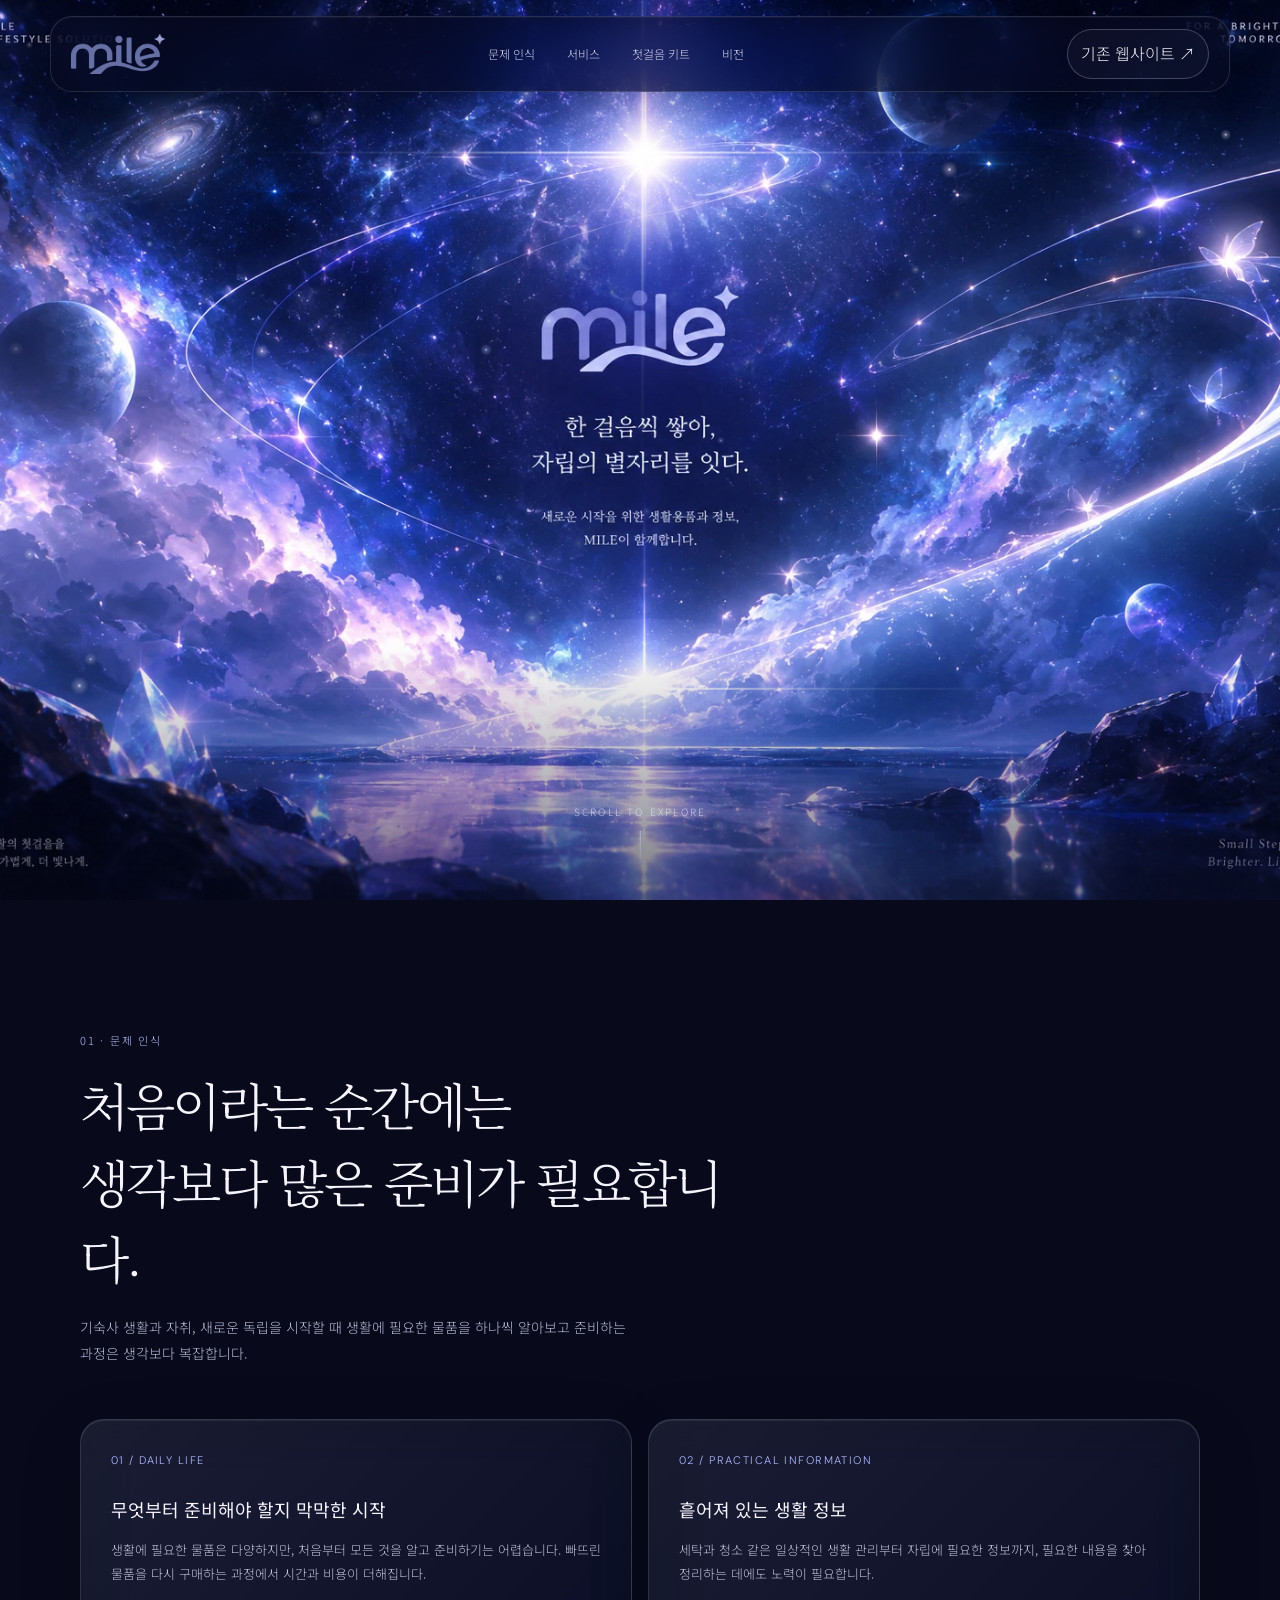
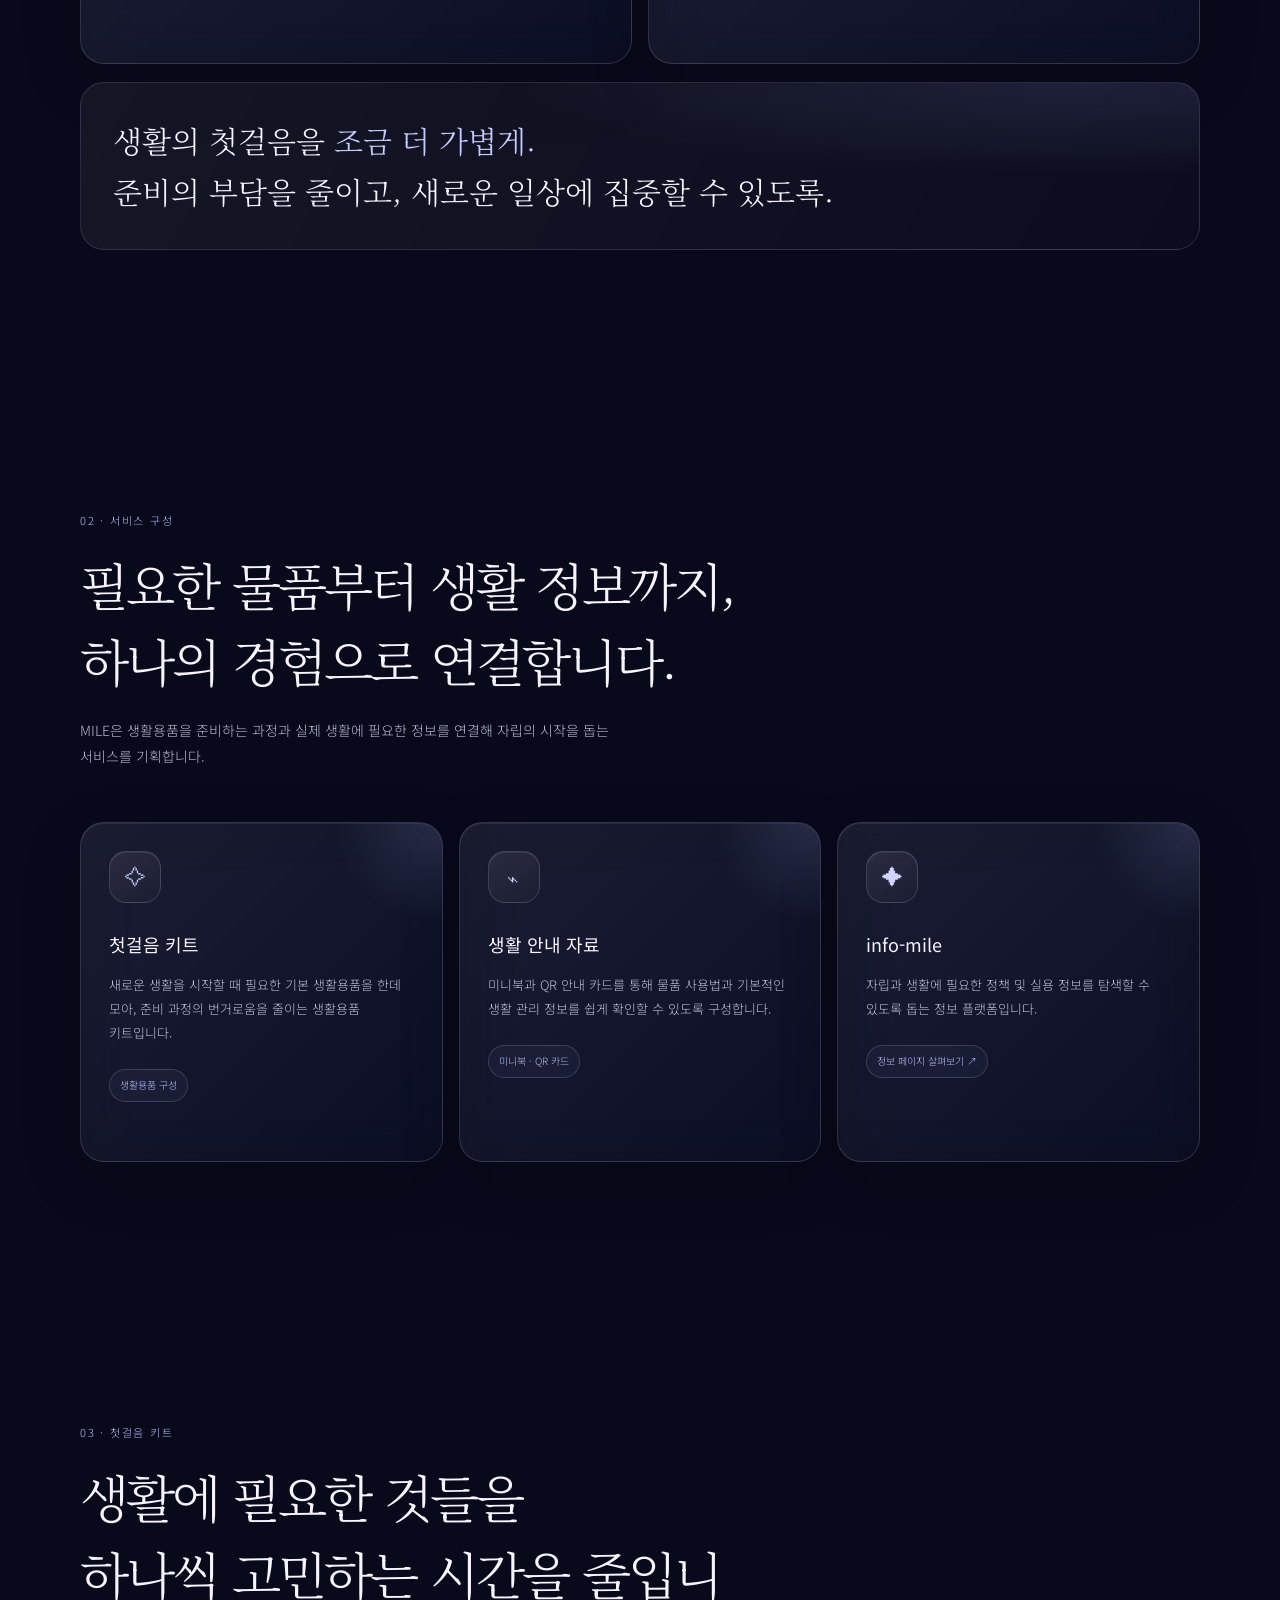
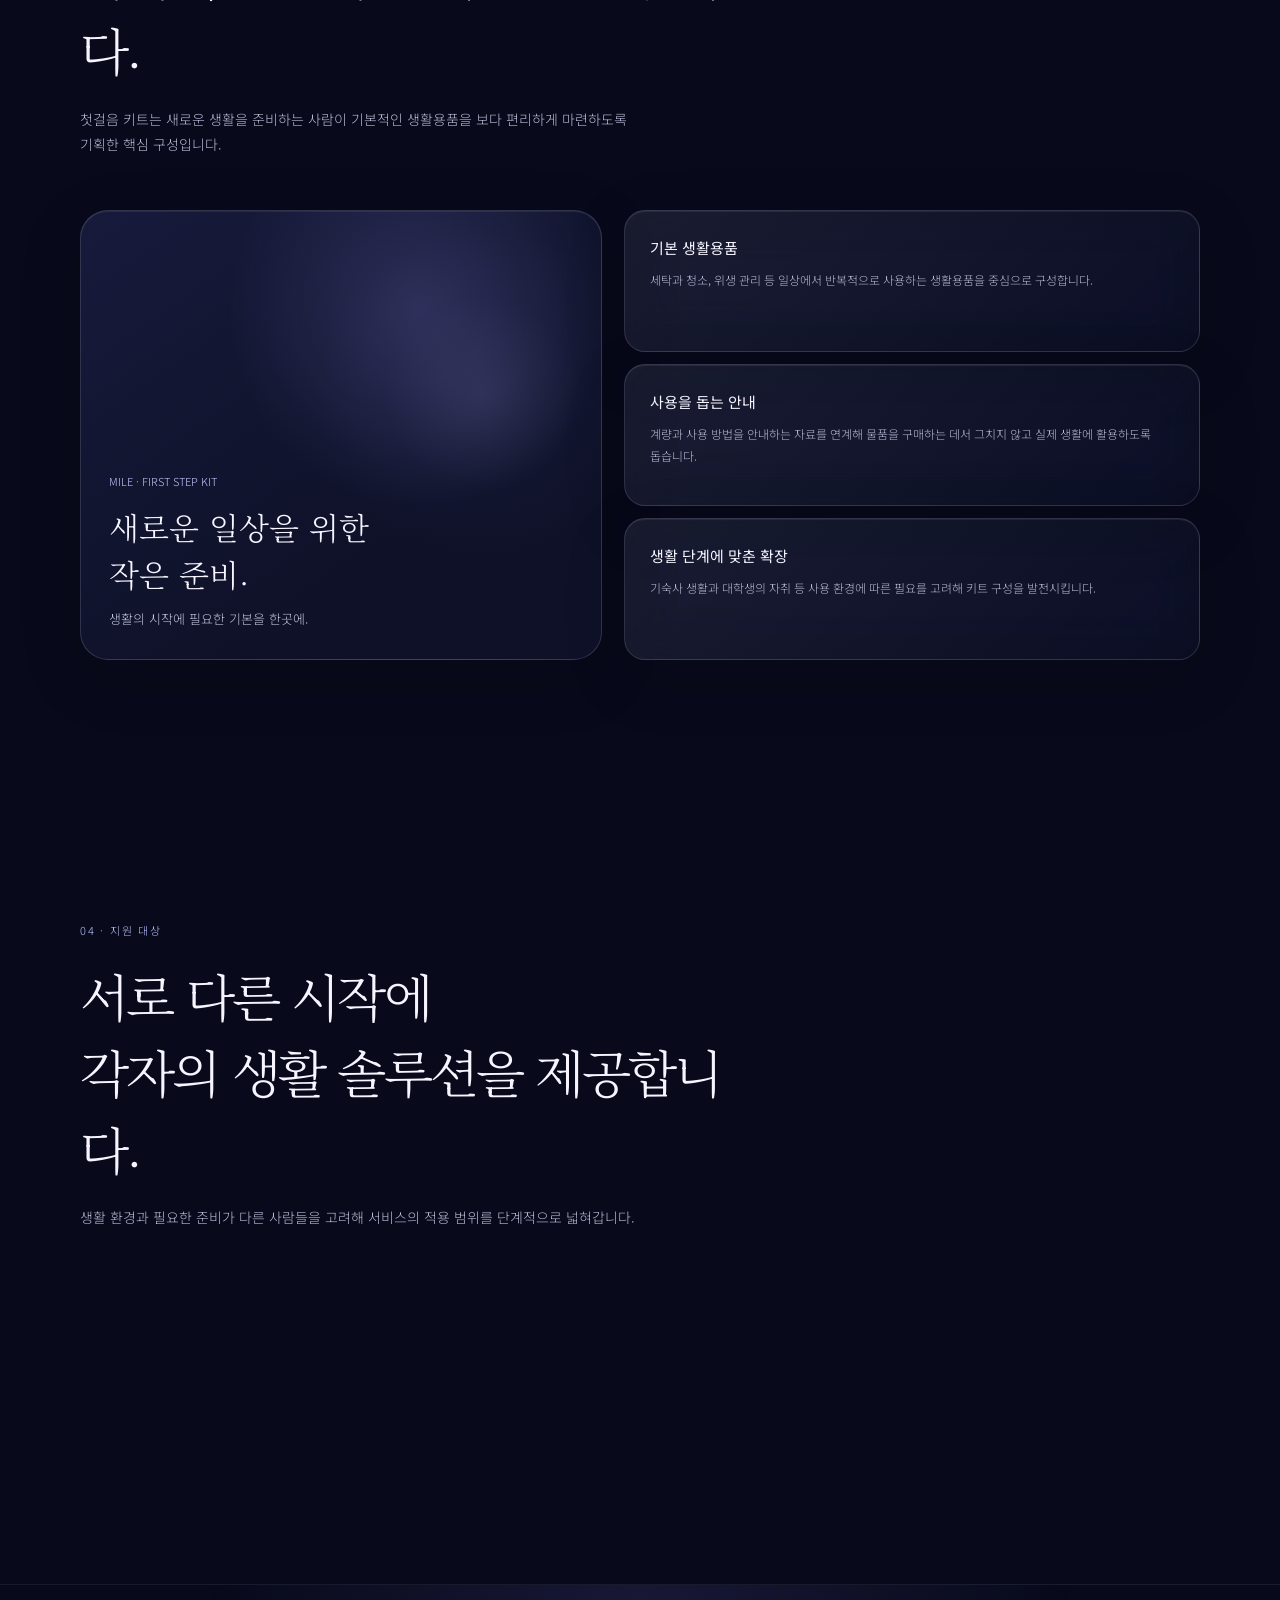
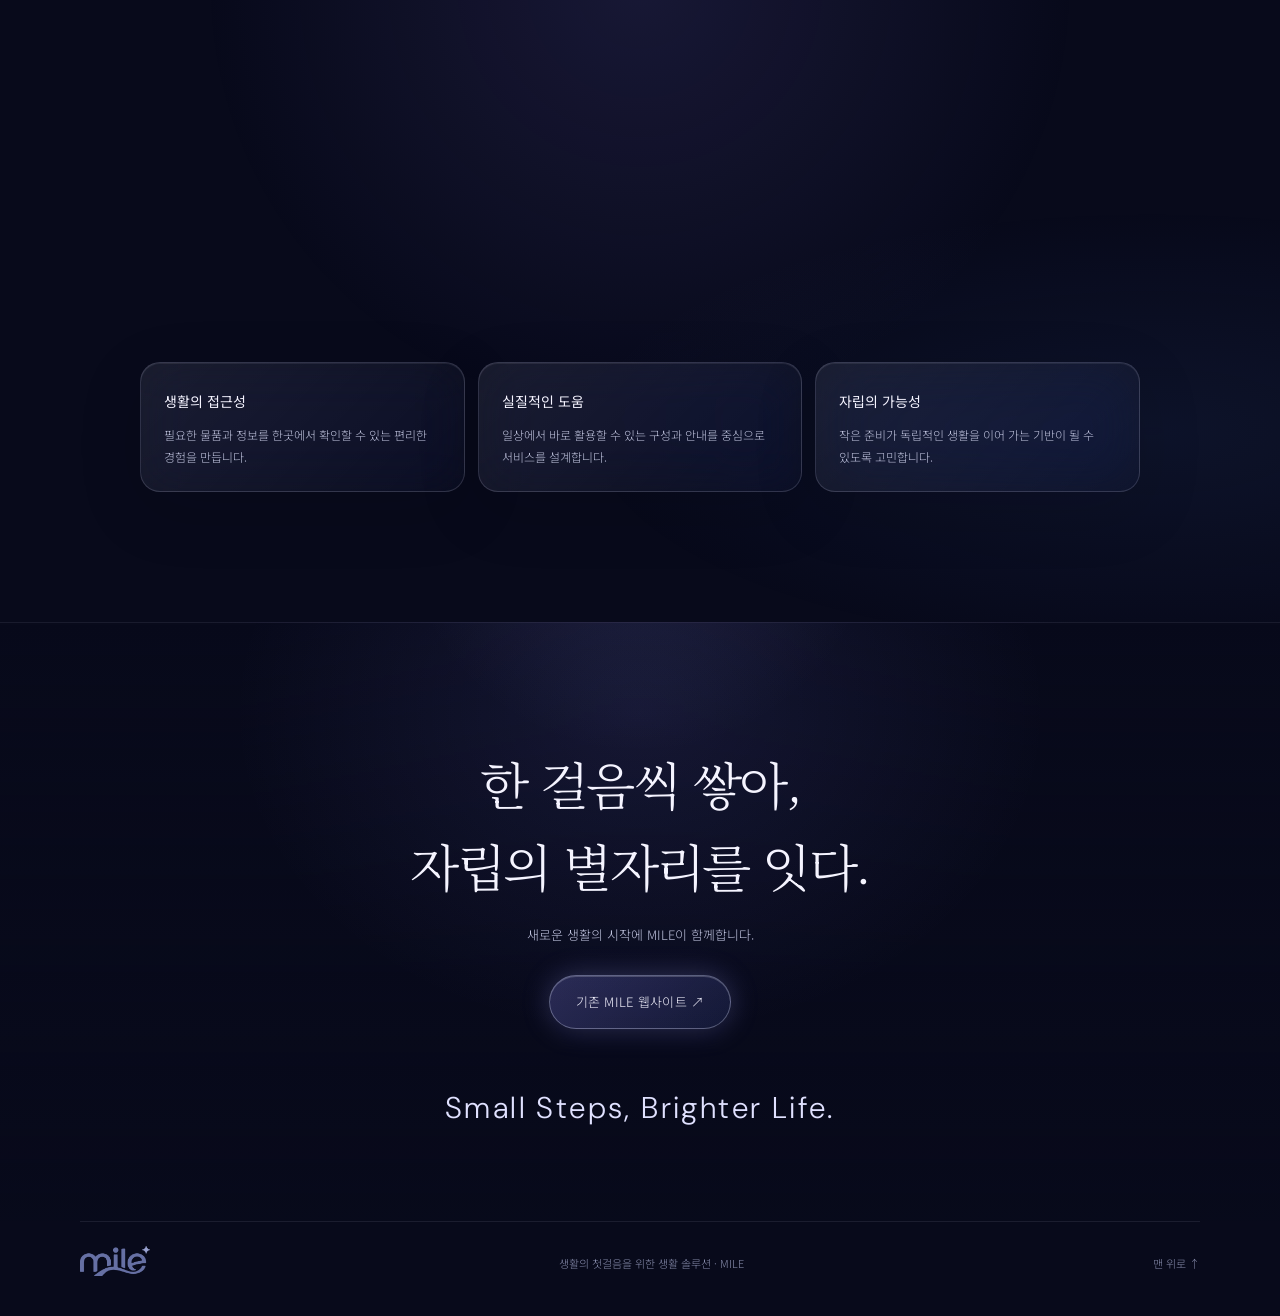
==== index.html @ 29b06fa5 "Use cosmos artwork as animated site background - Replace the hero background with the uploaded cosmo" ====
<!DOCTYPE html>
<html lang="ko">
<head>
<meta charset="UTF-8">
<meta name="viewport" content="width=device-width, initial-scale=1.0">
<meta name="theme-color" content="#080a1b">
<title>MILE — 한 걸음씩 쌓아, 자립의 별자리를 잇다</title>
<meta name="description" content="생활의 첫걸음을 가볍게. MILE은 자립에 필요한 생활용품과 실용적인 정보를 연결합니다.">

<link rel="preconnect" href="https://fonts.googleapis.com">
<link rel="preconnect" href="https://fonts.gstatic.com" crossorigin>
<link href="https://fonts.googleapis.com/css2?family=DM+Sans:wght@300;400;500;600&family=Noto+Sans+KR:wght@300;400;500;600;700&family=Noto+Serif+KR:wght@300;400;500&display=swap" rel="stylesheet">

<style>
:root {
  --bg: #080a1b;
  --panel: rgba(255,255,255,.065);
  --panel-border: rgba(220,225,255,.16);
  --white: #f5f4ff;
  --muted: #b7bbd5;
  --lavender: #c5c6ff;
  --blue: #9baeff;
  --serif: "Noto Serif KR", serif;
  --sans: "Noto Sans KR", sans-serif;
}

* { box-sizing: border-box; }
html { scroll-behavior: smooth; scroll-padding-top: 90px; }

body {
  margin: 0;
  background: var(--bg);
  color: var(--white);
  font-family: var(--sans);
  font-weight: 300;
  line-height: 1.85;
  overflow-x: hidden;
}

a { color: inherit; text-decoration: none; }
button, a { -webkit-tap-highlight-color: transparent; }
button { font: inherit; }
::selection { background: #aaaaff55; color: white; }

/* 사이트 전체 배경: 우주 이미지 (고정) */
.cosmos {
  position: fixed;
  inset: 0;
  z-index: -5;
  overflow: hidden;
  pointer-events: none;
  background: var(--bg);
  animation: cosmosIntro 2.4s cubic-bezier(.2,.7,.2,1) both;
}

.cosmos-parallax {
  position: absolute;
  inset: 0;
  transition: transform 1.2s cubic-bezier(.2,.7,.2,1);
  will-change: transform;
}

/* 이미지 비율(3:2)을 유지하며 화면을 덮는 프레임: 반짝임 효과가 그림 위치에 정확히 맞춰짐 */
.cosmos-frame {
  --fw: max(104vw, 156vh);
  --fh: max(104vh, 69.34vw);
  position: absolute;
  left: 50%;
  top: 50%;
  width: var(--fw);
  height: var(--fh);
  margin: calc(var(--fh) / -2) 0 0 calc(var(--fw) / -2);
  transform-origin: 50% 40%;
  animation: cosmosDrift 46s ease-in-out infinite alternate;
}

.cosmos-frame > img {
  display: block;
  width: 100%;
  height: 100%;
  object-fit: cover;
  user-select: none;
  animation: cosmosGlow 11s ease-in-out infinite alternate;
}

/* 별 반짝임 */
.glint {
  position: absolute;
  left: var(--x);
  top: var(--y);
  width: var(--s, 34px);
  aspect-ratio: 1;
  translate: -50% -50%;
  mix-blend-mode: screen;
  background:
    radial-gradient(circle, #fff 0 4%, #e3e6ffcc 8%, #a9b4ff40 22%, transparent 48%),
    linear-gradient(90deg, transparent 0%, #dfe4ff00 20%, #f4f5ffd9 50%, #dfe4ff00 80%, transparent 100%) center / 100% 2px no-repeat,
    linear-gradient(0deg, transparent 0%, #dfe4ff00 20%, #f4f5ffd9 50%, #dfe4ff00 80%, transparent 100%) center / 2px 100% no-repeat;
  opacity: 0;
  animation: twinkle var(--t, 4.5s) ease-in-out var(--d, 0s) infinite;
}

/* 중앙의 큰 별과 수평선의 빛 */
.flare {
  position: absolute;
  left: var(--x);
  top: var(--y);
  width: var(--s);
  aspect-ratio: 1;
  translate: -50% -50%;
  border-radius: 50%;
  mix-blend-mode: screen;
  background: radial-gradient(circle, #ffffffd0 0%, #dcd8ff80 6%, #a99cff38 20%, #7f78ff12 42%, transparent 66%);
  animation: flarePulse 6s ease-in-out infinite alternate;
}

.flare::before,
.flare::after {
  content: "";
  position: absolute;
  left: 50%;
  top: 50%;
  width: 260%;
  height: 2px;
  translate: -50% -50%;
  background: linear-gradient(90deg, transparent, #c9d2ff26 25%, #ffffffe6 50%, #c9d2ff26 75%, transparent);
  filter: blur(.6px);
  animation: flareStreak 6s ease-in-out infinite alternate;
}

.flare::after {
  rotate: 90deg;
  width: 200%;
  animation-delay: -3s;
}

.flare.horizon {
  border-radius: 50%;
  aspect-ratio: 2.6 / 1;
  animation-duration: 8s;
  animation-delay: -2s;
}

.flare.horizon::before { width: 210%; }
.flare.horizon::after { width: 110%; opacity: .6; }

/* 수면의 물결 반사광 */
.water {
  position: absolute;
  left: 22%;
  right: 22%;
  top: 80%;
  bottom: 0;
  mix-blend-mode: screen;
  opacity: .55;
  background: repeating-linear-gradient(180deg, transparent 0 7px, #c9cfff1c 7px 8px, transparent 8px 15px);
  background-size: 100% 30px;
  -webkit-mask-image: radial-gradient(ellipse 50% 85% at 50% 15%, #000 15%, transparent 72%);
  mask-image: radial-gradient(ellipse 50% 85% at 50% 15%, #000 15%, transparent 72%);
  animation: waterFlow 5s linear infinite;
}

.water::after {
  content: "";
  position: absolute;
  left: 50%;
  top: 0;
  bottom: 0;
  width: 9%;
  translate: -50% 0;
  background: linear-gradient(180deg, #ffffff70, #cbd2ff38 45%, transparent);
  filter: blur(6px);
  animation: reflectionShimmer 3.2s ease-in-out infinite alternate;
}

/* 별똥별 */
.meteor {
  position: absolute;
  left: var(--x);
  top: var(--y);
  width: 190px;
  height: 1.5px;
  rotate: -28deg;
  border-radius: 999px;
  background: linear-gradient(90deg, #ffffff, #cfd6ffa0 18%, transparent);
  box-shadow: 0 0 8px #e3e6ff;
  opacity: 0;
  transform-origin: left center;
  animation: meteor var(--t, 13s) cubic-bezier(.3,.1,.4,1) var(--d, 0s) infinite;
}

/* 빛 무리 (나비 / 행성 테두리) */
.halo {
  position: absolute;
  left: var(--x);
  top: var(--y);
  width: var(--s);
  aspect-ratio: 1;
  translate: -50% -50%;
  border-radius: 50%;
  mix-blend-mode: screen;
  background: radial-gradient(circle, #d7d2ff55, #9e9bff1c 45%, transparent 70%);
  animation: haloBreath var(--t, 7s) ease-in-out var(--d, 0s) infinite alternate;
}

#dust {
  position: absolute;
  inset: 0;
  width: 100%;
  height: 100%;
  mix-blend-mode: screen;
}

/* 스크롤하면 배경을 은은하게 어둡게 해 본문 가독성 확보 */
.cosmos-veil {
  position: absolute;
  inset: 0;
  opacity: var(--veil, 0);
  backdrop-filter: blur(7px);
  -webkit-backdrop-filter: blur(7px);
  background:
    radial-gradient(ellipse at 50% 40%, rgba(10,12,38,.62), rgba(6,8,24,.88) 75%),
    rgba(6,8,24,.3);
}

.sr-only {
  position: absolute;
  width: 1px;
  height: 1px;
  padding: 0;
  margin: -1px;
  overflow: hidden;
  clip: rect(0 0 0 0);
  white-space: nowrap;
  border: 0;
}

.noise {
  position: fixed;
  inset: 0;
  pointer-events: none;
  z-index: 20;
  opacity: .11;
  background-image: url("data:image/svg+xml,%3Csvg viewBox='0 0 180 180' xmlns='http://www.w3.org/2000/svg'%3E%3Cfilter id='n'%3E%3CfeTurbulence type='fractalNoise' baseFrequency='.85' numOctaves='3' stitchTiles='stitch'/%3E%3C/filter%3E%3Crect width='100%25' height='100%25' filter='url(%23n)' opacity='.16'/%3E%3C/svg%3E");
}

/* 상단 내비게이션 */
.nav {
  position: fixed;
  z-index: 100;
  top: 16px;
  left: 50%;
  transform: translateX(-50%);
  width: min(1180px, calc(100% - 36px));
  min-height: 68px;
  display: flex;
  align-items: center;
  justify-content: space-between;
  gap: 24px;
  padding: 12px 20px;
  border: 1px solid rgba(255,255,255,.13);
  border-radius: 22px;
  background: rgba(9,11,30,.62);
  backdrop-filter: blur(24px) saturate(150%);
  -webkit-backdrop-filter: blur(24px) saturate(150%);
  box-shadow: 0 12px 45px #02030d30, inset 0 1px 0 #ffffff0b;
}

.brand {
  display: flex;
  align-items: center;
  flex-shrink: 0;
}

.brand img {
  display: block;
  width: 94px;
  height: auto;
  object-fit: contain;
}

.nav-links {
  display: flex;
  align-items: center;
  gap: clamp(14px, 2.5vw, 32px);
  font-size: 12px;
  color: #d5d7ed;
}

.nav-links a { transition: color .3s ease; }
.nav-links a:hover { color: white; }

.nav-external {
  border: 1px solid #d9ddff42;
  padding: 9px 13px;
  border-radius: 999px;
  background: #ffffff08;
  white-space: nowrap;
  transition: background .3s, border-color .3s;
}

.nav-external:hover {
  background: #ffffff17;
  border-color: #d9ddff80;
}

/* 첫 화면 */
.hero {
  min-height: 100svh;
  position: relative;
  isolation: isolate;
  display: grid;
  place-items: center;
  padding: 140px 24px 100px;
  overflow: hidden;
  text-align: center;
  background: linear-gradient(180deg, transparent 72%, rgba(6,8,24,.55));
}

.scroll-cue {
  position: absolute;
  z-index: 5;
  bottom: 35px;
  left: 50%;
  translate: -50% 0;
  color: #dfe2ffcc;
  font-size: 10px;
  letter-spacing: .22em;
  text-shadow: 0 0 12px #a9b4ff;
  animation: heroArrive 1.6s 1.2s cubic-bezier(.2,.75,.25,1) both;
}

.scroll-cue::after {
  content: "";
  display: block;
  width: 1px;
  height: 34px;
  margin: 10px auto 0;
  background: linear-gradient(#cbd2ff9c, transparent);
  animation: scrollLine 2s ease-in-out infinite;
}
/* 공통 섹션 */
section { position: relative; }

.section {
  width: min(1120px, calc(100% - 48px));
  margin: 0 auto;
  padding: 130px 0;
}

.section-heading { max-width: 690px; margin-bottom: 52px; }

.section-label {
  color: #b9c1ff;
  font-size: 11px;
  letter-spacing: .16em;
  margin-bottom: 16px;
}

.section h2 {
  font-family: var(--serif);
  font-size: clamp(30px, 4.5vw, 51px);
  line-height: 1.5;
  letter-spacing: -.055em;
  font-weight: 300;
  margin: 0;
}

.section-heading p {
  margin: 19px 0 0;
  color: var(--muted);
  font-size: 14px;
  max-width: 570px;
  word-break: keep-all;
}

.glass {
  background: linear-gradient(135deg, #ffffff14, #ffffff05);
  border: 1px solid var(--panel-border);
  backdrop-filter: blur(26px) saturate(145%);
  -webkit-backdrop-filter: blur(26px) saturate(145%);
  box-shadow: inset 0 1px 0 #ffffff12, 0 18px 65px #02030e20;
}

.glass:hover {
  border-color: #d9ddff38;
  background: linear-gradient(135deg, #ffffff19, #ffffff08);
}

/* 카드 위로 빛이 스쳐 지나가는 효과 */
.problem-card, .audience-card, .kit-detail, .pillar { position: relative; overflow: hidden; }

.glass::after {
  content: "";
  position: absolute;
  inset: 0;
  border-radius: inherit;
  pointer-events: none;
  background: linear-gradient(115deg, transparent 35%, #ffffff14 48%, #e4e7ff26 50%, #ffffff14 52%, transparent 65%);
  background-size: 250% 100%;
  background-position: 130% 0;
  transition: background-position 1.1s cubic-bezier(.2,.7,.2,1);
}

.glass:hover::after { background-position: -30% 0; }

.button-primary {
  position: relative;
  display: inline-block;
  padding: 14px 26px;
  border-radius: 999px;
  border: 1px solid #dfe3ff55;
  background: linear-gradient(135deg, #8f8cff40, #6b84ff1f);
  box-shadow: 0 0 28px #9a9cff40, inset 0 1px 0 #ffffff30;
  font-size: 13px;
  letter-spacing: .02em;
  overflow: hidden;
  transition: box-shadow .4s, border-color .4s, transform .4s;
}

.button-primary:hover {
  transform: translateY(-2px);
  border-color: #eef0ffa0;
  box-shadow: 0 0 44px #a9abff70, inset 0 1px 0 #ffffff40;
}

.button-primary::after {
  content: "";
  position: absolute;
  inset: 0;
  background: linear-gradient(115deg, transparent 30%, #ffffff50 50%, transparent 70%);
  translate: -120% 0;
  animation: buttonShine 4.5s ease-in-out 1s infinite;
}

/* 문제 인식 */
.problem-grid {
  display: grid;
  grid-template-columns: 1fr 1fr;
  gap: 16px;
}

.problem-card {
  min-height: 245px;
  padding: 30px;
  border-radius: 24px;
  transition: transform .45s, border-color .45s, background .45s;
}

.problem-card:hover { transform: translateY(-5px); }

.card-index {
  color: #aeb7ff;
  font-family: "DM Sans", sans-serif;
  font-size: 11px;
  letter-spacing: .13em;
}

.problem-card h3,
.service-card h3,
.progress-card h3 {
  margin: 23px 0 12px;
  font-size: 18px;
  font-weight: 400;
}

.problem-card p,
.service-card p,
.progress-card p {
  margin: 0;
  color: #bfc2da;
  font-size: 13px;
  word-break: keep-all;
}

.statement {
  margin-top: 18px;
  padding: 32px;
  border-radius: 24px;
  background:
    radial-gradient(ellipse at 90% 0%, #a1aaff20, transparent 40%),
    linear-gradient(120deg, #ffffff0e, #ffffff04);
  border: 1px solid #d8dcff22;
  font-family: var(--serif);
  font-size: clamp(21px, 3vw, 30px);
  line-height: 1.7;
  word-break: keep-all;
}

.statement em { color: #c7caff; font-style: normal; }

/* 서비스 */
.services-grid {
  display: grid;
  grid-template-columns: repeat(3, 1fr);
  gap: 16px;
}

.service-card {
  position: relative;
  min-height: 340px;
  padding: 28px;
  border-radius: 24px;
  overflow: hidden;
  transition: transform .45s, border-color .45s;
}

.service-card:hover { transform: translateY(-7px); }

.service-card::before {
  content: "";
  position: absolute;
  width: 190px;
  height: 190px;
  right: -85px;
  top: -90px;
  background: radial-gradient(circle, #aab5ff23, transparent 70%);
  transition: transform .7s;
}

.service-card:hover::before { transform: scale(1.6); }

.service-icon {
  width: 52px;
  height: 52px;
  display: grid;
  place-items: center;
  border-radius: 17px;
  border: 1px solid #dbe0ff2a;
  background: linear-gradient(145deg, #ffffff15, #ffffff04);
  color: #d0d5ff;
  font-size: 21px;
  box-shadow: inset 0 1px 0 #ffffff12;
}

.service-card h3 { margin-top: 25px; }

.service-tag {
  display: inline-block;
  margin-top: 24px;
  color: #bfc5ff;
  font-size: 10px;
  border: 1px solid #c5cbff30;
  background: #aebaff0b;
  padding: 6px 10px;
  border-radius: 999px;
}

/* 첫걸음 키트 */
.kit-layout {
  display: grid;
  grid-template-columns: .95fr 1.05fr;
  gap: 22px;
  align-items: stretch;
}

.kit-visual {
  min-height: 450px;
  border-radius: 28px;
  padding: 28px;
  position: relative;
  overflow: hidden;
  display: flex;
  align-items: end;
  background:
    radial-gradient(ellipse at 65% 22%, #9e9aff30, transparent 40%),
    linear-gradient(145deg, #171a3b, #0e1127 70%);
}

.kit-visual::before {
  content: "";
  position: absolute;
  width: 340px;
  height: 340px;
  top: 3%;
  right: -10%;
  border-radius: 50%;
  background: radial-gradient(circle, #aaaaff24, #8585ff08 40%, transparent 70%);
  animation: orbPulse 8s ease-in-out infinite alternate;
}

.kit-visual-content { position: relative; z-index: 1; }

.kit-visual-content small { color: #c4c8ff; font-size: 11px; }

.kit-visual-content h3 {
  font-family: var(--serif);
  font-size: 31px;
  line-height: 1.5;
  font-weight: 300;
  margin: 10px 0;
}

.kit-visual-content p { color: #c4c7de; font-size: 13px; margin: 0; }

.kit-details {
  display: flex;
  flex-direction: column;
  gap: 12px;
}

.kit-detail {
  flex: 1;
  padding: 23px 25px;
  border-radius: 21px;
  transition: transform .4s;
}

.kit-detail:hover { transform: translateX(4px); }
.kit-detail h3 { margin: 0 0 7px; font-weight: 400; font-size: 15px; }
.kit-detail p { margin: 0; color: var(--muted); font-size: 12px; word-break: keep-all; }

/* 지원 대상 */
.audience-grid {
  display: grid;
  grid-template-columns: repeat(3, 1fr);
  gap: 15px;
}

.audience-card {
  padding: 25px;
  border-radius: 22px;
}

.audience-card .number {
  color: #b9c1ff;
  font-family: "DM Sans", sans-serif;
  font-size: 12px;
}

.audience-card h3 { font-weight: 400; font-size: 16px; margin: 15px 0 8px; }
.audience-card p { font-size: 12px; color: var(--muted); margin: 0; word-break: keep-all; }

/* 비전 */
.vision {
  overflow: hidden;
  border-top: 1px solid #d9ddff15;
  border-bottom: 1px solid #d9ddff15;
  background:
    radial-gradient(ellipse at 50% 0%, #665cb52c, transparent 48%),
    radial-gradient(ellipse at 90% 70%, #3f64b51a, transparent 35%);
}

.vision-inner {
  width: min(1000px, calc(100% - 48px));
  margin: 0 auto;
  padding: 130px 0;
  text-align: center;
}

.vision-inner h2 { max-width: 760px; margin: 0 auto; }

.vision-inner p {
  max-width: 620px;
  margin: 22px auto 0;
  color: #c1c5df;
  font-size: 14px;
  word-break: keep-all;
}

.vision-pillars {
  margin-top: 48px;
  display: grid;
  grid-template-columns: repeat(3, 1fr);
  gap: 13px;
  text-align: left;
}

.pillar { border-radius: 20px; padding: 23px; }
.pillar strong { font-size: 14px; font-weight: 400; }
.pillar p { font-size: 12px; margin: 8px 0 0; }

/* 마무리 */
.closing {
  position: relative;
  overflow: hidden;
  padding: 120px 24px 85px;
  text-align: center;
  background:
    radial-gradient(ellipse at 50% 15%, #8586ff1c, transparent 45%),
    linear-gradient(180deg, transparent, rgba(8,10,27,.7));
}

.closing::before {
  content: "";
  position: absolute;
  width: 500px;
  height: 500px;
  left: 50%;
  top: -360px;
  transform: translateX(-50%);
  border-radius: 50%;
  background: radial-gradient(circle, #a4aaff1a, transparent 68%);
}

.closing h2 {
  position: relative;
  font-family: var(--serif);
  font-size: clamp(28px, 4.8vw, 51px);
  font-weight: 300;
  line-height: 1.6;
  letter-spacing: -.05em;
  margin: 0;
}

.closing p { color: #c0c4df; font-size: 13px; margin: 17px 0 28px; }

.closing .english {
  display: block;
  margin-top: 42px;
  font-family: "DM Sans", sans-serif;
  font-size: clamp(20px, 3vw, 30px);
  letter-spacing: .08em;
  color: #e0e1ff;
}

footer {
  position: relative;
  display: flex;
  align-items: center;
  justify-content: space-between;
  gap: 20px;
  width: min(1120px, calc(100% - 48px));
  margin: 0 auto;
  padding: 24px 0 35px;
  border-top: 1px solid #d9ddff17;
  color: #898eae;
  font-size: 11px;
}

footer img { width: 70px; height: auto; }

/* 스크롤 등장 효과 */
.reveal {
  opacity: 0;
  transform: translateY(24px);
  transition: opacity .9s ease, transform .9s cubic-bezier(.2,.7,.2,1);
}

.reveal.visible { opacity: 1; transform: translateY(0); }
.delay-1 { transition-delay: .1s; }
.delay-2 { transition-delay: .2s; }
.delay-3 { transition-delay: .3s; }

/* 애니메이션 */
@keyframes cosmosIntro {
  from { opacity: 0; filter: brightness(1.8) blur(8px); }
  to { opacity: 1; filter: none; }
}

@keyframes cosmosDrift {
  from { transform: scale(1) translate3d(0, 0, 0); }
  to { transform: scale(1.06) translate3d(-.6%, -.4%, 0); }
}

@keyframes cosmosGlow {
  from { filter: saturate(1) brightness(1); }
  to { filter: saturate(1.12) brightness(1.08); }
}

@keyframes twinkle {
  0%, 100% { opacity: 0; transform: scale(.4) rotate(0deg); }
  45%, 55% { opacity: 1; transform: scale(1) rotate(45deg); }
}

@keyframes flarePulse {
  from { opacity: .55; transform: scale(.9); }
  to { opacity: 1; transform: scale(1.12); }
}

@keyframes flareStreak {
  from { opacity: .35; scale: .7 1; }
  to { opacity: .95; scale: 1.15 1; }
}

@keyframes waterFlow { to { background-position: 0 30px; } }

@keyframes reflectionShimmer {
  from { opacity: .35; scale: .8 1; }
  to { opacity: .85; scale: 1.25 1; }
}

@keyframes meteor {
  0%, 88% { opacity: 0; transform: translateX(0) scaleX(.2); }
  90% { opacity: 1; }
  100% { opacity: 0; transform: translateX(-38vw) scaleX(1); }
}

@keyframes haloBreath {
  from { opacity: .25; transform: scale(.85); }
  to { opacity: .9; transform: scale(1.1); }
}

@keyframes buttonShine {
  0%, 60% { translate: -120% 0; }
  100% { translate: 120% 0; }
}

@keyframes heroArrive {
  from { opacity: 0; transform: translateY(20px); }
  to { opacity: 1; transform: translateY(0); }
}

@keyframes scrollLine {
  0%, 100% { transform: scaleY(.65); transform-origin: top; opacity: .45; }
  50% { transform: scaleY(1); transform-origin: top; opacity: 1; }
}

@keyframes orbPulse {
  from { transform: scale(.94); opacity: .65; }
  to { transform: scale(1.06); opacity: 1; }
}

/* 태블릿 */
@media (max-width: 850px) {
  .nav { width: calc(100% - 24px); top: 10px; padding: 10px 13px; }
  .nav-links { gap: 13px; }
  .nav-links a:nth-child(2), .nav-links a:nth-child(3) { display: none; }
  .brand img { width: 78px; }
  .section { padding: 90px 0; }
  .services-grid { grid-template-columns: 1fr 1fr; }
  .service-card:last-child { grid-column: 1 / -1; min-height: 260px; }
  .kit-layout { grid-template-columns: 1fr; }
  .kit-visual { min-height: 300px; }
}

/* 모바일 */
@media (max-width: 580px) {
  .nav { border-radius: 18px; }
  .nav-links { font-size: 11px; gap: 10px; }
  .nav-external { padding: 8px 10px; font-size: 10px; }
  .hero { padding: 125px 22px 90px; }
  .hero h1 { font-size: clamp(39px, 11vw, 60px); }
  .hero-description { font-size: 13px; }
  .section { width: calc(100% - 36px); padding: 78px 0; }
  .section-heading { margin-bottom: 32px; }
  .problem-grid, .services-grid, .audience-grid, .vision-pillars { grid-template-columns: 1fr; }
  .problem-card { min-height: auto; padding: 25px; }
  .service-card, .service-card:last-child { grid-column: auto; min-height: auto; padding: 25px; }
  .statement { padding: 24px; }
  .vision-inner { width: calc(100% - 36px); padding: 85px 0; }
  .closing { padding: 90px 20px 65px; }
  footer { width: calc(100% - 36px); flex-wrap: wrap; }
  .meteor { width: 120px; }
}

@media (prefers-reduced-motion: reduce) {
  *, *::before, *::after {
    animation-duration: .01ms !important;
    animation-iteration-count: 1 !important;
    scroll-behavior: auto !important;
    transition-duration: .01ms !important;
  }
  .reveal { opacity: 1; transform: none; }
}
</style>
</head>

<body>
<div class="cosmos" aria-hidden="true">
  <div class="cosmos-parallax">
    <div class="cosmos-frame">
      <img src="assets/mile-cosmos.webp" alt="" fetchpriority="high" decoding="async">

      <div class="flare" style="--x:50.2%;--y:18.2%;--s:22%"></div>
      <div class="flare horizon" style="--x:50.3%;--y:75.5%;--s:26%"></div>
      <div class="water"></div>

      <span class="glint" style="--x:67%;--y:48.3%;--s:3.6%;--d:-.4s;--t:4.2s"></span>
      <span class="glint" style="--x:60.8%;--y:63.5%;--s:3%;--d:-2.1s;--t:5.1s"></span>
      <span class="glint" style="--x:87%;--y:23.6%;--s:3.2%;--d:-1.3s;--t:3.8s"></span>
      <span class="glint" style="--x:26.3%;--y:48%;--s:2.6%;--d:-3s;--t:4.8s"></span>
      <span class="glint" style="--x:32%;--y:20.5%;--s:2.4%;--d:-.9s;--t:5.6s"></span>
      <span class="glint" style="--x:59%;--y:21%;--s:2.6%;--d:-2.6s;--t:4.4s"></span>
      <span class="glint" style="--x:17.3%;--y:70.5%;--s:2.4%;--d:-1.7s;--t:5.3s"></span>
      <span class="glint" style="--x:76%;--y:84%;--s:2.2%;--d:-3.4s;--t:4.6s"></span>
      <span class="glint" style="--x:41%;--y:12%;--s:1.8%;--d:-.2s;--t:3.6s"></span>
      <span class="glint" style="--x:79%;--y:37%;--s:2%;--d:-2.4s;--t:4.9s"></span>

      <span class="halo" style="--x:92.5%;--y:28.5%;--s:7%;--t:5s"></span>
      <span class="halo" style="--x:91%;--y:43.5%;--s:5%;--t:6s;--d:-2s"></span>
      <span class="halo" style="--x:16.5%;--y:17.5%;--s:9%;--t:8s;--d:-3s"></span>

      <span class="meteor" style="--x:84%;--y:6%;--d:2s;--t:14s"></span>
      <span class="meteor" style="--x:44%;--y:4%;--d:9s;--t:17s"></span>
    </div>
  </div>
  <div class="cosmos-veil"></div>
  <canvas id="dust"></canvas>
</div>
<div class="noise" aria-hidden="true"></div>

<header class="nav">
  <a class="brand" href="#home" aria-label="MILE 첫 화면">
    <img src="assets/mile-logo.png" alt="MILE 로고"
         onerror="this.style.display='none';this.nextElementSibling.style.display='block'">
    <span style="display:none;font-family:'DM Sans',sans-serif;font-size:27px;letter-spacing:-2px;color:#e6e5ff">mile✦</span>
  </a>

  <nav class="nav-links" aria-label="주요 메뉴">
    <a href="#story">문제 인식</a>
    <a href="#solution">서비스</a>
    <a href="#kit">첫걸음 키트</a>
    <a href="#vision">비전</a>
  </nav>

  <a class="nav-external" href="https://oksusususu.github.io/milehomepage03/" target="_blank" rel="noopener noreferrer">기존 웹사이트 ↗</a>
</header>

<main>
  <!-- 첫 화면 -->
  <section class="hero" id="home">
    <!-- 로고와 문구는 배경 이미지에 담겨 있어 화면 낭독기용으로만 제공 -->
    <h1 class="sr-only">MILE — 한 걸음씩 쌓아, 자립의 별자리를 잇다. 새로운 시작을 위한 생활용품과 정보, MILE이 함께합니다.</h1>

    <div class="scroll-cue">SCROLL TO EXPLORE</div>
  </section>

  <!-- 01. 문제 인식 -->
  <section id="story">
    <div class="section">
      <div class="section-heading reveal">
        <div class="section-label">01 · 문제 인식</div>
        <h2>처음이라는 순간에는<br>생각보다 많은 준비가 필요합니다.</h2>
        <p>기숙사 생활과 자취, 새로운 독립을 시작할 때 생활에 필요한 물품을 하나씩 알아보고 준비하는 과정은 생각보다 복잡합니다.</p>
      </div>

      <div class="problem-grid">
        <article class="problem-card glass reveal delay-1">
          <div class="card-index">01 / DAILY LIFE</div>
          <h3>무엇부터 준비해야 할지 막막한 시작</h3>
          <p>생활에 필요한 물품은 다양하지만, 처음부터 모든 것을 알고 준비하기는 어렵습니다. 빠뜨린 물품을 다시 구매하는 과정에서 시간과 비용이 더해집니다.</p>
        </article>

        <article class="problem-card glass reveal delay-2">
          <div class="card-index">02 / PRACTICAL INFORMATION</div>
          <h3>흩어져 있는 생활 정보</h3>
          <p>세탁과 청소 같은 일상적인 생활 관리부터 자립에 필요한 정보까지, 필요한 내용을 찾아 정리하는 데에도 노력이 필요합니다.</p>
        </article>
      </div>

      <div class="statement reveal">
        생활의 첫걸음을 <em>조금 더 가볍게.</em><br>
        준비의 부담을 줄이고, 새로운 일상에 집중할 수 있도록.
      </div>
    </div>
  </section>

  <!-- 02. 서비스 -->
  <section id="solution">
    <div class="section">
      <div class="section-heading reveal">
        <div class="section-label">02 · 서비스 구성</div>
        <h2>필요한 물품부터 생활 정보까지,<br>하나의 경험으로 연결합니다.</h2>
        <p>MILE은 생활용품을 준비하는 과정과 실제 생활에 필요한 정보를 연결해 자립의 시작을 돕는 서비스를 기획합니다.</p>
      </div>

      <div class="services-grid">
        <article class="service-card glass reveal delay-1">
          <div class="service-icon">✧</div>
          <h3>첫걸음 키트</h3>
          <p>새로운 생활을 시작할 때 필요한 기본 생활용품을 한데 모아, 준비 과정의 번거로움을 줄이는 생활용품 키트입니다.</p>
          <span class="service-tag">생활용품 구성</span>
        </article>

        <article class="service-card glass reveal delay-2">
          <div class="service-icon">⌁</div>
          <h3>생활 안내 자료</h3>
          <p>미니북과 QR 안내 카드를 통해 물품 사용법과 기본적인 생활 관리 정보를 쉽게 확인할 수 있도록 구성합니다.</p>
          <span class="service-tag">미니북 · QR 카드</span>
        </article>

        <article class="service-card glass reveal delay-3">
          <div class="service-icon">✦</div>
          <h3>info-mile</h3>
          <p>자립과 생활에 필요한 정책 및 실용 정보를 탐색할 수 있도록 돕는 정보 플랫폼입니다.</p>
          <a class="service-tag" href="https://oksusususu.github.io/milehomepage03/" target="_blank" rel="noopener noreferrer">정보 페이지 살펴보기 ↗</a>
        </article>
      </div>
    </div>
  </section>

  <!-- 03. 첫걸음 키트 -->
  <section id="kit">
    <div class="section">
      <div class="section-heading reveal">
        <div class="section-label">03 · 첫걸음 키트</div>
        <h2>생활에 필요한 것들을<br>하나씩 고민하는 시간을 줄입니다.</h2>
        <p>첫걸음 키트는 새로운 생활을 준비하는 사람이 기본적인 생활용품을 보다 편리하게 마련하도록 기획한 핵심 구성입니다.</p>
      </div>

      <div class="kit-layout">
        <div class="kit-visual glass reveal">
          <div class="kit-visual-content">
            <small>MILE · FIRST STEP KIT</small>
            <h3>새로운 일상을 위한<br>작은 준비.</h3>
            <p>생활의 시작에 필요한 기본을 한곳에.</p>
          </div>
        </div>

        <div class="kit-details">
          <article class="kit-detail glass reveal delay-1">
            <h3>기본 생활용품</h3>
            <p>세탁과 청소, 위생 관리 등 일상에서 반복적으로 사용하는 생활용품을 중심으로 구성합니다.</p>
          </article>

          <article class="kit-detail glass reveal delay-2">
            <h3>사용을 돕는 안내</h3>
            <p>계량과 사용 방법을 안내하는 자료를 연계해 물품을 구매하는 데서 그치지 않고 실제 생활에 활용하도록 돕습니다.</p>
          </article>

          <article class="kit-detail glass reveal delay-3">
            <h3>생활 단계에 맞춘 확장</h3>
            <p>기숙사 생활과 대학생의 자취 등 사용 환경에 따른 필요를 고려해 키트 구성을 발전시킵니다.</p>
          </article>
        </div>
      </div>
    </div>
  </section>

  <!-- 04. 지원 대상 -->
  <section id="audience">
    <div class="section">
      <div class="section-heading reveal">
        <div class="section-label">04 · 지원 대상</div>
        <h2>서로 다른 시작에<br>각자의 생활 솔루션을 제공합니다.</h2>
        <p>생활 환경과 필요한 준비가 다른 사람들을 고려해 서비스의 적용 범위를 단계적으로 넓혀갑니다.</p>
      </div>

      <div class="audience-grid">
        <article class="audience-card glass reveal delay-1">
          <div class="number">01 / DORMITORY</div>
          <h3>기숙사 생활을 시작하는 학생</h3>
          <p>제한된 공간에서 생활에 필요한 물품을 효율적으로 준비할 수 있도록 돕습니다.</p>
        </article>

        <article class="audience-card glass reveal delay-2">
          <div class="number">02 / FIRST HOME</div>
          <h3>자취를 시작하는 대학생</h3>
          <p>처음 마련하는 생활용품과 일상 관리 정보를 함께 제공해 독립 생활의 부담을 줄입니다.</p>
        </article>

        <article class="audience-card glass reveal delay-3">
          <div class="number">03 / INDEPENDENCE</div>
          <h3>자립을 준비하는 청년</h3>
          <p>생활의 기본을 마련하고 필요한 정보를 찾는 과정에서 실질적인 도움을 제공하는 방향으로 발전합니다.</p>
        </article>
      </div>
    </div>
  </section>

  <!-- 05. 비전 -->
  <section class="vision" id="vision">
    <div class="vision-inner">
      <div class="section-label reveal">05 · 브랜드 비전</div>
      <h2 class="reveal">작은 준비가 모여<br>스스로 살아가는 힘이 되도록.</h2>

      <p class="reveal">
        MILE은 생활용품과 정보의 연결을 통해 새로운 시작의 부담을 덜고,
        누구나 자신의 일상을 차근차근 만들어 갈 수 있는 환경을 지향합니다.
      </p>

      <div class="vision-pillars">
        <article class="pillar glass reveal delay-1">
          <strong>생활의 접근성</strong>
          <p>필요한 물품과 정보를 한곳에서 확인할 수 있는 편리한 경험을 만듭니다.</p>
        </article>

        <article class="pillar glass reveal delay-2">
          <strong>실질적인 도움</strong>
          <p>일상에서 바로 활용할 수 있는 구성과 안내를 중심으로 서비스를 설계합니다.</p>
        </article>

        <article class="pillar glass reveal delay-3">
          <strong>자립의 가능성</strong>
          <p>작은 준비가 독립적인 생활을 이어 가는 기반이 될 수 있도록 고민합니다.</p>
        </article>
      </div>
    </div>
  </section>

  <!-- 마무리 -->
  <section class="closing">
    <h2 class="reveal">한 걸음씩 쌓아,<br>자립의 별자리를 잇다.</h2>
    <p class="reveal">새로운 생활의 시작에 MILE이 함께합니다.</p>

    <a class="button button-primary reveal"
       href="https://oksusususu.github.io/milehomepage03/"
       target="_blank"
       rel="noopener noreferrer">기존 MILE 웹사이트 ↗</a>

    <span class="english reveal">Small Steps, Brighter Life.</span>
  </section>
</main>

<footer>
  <a href="#home" aria-label="맨 위로">
    <img src="assets/mile-logo.png" alt="MILE"
         onerror="this.style.display='none'">
  </a>

  <span>생활의 첫걸음을 위한 생활 솔루션 · MILE</span>
  <a href="#home">맨 위로 ↑</a>
</footer>

<script>
(() => {
  const elements = document.querySelectorAll(".reveal");

  if ("IntersectionObserver" in window) {
    const observer = new IntersectionObserver((entries) => {
      entries.forEach(entry => {
        if (entry.isIntersecting) {
          entry.target.classList.add("visible");
          observer.unobserve(entry.target);
        }
      });
    }, { threshold: 0.12 });

    elements.forEach(element => observer.observe(element));
  } else {
    elements.forEach(element => element.classList.add("visible"));
  }

  // 움직임 감소 설정 및 터치 기기에서는 시차 효과를 끔
  const reducedMotion = window.matchMedia(
    "(prefers-reduced-motion: reduce)"
  ).matches;

  const touchDevice = window.matchMedia(
    "(pointer: coarse)"
  ).matches;

  const root = document.documentElement;
  const parallax = document.querySelector(".cosmos-parallax");
  let pointerX = 0, pointerY = 0, scrollY = window.scrollY;

  const applyParallax = () => {
    if (reducedMotion) return;
    const lift = Math.min(scrollY / window.innerHeight, 1.5) * -2.2;
    parallax.style.transform =
      `translate3d(${pointerX * -14}px, calc(${pointerY * -10}px + ${lift}vh), 0)`;
  };

  // 첫 화면을 지나면 배경을 어둡게 해 본문을 읽기 쉽게
  const onScroll = () => {
    scrollY = window.scrollY;
    const veil = Math.min(Math.max((scrollY / window.innerHeight - .15) / .7, 0), 1) * .9;
    root.style.setProperty("--veil", veil.toFixed(3));
    applyParallax();
  };

  window.addEventListener("scroll", onScroll, { passive: true });
  onScroll();

  if (!reducedMotion && !touchDevice) {
    window.addEventListener("pointermove", (event) => {
      pointerX = event.clientX / window.innerWidth - 0.5;
      pointerY = event.clientY / window.innerHeight - 0.5;
      applyParallax();
    }, { passive: true });
  }

  // 천천히 떠오르는 별가루
  const canvas = document.getElementById("dust");
  if (canvas && !reducedMotion) {
    const ctx = canvas.getContext("2d");
    const colors = ["255,255,255", "214,212,255", "180,196,255", "236,222,255"];
    let width, height, particles = [];

    const spawn = (anywhere) => ({
      x: Math.random() * width,
      y: anywhere ? Math.random() * height : height + 10,
      r: Math.random() * 1.3 + .3,
      vy: Math.random() * .22 + .05,
      vx: (Math.random() - .5) * .12,
      phase: Math.random() * Math.PI * 2,
      speed: Math.random() * .025 + .008,
      color: colors[Math.floor(Math.random() * colors.length)]
    });

    const resize = () => {
      const ratio = Math.min(window.devicePixelRatio || 1, 2);
      width = window.innerWidth;
      height = window.innerHeight;
      canvas.width = width * ratio;
      canvas.height = height * ratio;
      ctx.setTransform(ratio, 0, 0, ratio, 0, 0);
      const count = Math.round(Math.min(90, width * height / 16000));
      particles = Array.from({ length: count }, () => spawn(true));
    };

    const draw = () => {
      ctx.clearRect(0, 0, width, height);
      for (const p of particles) {
        p.y -= p.vy;
        p.x += p.vx;
        p.phase += p.speed;
        if (p.y < -10) Object.assign(p, spawn(false));

        const alpha = (Math.sin(p.phase) + 1) / 2 * .85 + .1;
        const glow = ctx.createRadialGradient(p.x, p.y, 0, p.x, p.y, p.r * 6);
        glow.addColorStop(0, `rgba(${p.color},${alpha})`);
        glow.addColorStop(.25, `rgba(${p.color},${alpha * .35})`);
        glow.addColorStop(1, `rgba(${p.color},0)`);
        ctx.fillStyle = glow;
        ctx.fillRect(p.x - p.r * 6, p.y - p.r * 6, p.r * 12, p.r * 12);
      }
      requestAnimationFrame(draw);
    };

    resize();
    window.addEventListener("resize", resize);
    requestAnimationFrame(draw);
  }
})();
</script>

</body>
</html>
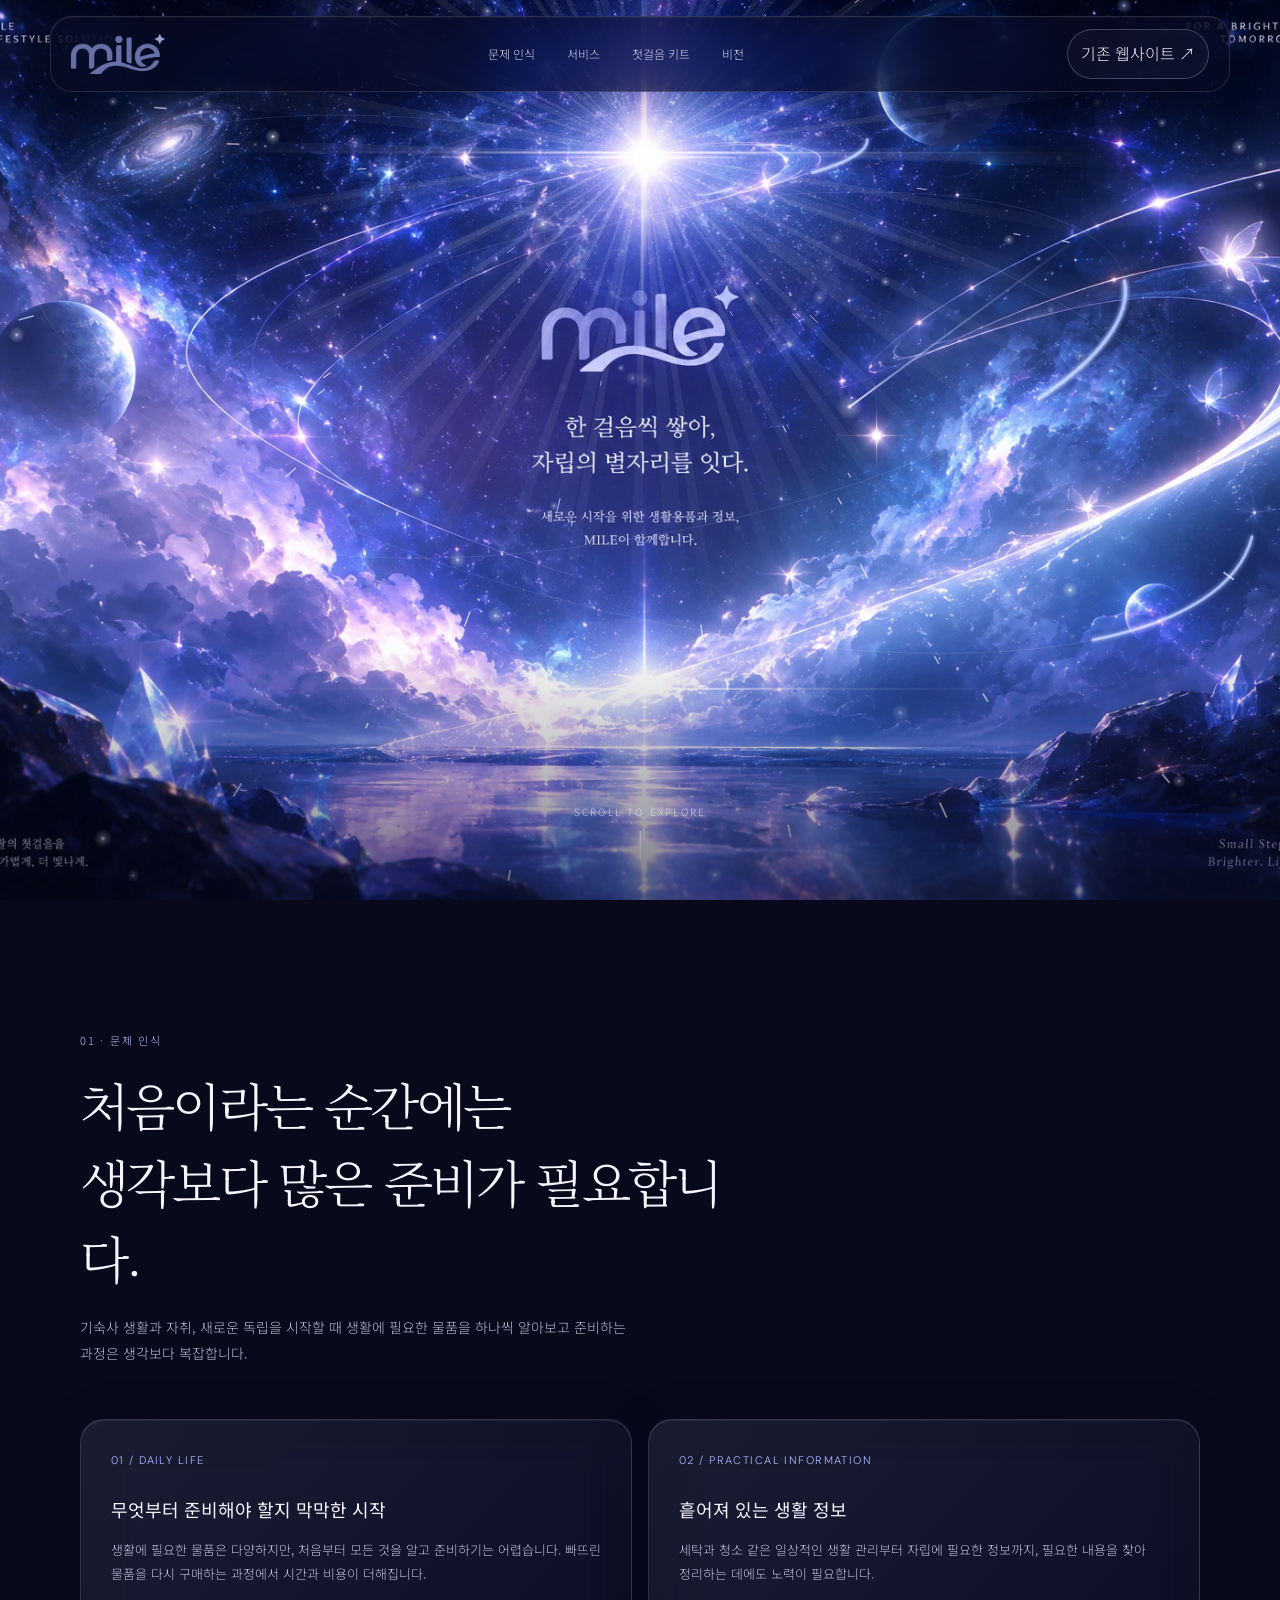
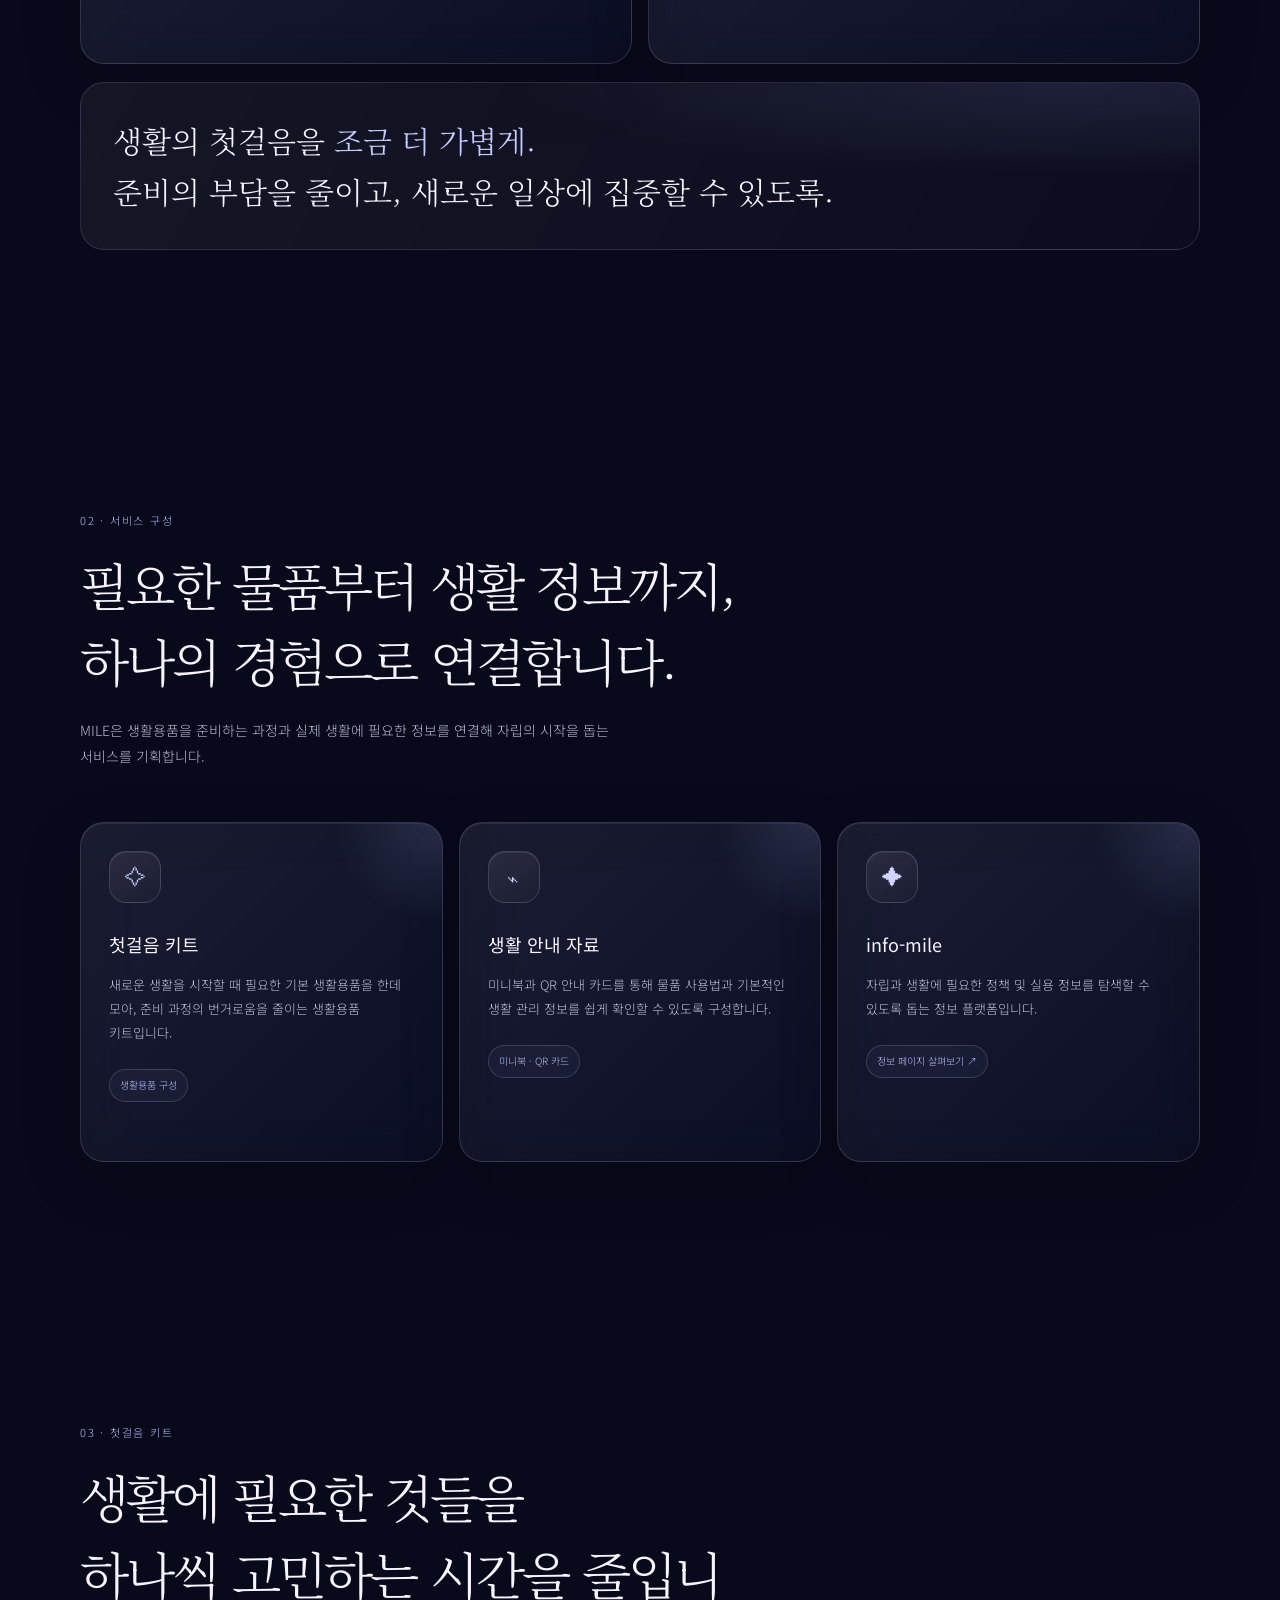
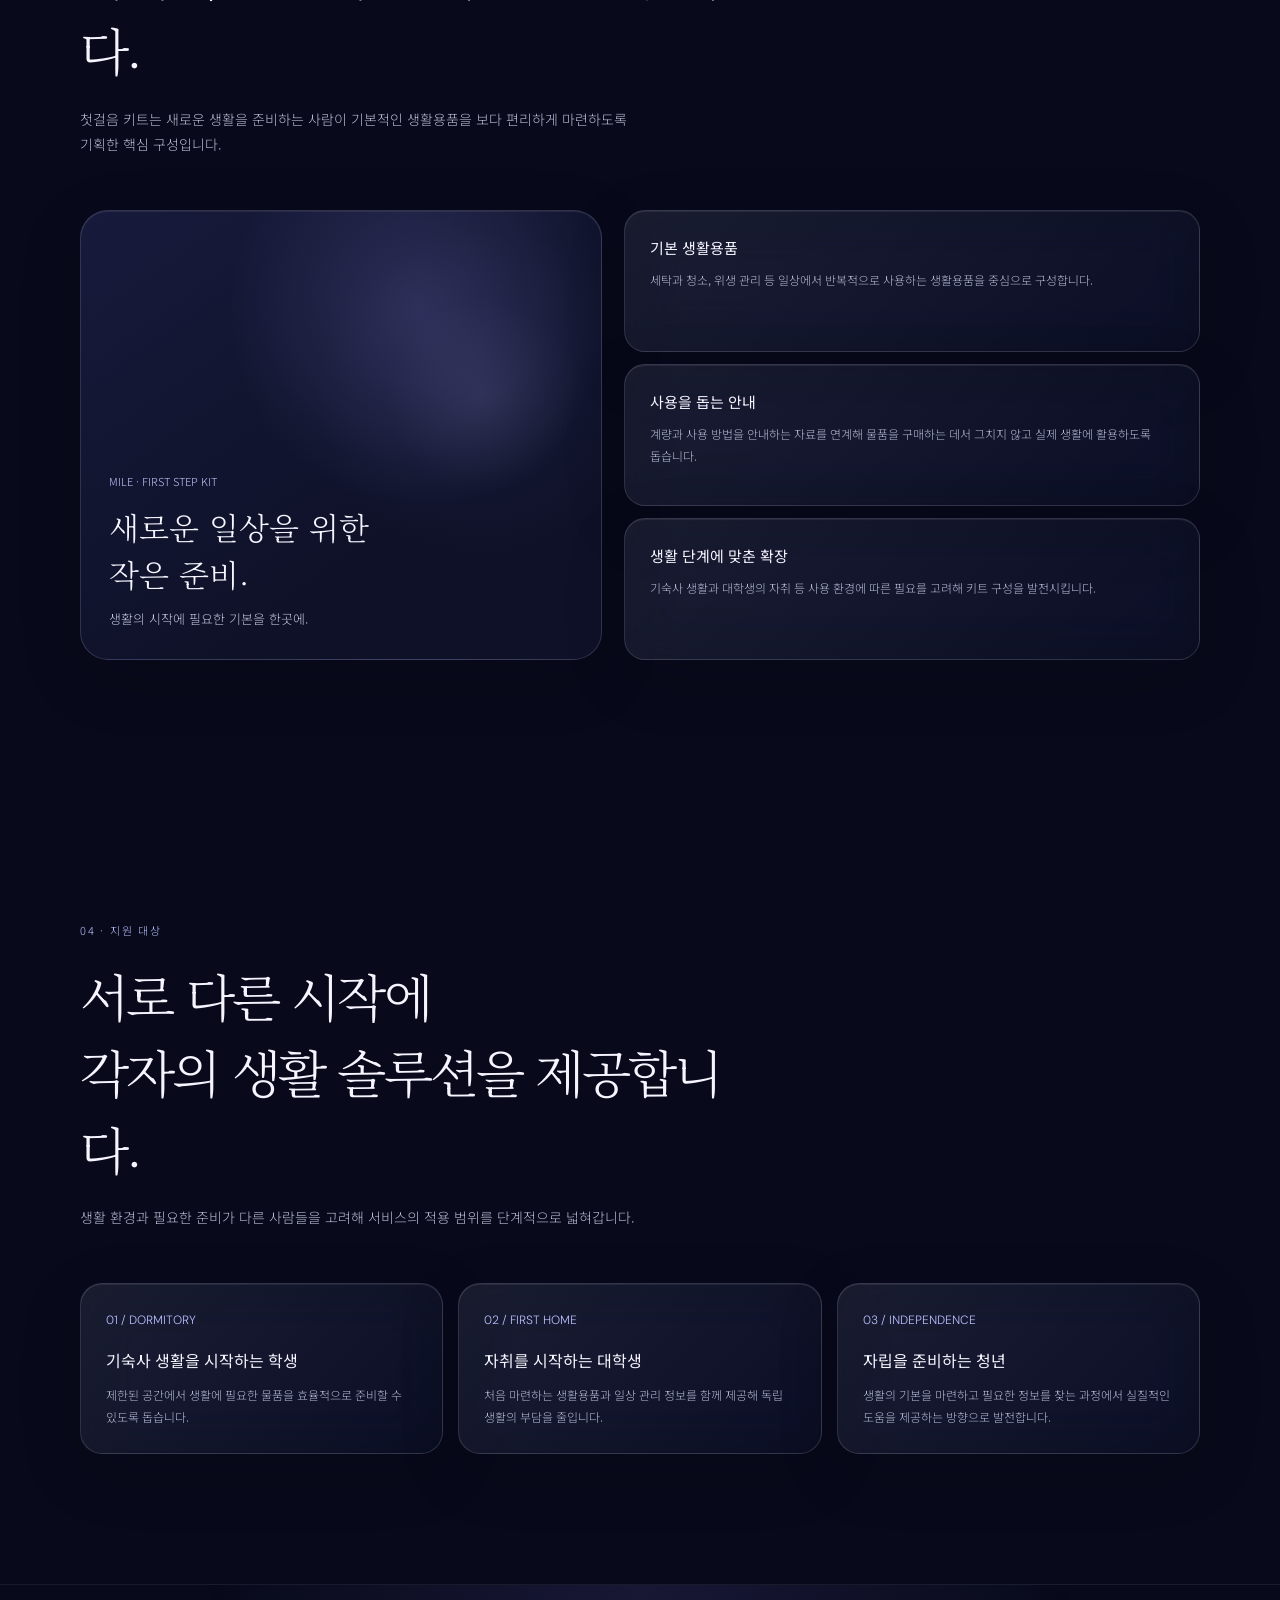
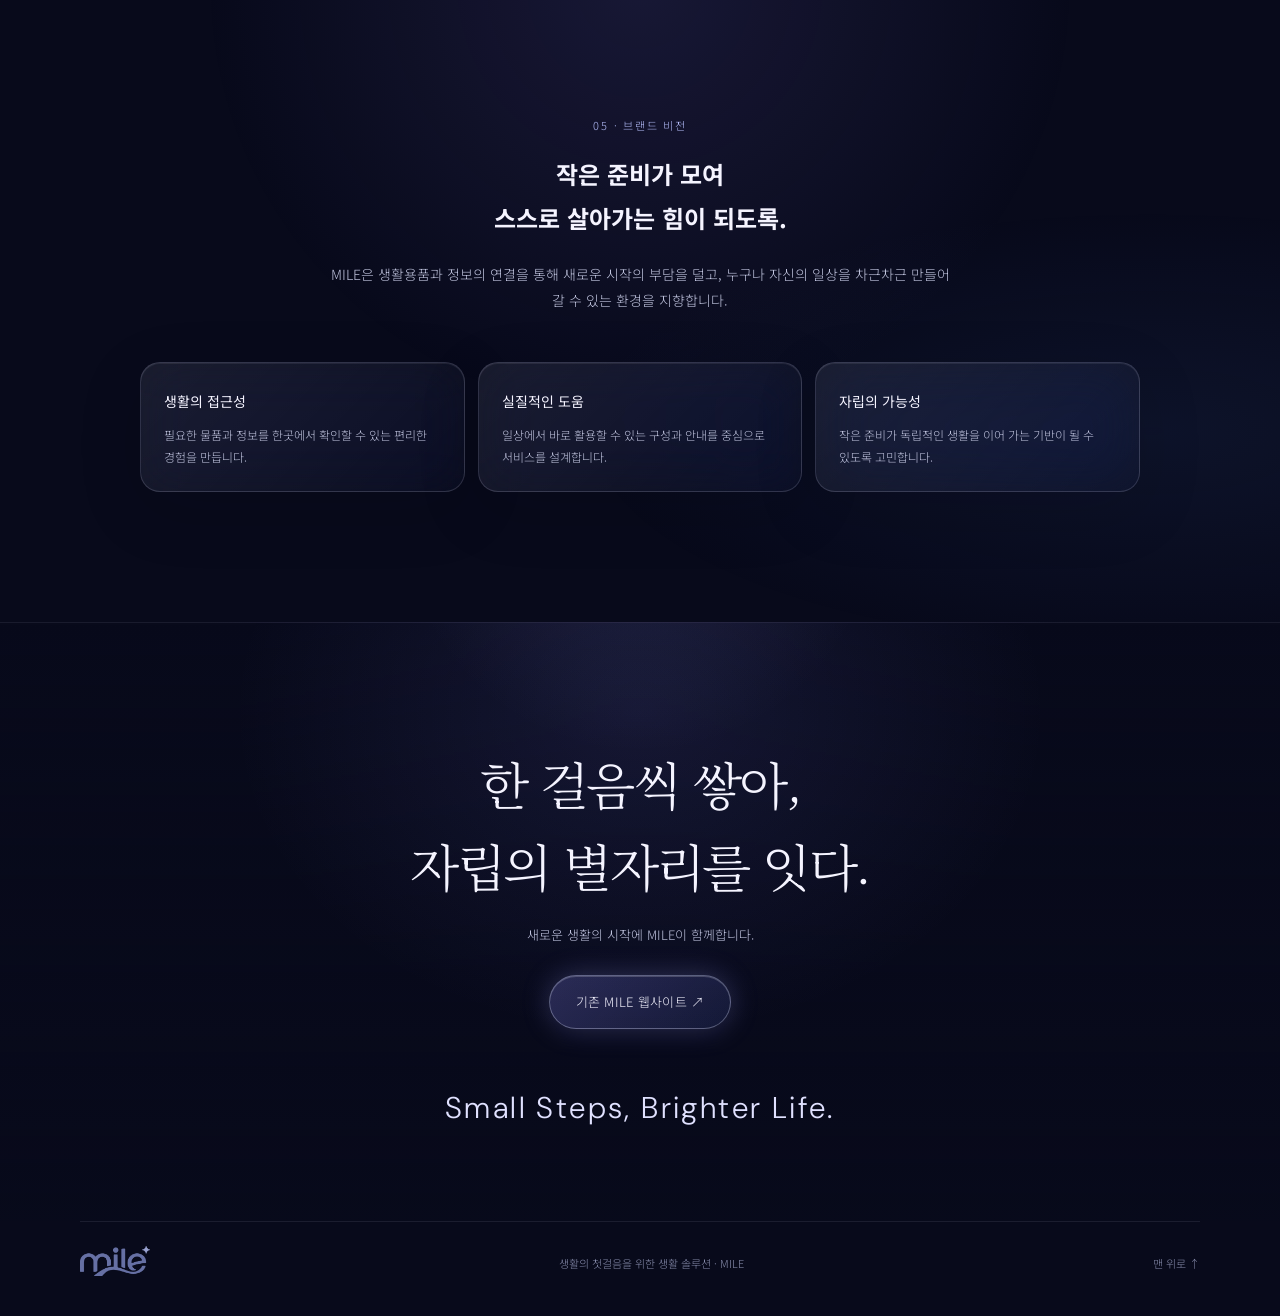
==== commit 4e3d6baa: "Make the cosmos background far more animated - Stronger drift with rotation and colour shifting - Ro" ====
--- a/index.html
+++ b/index.html
@@ -71,7 +71,7 @@
   height: var(--fh);
   margin: calc(var(--fh) / -2) 0 0 calc(var(--fw) / -2);
   transform-origin: 50% 40%;
-  animation: cosmosDrift 46s ease-in-out infinite alternate;
+  animation: cosmosDrift 30s ease-in-out infinite alternate;
 }
 
 .cosmos-frame > img {
@@ -80,7 +80,7 @@
   height: 100%;
   object-fit: cover;
   user-select: none;
-  animation: cosmosGlow 11s ease-in-out infinite alternate;
+  animation: cosmosGlow 7s ease-in-out infinite alternate;
 }
 
 /* 별 반짝임 */
@@ -97,7 +97,7 @@
     linear-gradient(90deg, transparent 0%, #dfe4ff00 20%, #f4f5ffd9 50%, #dfe4ff00 80%, transparent 100%) center / 100% 2px no-repeat,
     linear-gradient(0deg, transparent 0%, #dfe4ff00 20%, #f4f5ffd9 50%, #dfe4ff00 80%, transparent 100%) center / 2px 100% no-repeat;
   opacity: 0;
-  animation: twinkle var(--t, 4.5s) ease-in-out var(--d, 0s) infinite;
+  animation: twinkle calc(var(--t, 4.5s) * .6) ease-in-out var(--d, 0s) infinite;
 }
 
 /* 중앙의 큰 별과 수평선의 빛 */
@@ -111,7 +111,7 @@
   border-radius: 50%;
   mix-blend-mode: screen;
   background: radial-gradient(circle, #ffffffd0 0%, #dcd8ff80 6%, #a99cff38 20%, #7f78ff12 42%, transparent 66%);
-  animation: flarePulse 6s ease-in-out infinite alternate;
+  animation: flarePulse 3s ease-in-out infinite alternate;
 }
 
 .flare::before,
@@ -125,7 +125,7 @@
   translate: -50% -50%;
   background: linear-gradient(90deg, transparent, #c9d2ff26 25%, #ffffffe6 50%, #c9d2ff26 75%, transparent);
   filter: blur(.6px);
-  animation: flareStreak 6s ease-in-out infinite alternate;
+  animation: flareStreak 2.4s ease-in-out infinite alternate;
 }
 
 .flare::after {
@@ -152,12 +152,12 @@
   top: 80%;
   bottom: 0;
   mix-blend-mode: screen;
-  opacity: .55;
+  opacity: .85;
   background: repeating-linear-gradient(180deg, transparent 0 7px, #c9cfff1c 7px 8px, transparent 8px 15px);
   background-size: 100% 30px;
   -webkit-mask-image: radial-gradient(ellipse 50% 85% at 50% 15%, #000 15%, transparent 72%);
   mask-image: radial-gradient(ellipse 50% 85% at 50% 15%, #000 15%, transparent 72%);
-  animation: waterFlow 5s linear infinite;
+  animation: waterFlow 2.4s linear infinite;
 }
 
 .water::after {
@@ -173,20 +173,101 @@
   animation: reflectionShimmer 3.2s ease-in-out infinite alternate;
 }
 
-/* 별똥별 */
-.meteor {
-  position: absolute;
-  left: var(--x);
-  top: var(--y);
-  width: 190px;
-  height: 1.5px;
-  rotate: -28deg;
-  border-radius: 999px;
-  background: linear-gradient(90deg, #ffffff, #cfd6ffa0 18%, transparent);
-  box-shadow: 0 0 8px #e3e6ff;
+/* 중앙 별에서 회전하는 빛줄기 */
+.rays {
+  position: absolute;
+  left: 50.2%;
+  top: 18.2%;
+  width: 95%;
+  aspect-ratio: 1;
+  translate: -50% -50%;
+  mix-blend-mode: screen;
+  pointer-events: none;
+}
+
+.rays::before,
+.rays::after {
+  content: "";
+  position: absolute;
+  inset: 0;
+  border-radius: 50%;
+  background: repeating-conic-gradient(from 0deg, #e9e6ff2e 0deg 1.6deg, transparent 1.6deg 9deg);
+  -webkit-mask-image: radial-gradient(circle, #000 0%, #0009 14%, transparent 52%);
+  mask-image: radial-gradient(circle, #000 0%, #0009 14%, transparent 52%);
+  animation: raysSpin 60s linear infinite, raysBreath 4s ease-in-out infinite alternate;
+}
+
+.rays::after {
+  background: repeating-conic-gradient(from 4deg, #b7c3ff26 0deg 3deg, transparent 3deg 17deg);
+  animation: raysSpin 38s linear infinite reverse, raysBreath 5.5s ease-in-out -2s infinite alternate;
+}
+
+/* 별에서 퍼져 나가는 빛의 파동 */
+.ripple {
+  position: absolute;
+  left: 50.2%;
+  top: 18.2%;
+  width: 120%;
+  aspect-ratio: 1;
+  margin: -60% 0 0 -60%;
+  border-radius: 50%;
+  border: 2px solid #dcdcff;
+  box-shadow: 0 0 30px #a7b0ff80, inset 0 0 30px #a7b0ff60;
+  mix-blend-mode: screen;
   opacity: 0;
-  transform-origin: left center;
-  animation: meteor var(--t, 13s) cubic-bezier(.3,.1,.4,1) var(--d, 0s) infinite;
+  animation: ripple 7.5s cubic-bezier(.15,.6,.3,1) var(--d, 0s) infinite;
+}
+
+/* 색이 바뀌며 흐르는 오로라 */
+.aurora {
+  position: absolute;
+  width: 70%;
+  height: 60%;
+  border-radius: 50%;
+  mix-blend-mode: screen;
+  opacity: .42;
+  pointer-events: none;
+}
+
+.aurora.a {
+  left: -5%;
+  top: 20%;
+  background: radial-gradient(ellipse, #a46bff 0%, #6b55ff66 35%, transparent 70%);
+  animation: auroraA 16s ease-in-out infinite alternate;
+}
+
+.aurora.b {
+  right: -8%;
+  top: 30%;
+  background: radial-gradient(ellipse, #4f9dff 0%, #6a7dff55 35%, transparent 70%);
+  animation: auroraB 19s ease-in-out infinite alternate;
+}
+
+/* 궤도를 도는 혜성 */
+.orbits {
+  position: absolute;
+  inset: 0;
+  width: 100%;
+  height: 100%;
+  overflow: visible;
+  mix-blend-mode: screen;
+}
+
+.orbits .track {
+  fill: none;
+  stroke: #c9cfff;
+  stroke-opacity: .12;
+  stroke-width: 1;
+}
+
+.orbits .comet {
+  fill: none;
+  stroke: url(#cometGlow);
+  stroke-width: 3;
+  stroke-linecap: round;
+  filter: url(#cometBlur);
+  stroke-dasharray: 140 1860;
+  animation: orbitRun var(--t, 9s) linear var(--d, 0s) infinite;
 }
 
 /* 빛 무리 (나비 / 행성 테두리) */
@@ -749,14 +830,44 @@
 }
 
 @keyframes cosmosDrift {
-  from { transform: scale(1) translate3d(0, 0, 0); }
-  to { transform: scale(1.06) translate3d(-.6%, -.4%, 0); }
+  0% { transform: scale(1) translate3d(0, 0, 0) rotate(0deg); }
+  33% { transform: scale(1.09) translate3d(-1.6%, -1%, 0) rotate(-.7deg); }
+  66% { transform: scale(1.14) translate3d(1.3%, -1.8%, 0) rotate(.6deg); }
+  100% { transform: scale(1.06) translate3d(.6%, .9%, 0) rotate(-.2deg); }
 }
 
 @keyframes cosmosGlow {
-  from { filter: saturate(1) brightness(1); }
-  to { filter: saturate(1.12) brightness(1.08); }
-}
+  0% { filter: saturate(1) brightness(1) hue-rotate(0deg); }
+  50% { filter: saturate(1.25) brightness(1.14) hue-rotate(-10deg); }
+  100% { filter: saturate(1.15) brightness(1.06) hue-rotate(12deg); }
+}
+
+@keyframes raysSpin { to { rotate: 360deg; } }
+
+@keyframes raysBreath {
+  from { opacity: .45; scale: .92; }
+  to { opacity: 1; scale: 1.1; }
+}
+
+@keyframes ripple {
+  0% { opacity: .9; transform: scale(.05); border-width: 3px; }
+  70% { opacity: .25; }
+  100% { opacity: 0; transform: scale(1); border-width: 1px; }
+}
+
+@keyframes auroraA {
+  0% { transform: translate3d(-12%, -6%, 0) scale(1) rotate(0deg); filter: blur(40px) hue-rotate(0deg); }
+  50% { transform: translate3d(10%, 4%, 0) scale(1.25) rotate(14deg); filter: blur(46px) hue-rotate(40deg); }
+  100% { transform: translate3d(-4%, 10%, 0) scale(.95) rotate(-8deg); filter: blur(40px) hue-rotate(-30deg); }
+}
+
+@keyframes auroraB {
+  0% { transform: translate3d(10%, 8%, 0) scale(1.1) rotate(0deg); filter: blur(50px) hue-rotate(0deg); }
+  50% { transform: translate3d(-8%, -6%, 0) scale(.9) rotate(-18deg); filter: blur(44px) hue-rotate(-45deg); }
+  100% { transform: translate3d(4%, -10%, 0) scale(1.2) rotate(10deg); filter: blur(52px) hue-rotate(30deg); }
+}
+
+@keyframes orbitRun { to { stroke-dashoffset: -2000; } }
 
 @keyframes twinkle {
   0%, 100% { opacity: 0; transform: scale(.4) rotate(0deg); }
@@ -778,12 +889,6 @@
 @keyframes reflectionShimmer {
   from { opacity: .35; scale: .8 1; }
   to { opacity: .85; scale: 1.25 1; }
-}
-
-@keyframes meteor {
-  0%, 88% { opacity: 0; transform: translateX(0) scaleX(.2); }
-  90% { opacity: 1; }
-  100% { opacity: 0; transform: translateX(-38vw) scaleX(1); }
 }
 
 @keyframes haloBreath {
@@ -841,7 +946,6 @@
   .vision-inner { width: calc(100% - 36px); padding: 85px 0; }
   .closing { padding: 90px 20px 65px; }
   footer { width: calc(100% - 36px); flex-wrap: wrap; }
-  .meteor { width: 120px; }
 }
 
 @media (prefers-reduced-motion: reduce) {
@@ -861,6 +965,10 @@
   <div class="cosmos-parallax">
     <div class="cosmos-frame">
       <img src="assets/mile-cosmos.webp" alt="" fetchpriority="high" decoding="async">
+
+      <div class="aurora a"></div>
+      <div class="aurora b"></div>
+      <div class="rays"></div>
 
       <div class="flare" style="--x:50.2%;--y:18.2%;--s:22%"></div>
       <div class="flare horizon" style="--x:50.3%;--y:75.5%;--s:26%"></div>
@@ -881,8 +989,36 @@
       <span class="halo" style="--x:91%;--y:43.5%;--s:5%;--t:6s;--d:-2s"></span>
       <span class="halo" style="--x:16.5%;--y:17.5%;--s:9%;--t:8s;--d:-3s"></span>
 
-      <span class="meteor" style="--x:84%;--y:6%;--d:2s;--t:14s"></span>
-      <span class="meteor" style="--x:44%;--y:4%;--d:9s;--t:17s"></span>
+
+      <span class="ripple"></span>
+      <span class="ripple" style="--d:-2.5s"></span>
+      <span class="ripple" style="--d:-5s"></span>
+
+      <svg class="orbits" viewBox="0 0 1536 1024" preserveAspectRatio="none">
+        <defs>
+          <linearGradient id="cometGlow" x1="0" x2="1">
+            <stop offset="0" stop-color="#ffffff"/>
+            <stop offset="1" stop-color="#9fb0ff"/>
+          </linearGradient>
+          <filter id="cometBlur" x="-20%" y="-20%" width="140%" height="140%">
+            <feGaussianBlur stdDeviation="2.2" result="b"/>
+            <feMerge><feMergeNode in="b"/><feMergeNode in="SourceGraphic"/></feMerge>
+          </filter>
+        </defs>
+        <g transform="rotate(-11 768 430)">
+          <ellipse class="track" cx="768" cy="430" rx="540" ry="175" pathLength="2000"/>
+          <ellipse class="comet" cx="768" cy="430" rx="540" ry="175" pathLength="2000" style="--t:8s"/>
+          <ellipse class="comet" cx="768" cy="430" rx="540" ry="175" pathLength="2000" style="--t:8s;--d:-4s"/>
+        </g>
+        <g transform="rotate(14 768 440)">
+          <ellipse class="track" cx="768" cy="440" rx="690" ry="250" pathLength="2000"/>
+          <ellipse class="comet" cx="768" cy="440" rx="690" ry="250" pathLength="2000" style="--t:12s;--d:-3s"/>
+        </g>
+        <g transform="rotate(-4 768 200)">
+          <ellipse class="track" cx="768" cy="190" rx="250" ry="48" pathLength="2000"/>
+          <ellipse class="comet" cx="768" cy="190" rx="250" ry="48" pathLength="2000" style="--t:5s;--d:-1s"/>
+        </g>
+      </svg>
     </div>
   </div>
   <div class="cosmos-veil"></div>
@@ -1139,7 +1275,7 @@
     if (reducedMotion) return;
     const lift = Math.min(scrollY / window.innerHeight, 1.5) * -2.2;
     parallax.style.transform =
-      `translate3d(${pointerX * -14}px, calc(${pointerY * -10}px + ${lift}vh), 0)`;
+      `translate3d(${pointerX * -32}px, calc(${pointerY * -24}px + ${lift}vh), 0)`;
   };
 
   // 첫 화면을 지나면 배경을 어둡게 해 본문을 읽기 쉽게
@@ -1161,7 +1297,25 @@
     }, { passive: true });
   }
 
-  // 천천히 떠오르는 별가루
+  // 그림 곳곳에 무작위 반짝임 추가 (중앙 문구 영역은 피함)
+  const frame = document.querySelector(".cosmos-frame");
+  if (frame && !reducedMotion) {
+    for (let i = 0; i < 34; i++) {
+      let x, y;
+      do {
+        x = Math.random() * 96 + 2;
+        y = Math.random() * 92 + 3;
+      } while (x > 36 && x < 64 && y > 30 && y < 64);
+      const glint = document.createElement("span");
+      glint.className = "glint";
+      glint.style.cssText =
+        `--x:${x}%;--y:${y}%;--s:${(Math.random() * 2.4 + 1.2).toFixed(2)}%;` +
+        `--d:${(-Math.random() * 6).toFixed(2)}s;--t:${(Math.random() * 4 + 3).toFixed(2)}s`;
+      frame.appendChild(glint);
+    }
+  }
+
+  // 별가루 · 중앙 별에서 쏟아지는 빛 · 별똥별 · 마우스 반짝임
   const canvas = document.getElementById("dust");
   if (canvas && !reducedMotion) {
     const ctx = canvas.getContext("2d");
@@ -1179,6 +1333,67 @@
       color: colors[Math.floor(Math.random() * colors.length)]
     });
 
+    let warp = [], meteors = [], sparks = [];
+    let nextMeteor = 0, tick = 0;
+
+    // 중앙 별의 현재 화면 위치 (그림이 움직여도 따라감)
+    const starOrigin = () => {
+      const r = frame.getBoundingClientRect();
+      return { x: r.left + r.width * .502, y: r.top + r.height * .182 };
+    };
+
+    const spawnWarp = (o) => {
+      const angle = Math.random() * Math.PI * 2;
+      return {
+        x: o.x, y: o.y,
+        dx: Math.cos(angle), dy: Math.sin(angle),
+        dist: Math.random() * 30,
+        speed: Math.random() * 1.2 + .4,
+        color: colors[Math.floor(Math.random() * colors.length)]
+      };
+    };
+
+    const spawnMeteor = () => {
+      const fromTop = Math.random() < .7;
+      const angle = Math.PI * (.72 + Math.random() * .12);
+      const speed = Math.random() * 10 + 13;
+      return {
+        x: fromTop ? Math.random() * width * 1.1 : width + 20,
+        y: fromTop ? -20 : Math.random() * height * .5,
+        vx: Math.cos(angle) * speed,
+        vy: Math.sin(angle) * speed,
+        len: Math.random() * 220 + 160,
+        life: 1
+      };
+    };
+
+    const burst = (x, y, n, power) => {
+      for (let i = 0; i < n; i++) {
+        const a = Math.random() * Math.PI * 2;
+        const v = Math.random() * power;
+        sparks.push({
+          x, y, vx: Math.cos(a) * v, vy: Math.sin(a) * v - .4,
+          r: Math.random() * 1.8 + .6, life: 1,
+          decay: Math.random() * .02 + .015,
+          color: colors[Math.floor(Math.random() * colors.length)]
+        });
+      }
+    };
+
+    if (!touchDevice) {
+      window.addEventListener("pointermove", (e) => burst(e.clientX, e.clientY, 2, 1.4), { passive: true });
+    }
+    window.addEventListener("pointerdown", (e) => burst(e.clientX, e.clientY, 40, 6), { passive: true });
+
+    const drawGlow = (x, y, r, color, alpha) => {
+      const glow = ctx.createRadialGradient(x, y, 0, x, y, r * 6);
+      glow.addColorStop(0, `rgba(${color},${alpha})`);
+      glow.addColorStop(.25, `rgba(${color},${alpha * .35})`);
+      glow.addColorStop(1, `rgba(${color},0)`);
+      ctx.fillStyle = glow;
+      ctx.fillRect(x - r * 6, y - r * 6, r * 12, r * 12);
+    };
+
     const resize = () => {
       const ratio = Math.min(window.devicePixelRatio || 1, 2);
       width = window.innerWidth;
@@ -1186,26 +1401,91 @@
       canvas.width = width * ratio;
       canvas.height = height * ratio;
       ctx.setTransform(ratio, 0, 0, ratio, 0, 0);
-      const count = Math.round(Math.min(90, width * height / 16000));
+      const count = Math.round(Math.min(170, width * height / 8000));
       particles = Array.from({ length: count }, () => spawn(true));
+      const o = starOrigin();
+      warp = Array.from({ length: Math.round(Math.min(110, width / 12)) }, () => {
+        const w = spawnWarp(o);
+        w.dist = Math.random() * Math.max(width, height) * .7;
+        return w;
+      });
     };
 
     const draw = () => {
       ctx.clearRect(0, 0, width, height);
+      tick++;
+      // 본문 영역에서는 효과를 조금 낮춤
+      const calm = 1 - (parseFloat(root.style.getPropertyValue("--veil")) || 0) * .55;
+      const o = starOrigin();
+
       for (const p of particles) {
         p.y -= p.vy;
-        p.x += p.vx;
+        p.x += p.vx + Math.sin(p.phase * .5) * .15;
         p.phase += p.speed;
         if (p.y < -10) Object.assign(p, spawn(false));
-
-        const alpha = (Math.sin(p.phase) + 1) / 2 * .85 + .1;
-        const glow = ctx.createRadialGradient(p.x, p.y, 0, p.x, p.y, p.r * 6);
-        glow.addColorStop(0, `rgba(${p.color},${alpha})`);
-        glow.addColorStop(.25, `rgba(${p.color},${alpha * .35})`);
-        glow.addColorStop(1, `rgba(${p.color},0)`);
-        ctx.fillStyle = glow;
-        ctx.fillRect(p.x - p.r * 6, p.y - p.r * 6, p.r * 12, p.r * 12);
+        const alpha = ((Math.sin(p.phase) + 1) / 2 * .85 + .1) * calm;
+        drawGlow(p.x, p.y, p.r, p.color, alpha);
       }
+
+      // 중앙 별에서 사방으로 쏟아지는 빛줄기
+      ctx.lineCap = "round";
+      for (const w of warp) {
+        w.speed *= 1.018;
+        w.dist += w.speed;
+        const x = o.x + w.dx * w.dist;
+        const y = o.y + w.dy * w.dist;
+        if (x < -50 || x > width + 50 || y < -50 || y > height + 50) {
+          Object.assign(w, spawnWarp(o));
+          continue;
+        }
+        const tail = Math.min(w.speed * 9, 90);
+        const fade = Math.min(w.dist / 120, 1);
+        ctx.strokeStyle = `rgba(${w.color},${.75 * fade * calm})`;
+        ctx.lineWidth = Math.min(.4 + w.dist / 500, 2.2);
+        ctx.beginPath();
+        ctx.moveTo(x, y);
+        ctx.lineTo(x - w.dx * tail, y - w.dy * tail);
+        ctx.stroke();
+      }
+
+      // 별똥별
+      if (tick >= nextMeteor) {
+        meteors.push(spawnMeteor());
+        if (Math.random() < .3) meteors.push(spawnMeteor());
+        nextMeteor = tick + 30 + Math.random() * 80;
+      }
+      meteors = meteors.filter(m => m.life > 0 && m.y < height + 300 && m.x > -400);
+      for (const m of meteors) {
+        m.x += m.vx;
+        m.y += m.vy;
+        m.life -= .006;
+        const speed = Math.hypot(m.vx, m.vy);
+        const tx = m.x - m.vx / speed * m.len;
+        const ty = m.y - m.vy / speed * m.len;
+        const trail = ctx.createLinearGradient(m.x, m.y, tx, ty);
+        trail.addColorStop(0, `rgba(255,255,255,${m.life * calm})`);
+        trail.addColorStop(.2, `rgba(200,208,255,${.55 * m.life * calm})`);
+        trail.addColorStop(1, "rgba(160,170,255,0)");
+        ctx.strokeStyle = trail;
+        ctx.lineWidth = 2;
+        ctx.beginPath();
+        ctx.moveTo(m.x, m.y);
+        ctx.lineTo(tx, ty);
+        ctx.stroke();
+        drawGlow(m.x, m.y, 2.2, "255,255,255", m.life * calm);
+      }
+
+      // 마우스 반짝임
+      sparks = sparks.filter(s => s.life > 0);
+      for (const s of sparks) {
+        s.x += s.vx;
+        s.y += s.vy;
+        s.vx *= .96;
+        s.vy = s.vy * .96 + .03;
+        s.life -= s.decay;
+        drawGlow(s.x, s.y, s.r, s.color, Math.max(s.life, 0));
+      }
+
       requestAnimationFrame(draw);
     };
 
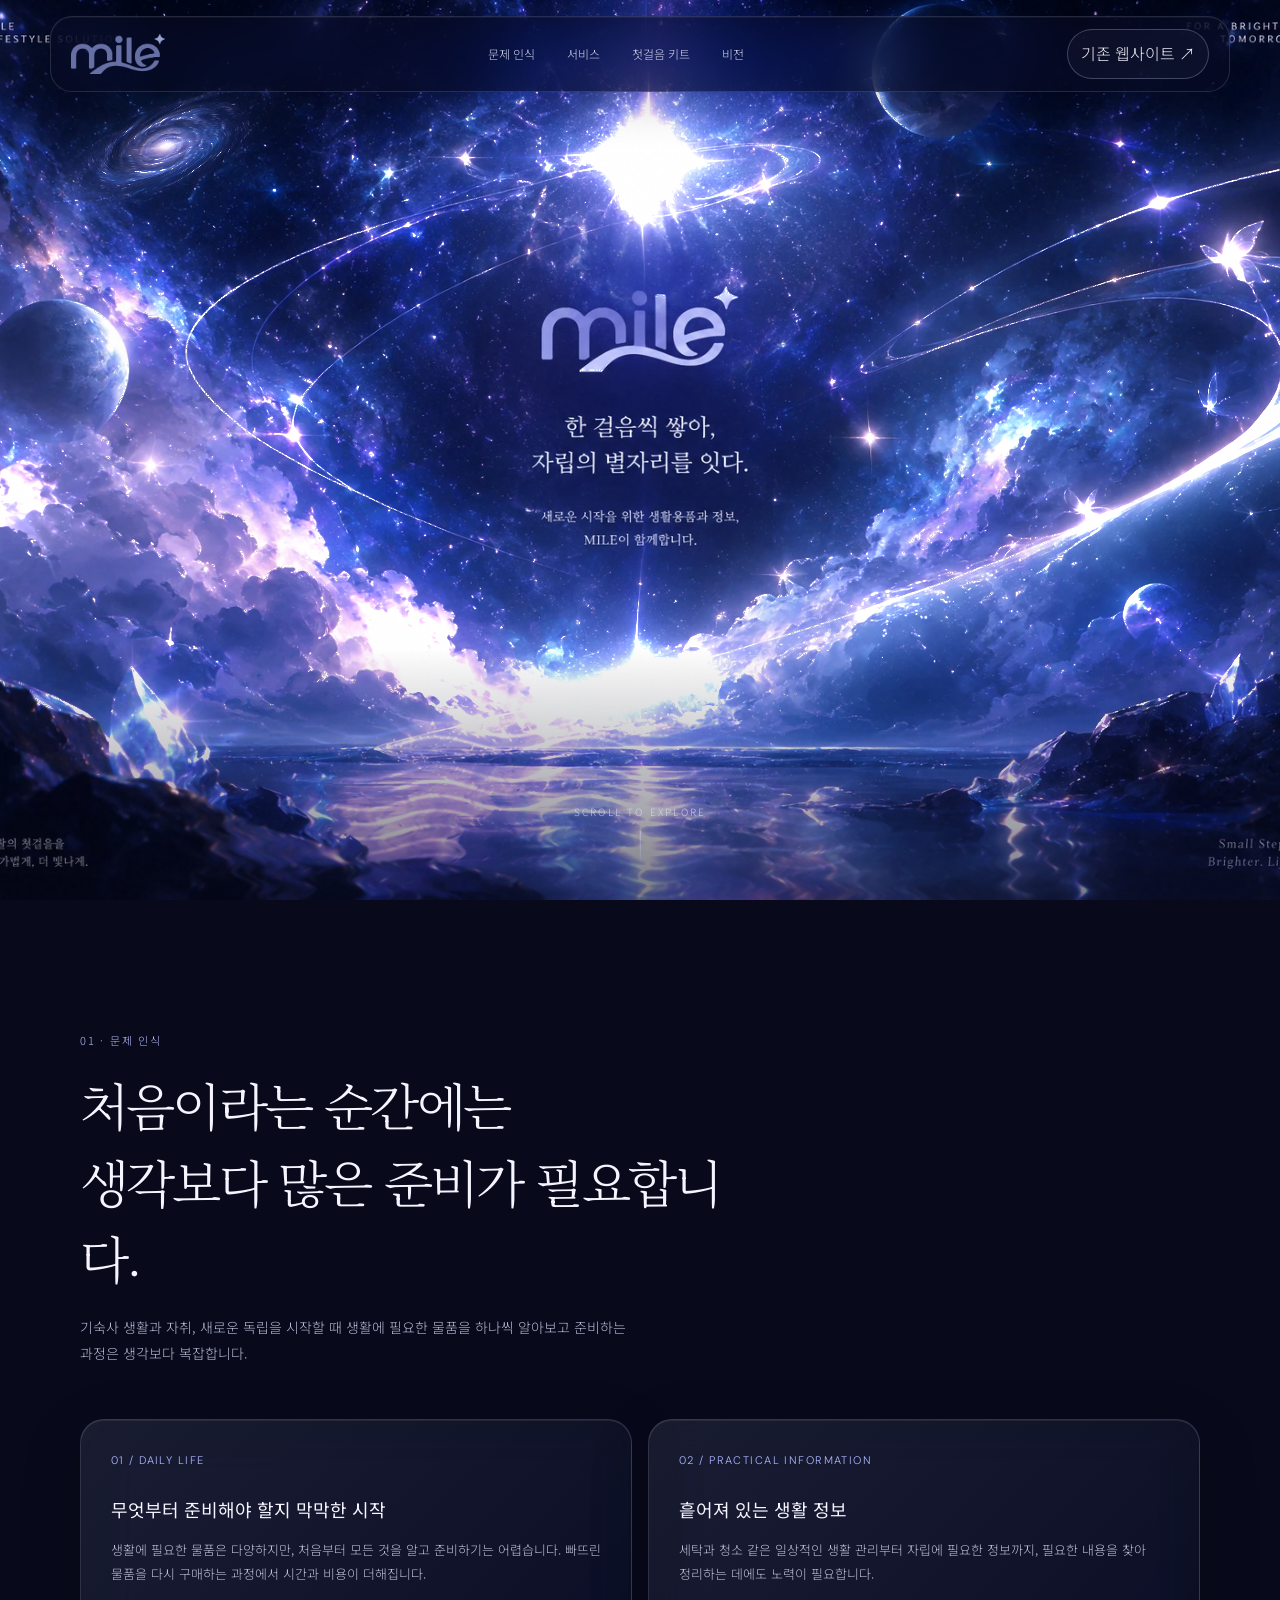
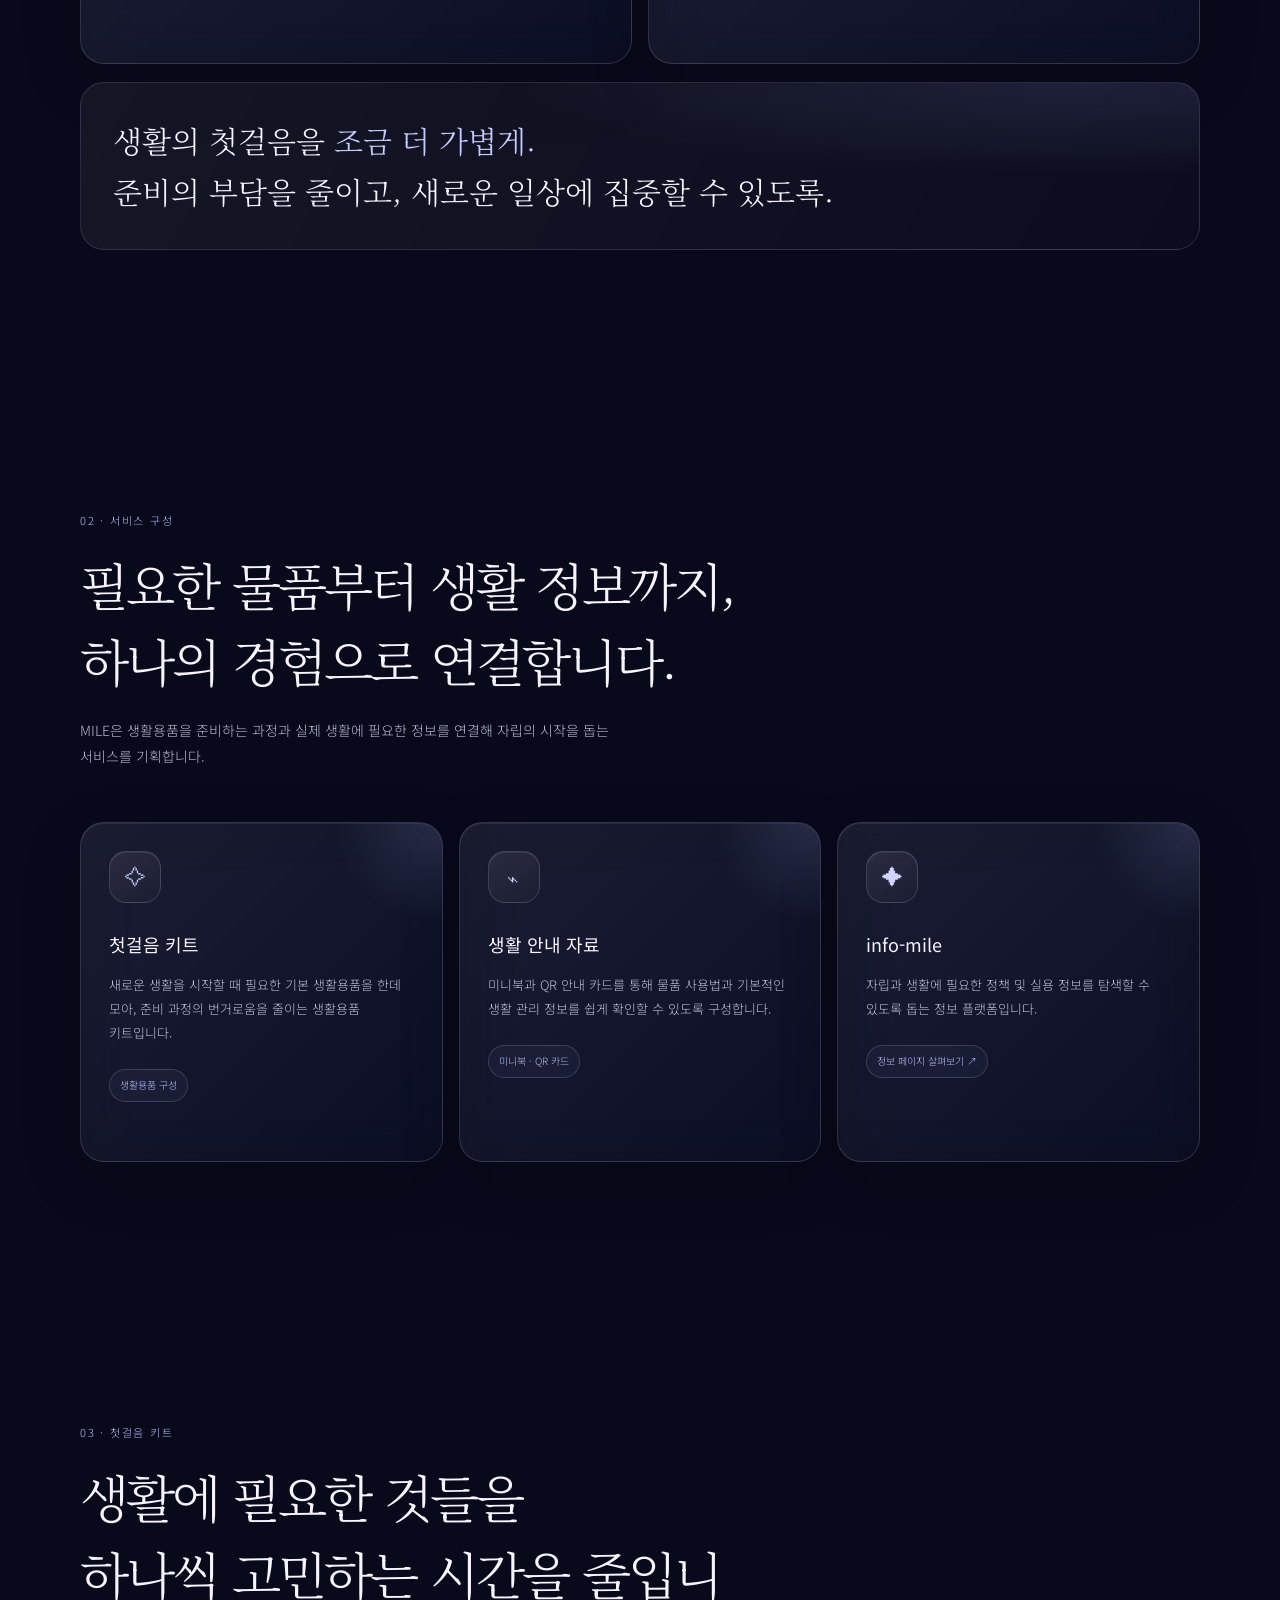
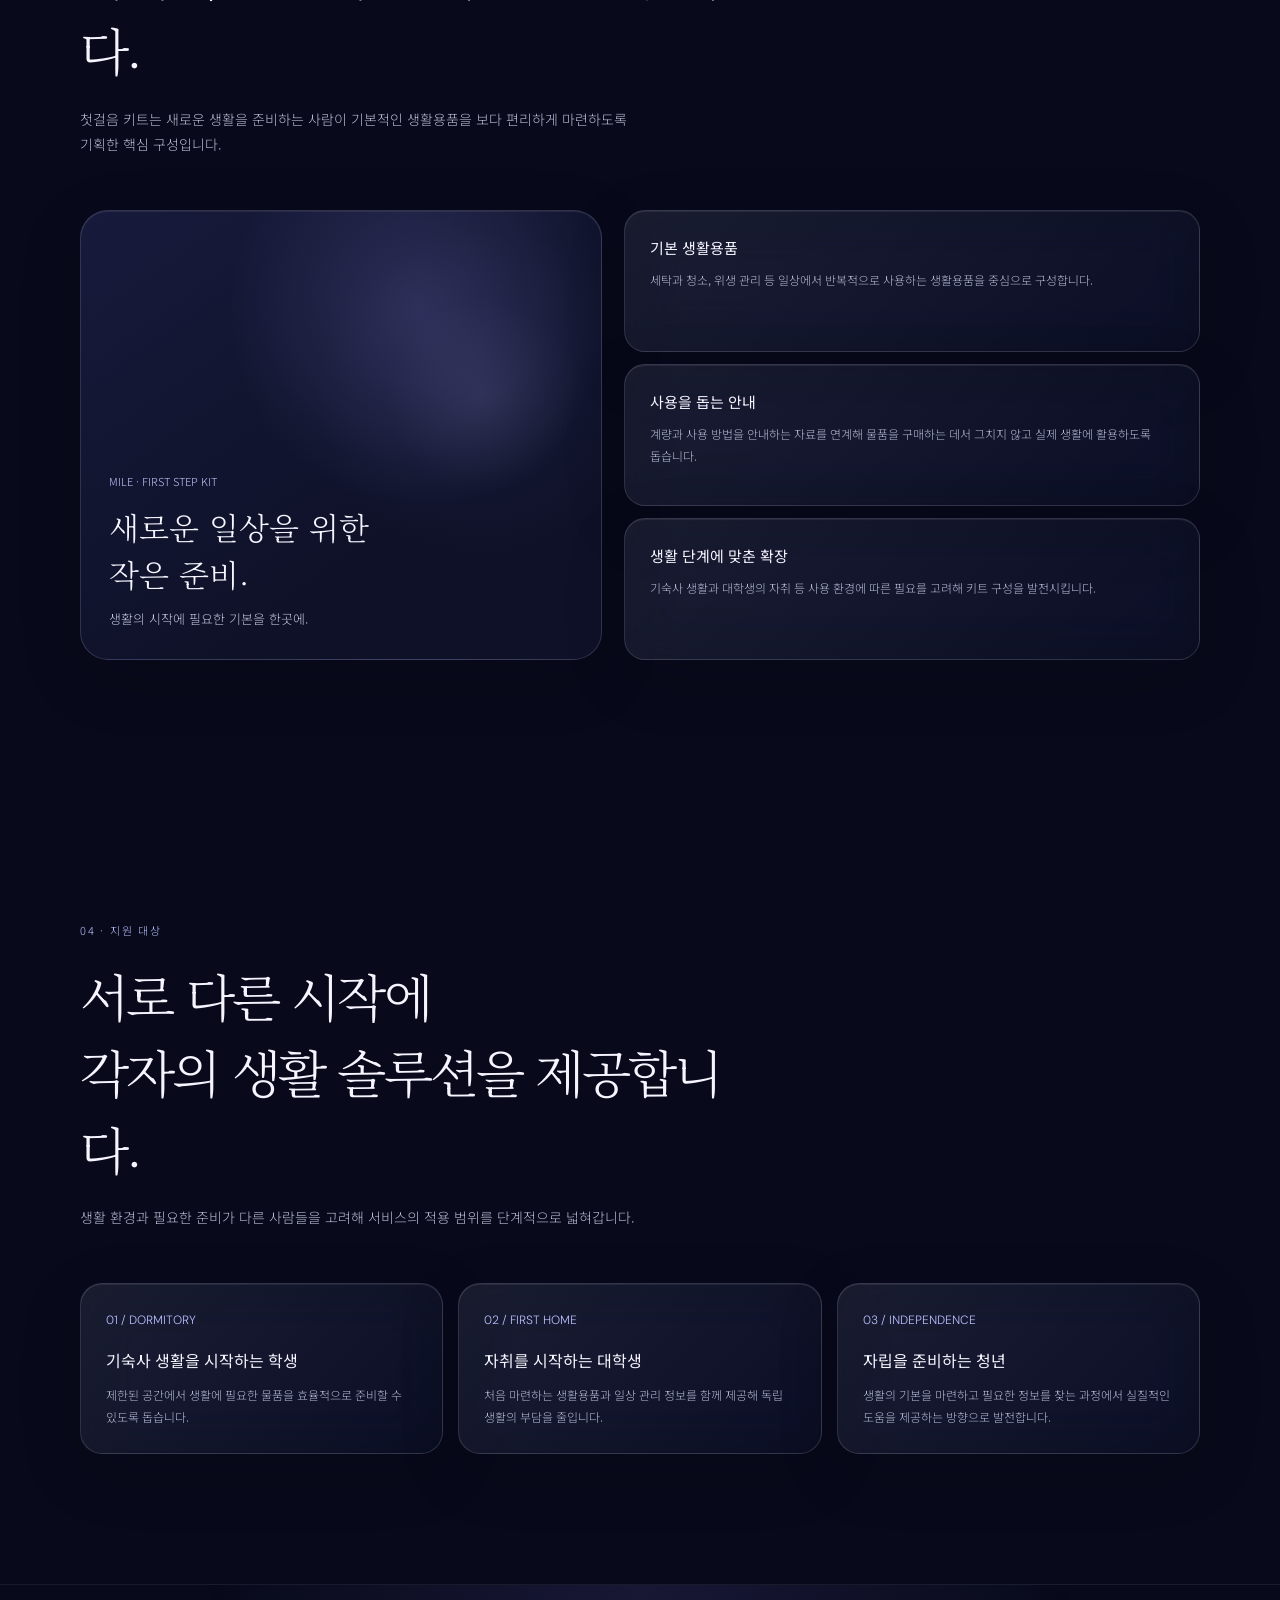
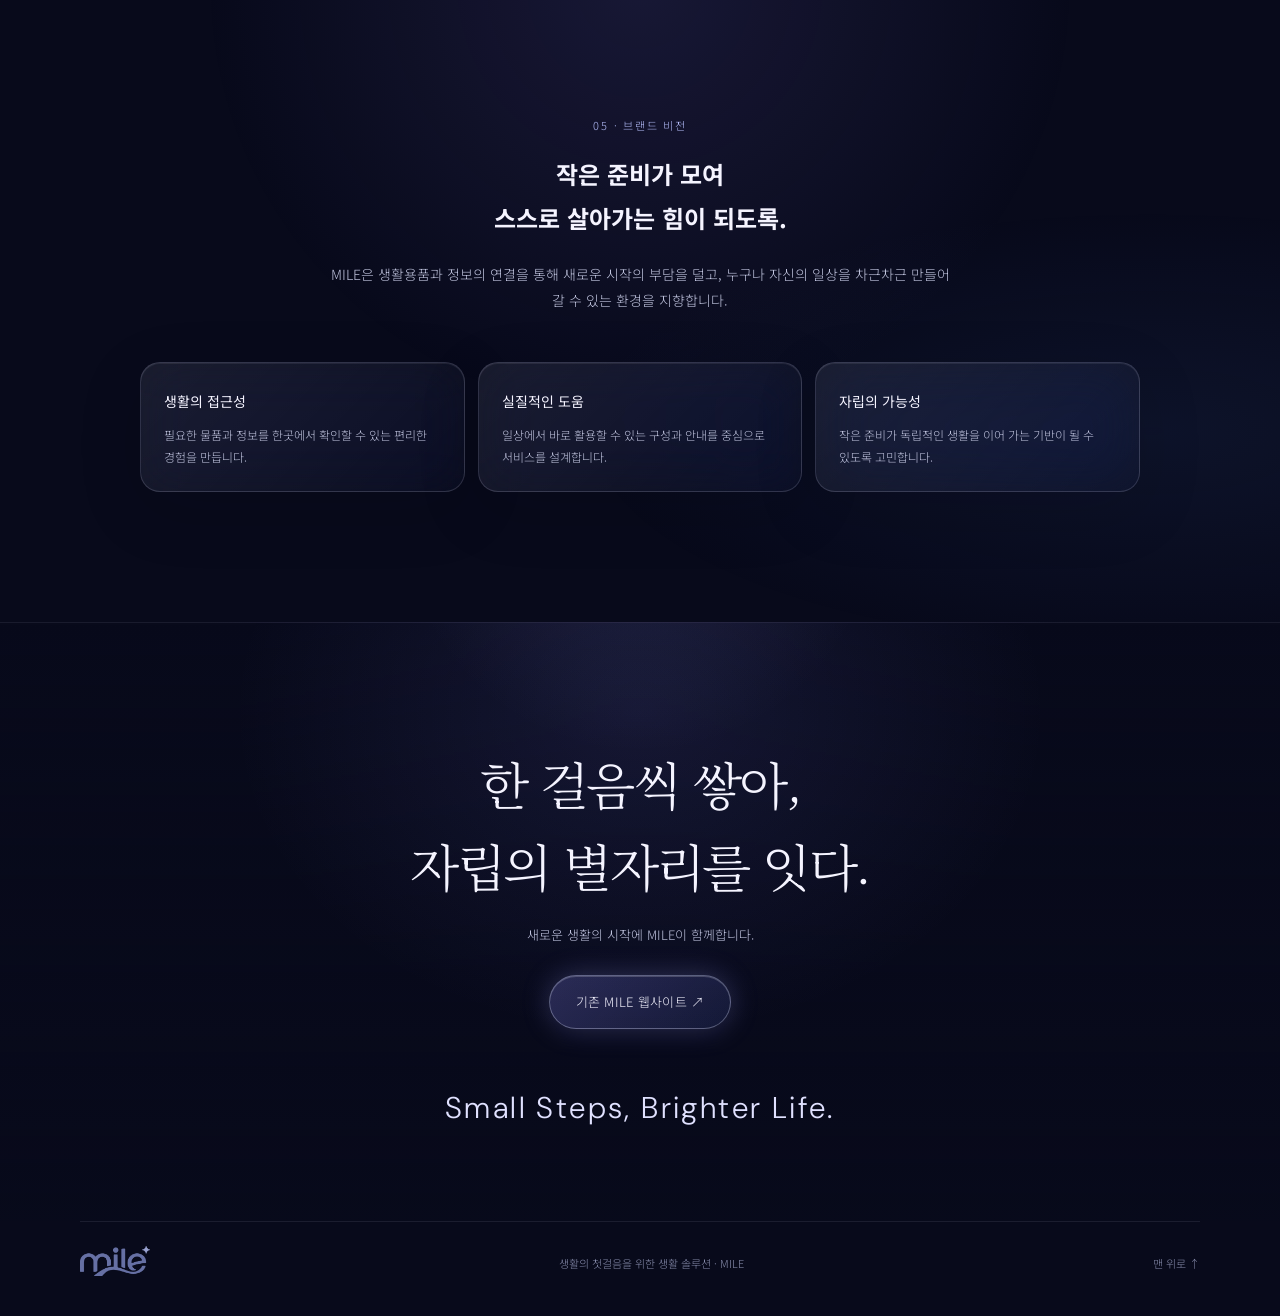
==== commit 09cb068b: "Animate the picture itself instead of overlay effects Replace the overlay layers (rays, rings, comet" ====
--- a/index.html
+++ b/index.html
@@ -60,7 +60,7 @@
   will-change: transform;
 }
 
-/* 이미지 비율(3:2)을 유지하며 화면을 덮는 프레임: 반짝임 효과가 그림 위치에 정확히 맞춰짐 */
+/* 이미지 비율(3:2)을 유지하며 화면을 덮는 프레임 */
 .cosmos-frame {
   --fw: max(104vw, 156vh);
   --fh: max(104vh, 69.34vw);
@@ -71,7 +71,7 @@
   height: var(--fh);
   margin: calc(var(--fh) / -2) 0 0 calc(var(--fw) / -2);
   transform-origin: 50% 40%;
-  animation: cosmosDrift 30s ease-in-out infinite alternate;
+  animation: cosmosDrift 46s ease-in-out infinite alternate;
 }
 
 .cosmos-frame > img {
@@ -80,217 +80,21 @@
   height: 100%;
   object-fit: cover;
   user-select: none;
-  animation: cosmosGlow 7s ease-in-out infinite alternate;
-}
-
-/* 별 반짝임 */
-.glint {
-  position: absolute;
-  left: var(--x);
-  top: var(--y);
-  width: var(--s, 34px);
-  aspect-ratio: 1;
-  translate: -50% -50%;
-  mix-blend-mode: screen;
-  background:
-    radial-gradient(circle, #fff 0 4%, #e3e6ffcc 8%, #a9b4ff40 22%, transparent 48%),
-    linear-gradient(90deg, transparent 0%, #dfe4ff00 20%, #f4f5ffd9 50%, #dfe4ff00 80%, transparent 100%) center / 100% 2px no-repeat,
-    linear-gradient(0deg, transparent 0%, #dfe4ff00 20%, #f4f5ffd9 50%, #dfe4ff00 80%, transparent 100%) center / 2px 100% no-repeat;
-  opacity: 0;
-  animation: twinkle calc(var(--t, 4.5s) * .6) ease-in-out var(--d, 0s) infinite;
-}
-
-/* 중앙의 큰 별과 수평선의 빛 */
-.flare {
-  position: absolute;
-  left: var(--x);
-  top: var(--y);
-  width: var(--s);
-  aspect-ratio: 1;
-  translate: -50% -50%;
-  border-radius: 50%;
-  mix-blend-mode: screen;
-  background: radial-gradient(circle, #ffffffd0 0%, #dcd8ff80 6%, #a99cff38 20%, #7f78ff12 42%, transparent 66%);
-  animation: flarePulse 3s ease-in-out infinite alternate;
-}
-
-.flare::before,
-.flare::after {
-  content: "";
-  position: absolute;
-  left: 50%;
-  top: 50%;
-  width: 260%;
-  height: 2px;
-  translate: -50% -50%;
-  background: linear-gradient(90deg, transparent, #c9d2ff26 25%, #ffffffe6 50%, #c9d2ff26 75%, transparent);
-  filter: blur(.6px);
-  animation: flareStreak 2.4s ease-in-out infinite alternate;
-}
-
-.flare::after {
-  rotate: 90deg;
-  width: 200%;
-  animation-delay: -3s;
-}
-
-.flare.horizon {
-  border-radius: 50%;
-  aspect-ratio: 2.6 / 1;
-  animation-duration: 8s;
-  animation-delay: -2s;
-}
-
-.flare.horizon::before { width: 210%; }
-.flare.horizon::after { width: 110%; opacity: .6; }
-
-/* 수면의 물결 반사광 */
-.water {
-  position: absolute;
-  left: 22%;
-  right: 22%;
-  top: 80%;
-  bottom: 0;
-  mix-blend-mode: screen;
-  opacity: .85;
-  background: repeating-linear-gradient(180deg, transparent 0 7px, #c9cfff1c 7px 8px, transparent 8px 15px);
-  background-size: 100% 30px;
-  -webkit-mask-image: radial-gradient(ellipse 50% 85% at 50% 15%, #000 15%, transparent 72%);
-  mask-image: radial-gradient(ellipse 50% 85% at 50% 15%, #000 15%, transparent 72%);
-  animation: waterFlow 2.4s linear infinite;
-}
-
-.water::after {
-  content: "";
-  position: absolute;
-  left: 50%;
-  top: 0;
-  bottom: 0;
-  width: 9%;
-  translate: -50% 0;
-  background: linear-gradient(180deg, #ffffff70, #cbd2ff38 45%, transparent);
-  filter: blur(6px);
-  animation: reflectionShimmer 3.2s ease-in-out infinite alternate;
-}
-
-/* 중앙 별에서 회전하는 빛줄기 */
-.rays {
-  position: absolute;
-  left: 50.2%;
-  top: 18.2%;
-  width: 95%;
-  aspect-ratio: 1;
-  translate: -50% -50%;
-  mix-blend-mode: screen;
-  pointer-events: none;
-}
-
-.rays::before,
-.rays::after {
-  content: "";
-  position: absolute;
-  inset: 0;
-  border-radius: 50%;
-  background: repeating-conic-gradient(from 0deg, #e9e6ff2e 0deg 1.6deg, transparent 1.6deg 9deg);
-  -webkit-mask-image: radial-gradient(circle, #000 0%, #0009 14%, transparent 52%);
-  mask-image: radial-gradient(circle, #000 0%, #0009 14%, transparent 52%);
-  animation: raysSpin 60s linear infinite, raysBreath 4s ease-in-out infinite alternate;
-}
-
-.rays::after {
-  background: repeating-conic-gradient(from 4deg, #b7c3ff26 0deg 3deg, transparent 3deg 17deg);
-  animation: raysSpin 38s linear infinite reverse, raysBreath 5.5s ease-in-out -2s infinite alternate;
-}
-
-/* 별에서 퍼져 나가는 빛의 파동 */
-.ripple {
-  position: absolute;
-  left: 50.2%;
-  top: 18.2%;
-  width: 120%;
-  aspect-ratio: 1;
-  margin: -60% 0 0 -60%;
-  border-radius: 50%;
-  border: 2px solid #dcdcff;
-  box-shadow: 0 0 30px #a7b0ff80, inset 0 0 30px #a7b0ff60;
-  mix-blend-mode: screen;
-  opacity: 0;
-  animation: ripple 7.5s cubic-bezier(.15,.6,.3,1) var(--d, 0s) infinite;
-}
-
-/* 색이 바뀌며 흐르는 오로라 */
-.aurora {
-  position: absolute;
-  width: 70%;
-  height: 60%;
-  border-radius: 50%;
-  mix-blend-mode: screen;
-  opacity: .42;
-  pointer-events: none;
-}
-
-.aurora.a {
-  left: -5%;
-  top: 20%;
-  background: radial-gradient(ellipse, #a46bff 0%, #6b55ff66 35%, transparent 70%);
-  animation: auroraA 16s ease-in-out infinite alternate;
-}
-
-.aurora.b {
-  right: -8%;
-  top: 30%;
-  background: radial-gradient(ellipse, #4f9dff 0%, #6a7dff55 35%, transparent 70%);
-  animation: auroraB 19s ease-in-out infinite alternate;
-}
-
-/* 궤도를 도는 혜성 */
-.orbits {
+  animation: cosmosGlow 11s ease-in-out infinite alternate;
+}
+
+/* 그림 속 요소(물결·구름·행성·은하·나비·별)를 직접 움직이는 WebGL 캔버스 */
+#cosmosGL {
   position: absolute;
   inset: 0;
   width: 100%;
   height: 100%;
-  overflow: visible;
-  mix-blend-mode: screen;
-}
-
-.orbits .track {
-  fill: none;
-  stroke: #c9cfff;
-  stroke-opacity: .12;
-  stroke-width: 1;
-}
-
-.orbits .comet {
-  fill: none;
-  stroke: url(#cometGlow);
-  stroke-width: 3;
-  stroke-linecap: round;
-  filter: url(#cometBlur);
-  stroke-dasharray: 140 1860;
-  animation: orbitRun var(--t, 9s) linear var(--d, 0s) infinite;
-}
-
-/* 빛 무리 (나비 / 행성 테두리) */
-.halo {
-  position: absolute;
-  left: var(--x);
-  top: var(--y);
-  width: var(--s);
-  aspect-ratio: 1;
-  translate: -50% -50%;
-  border-radius: 50%;
-  mix-blend-mode: screen;
-  background: radial-gradient(circle, #d7d2ff55, #9e9bff1c 45%, transparent 70%);
-  animation: haloBreath var(--t, 7s) ease-in-out var(--d, 0s) infinite alternate;
-}
-
-#dust {
-  position: absolute;
-  inset: 0;
-  width: 100%;
-  height: 100%;
-  mix-blend-mode: screen;
-}
+  opacity: 0;
+  transition: opacity 1.2s ease;
+  animation: cosmosGlow 11s ease-in-out infinite alternate;
+}
+
+#cosmosGL.ready { opacity: 1; }
 
 /* 스크롤하면 배경을 은은하게 어둡게 해 본문 가독성 확보 */
 .cosmos-veil {
@@ -830,70 +634,13 @@
 }
 
 @keyframes cosmosDrift {
-  0% { transform: scale(1) translate3d(0, 0, 0) rotate(0deg); }
-  33% { transform: scale(1.09) translate3d(-1.6%, -1%, 0) rotate(-.7deg); }
-  66% { transform: scale(1.14) translate3d(1.3%, -1.8%, 0) rotate(.6deg); }
-  100% { transform: scale(1.06) translate3d(.6%, .9%, 0) rotate(-.2deg); }
+  from { transform: scale(1) translate3d(0, 0, 0); }
+  to { transform: scale(1.06) translate3d(-.6%, -.4%, 0); }
 }
 
 @keyframes cosmosGlow {
-  0% { filter: saturate(1) brightness(1) hue-rotate(0deg); }
-  50% { filter: saturate(1.25) brightness(1.14) hue-rotate(-10deg); }
-  100% { filter: saturate(1.15) brightness(1.06) hue-rotate(12deg); }
-}
-
-@keyframes raysSpin { to { rotate: 360deg; } }
-
-@keyframes raysBreath {
-  from { opacity: .45; scale: .92; }
-  to { opacity: 1; scale: 1.1; }
-}
-
-@keyframes ripple {
-  0% { opacity: .9; transform: scale(.05); border-width: 3px; }
-  70% { opacity: .25; }
-  100% { opacity: 0; transform: scale(1); border-width: 1px; }
-}
-
-@keyframes auroraA {
-  0% { transform: translate3d(-12%, -6%, 0) scale(1) rotate(0deg); filter: blur(40px) hue-rotate(0deg); }
-  50% { transform: translate3d(10%, 4%, 0) scale(1.25) rotate(14deg); filter: blur(46px) hue-rotate(40deg); }
-  100% { transform: translate3d(-4%, 10%, 0) scale(.95) rotate(-8deg); filter: blur(40px) hue-rotate(-30deg); }
-}
-
-@keyframes auroraB {
-  0% { transform: translate3d(10%, 8%, 0) scale(1.1) rotate(0deg); filter: blur(50px) hue-rotate(0deg); }
-  50% { transform: translate3d(-8%, -6%, 0) scale(.9) rotate(-18deg); filter: blur(44px) hue-rotate(-45deg); }
-  100% { transform: translate3d(4%, -10%, 0) scale(1.2) rotate(10deg); filter: blur(52px) hue-rotate(30deg); }
-}
-
-@keyframes orbitRun { to { stroke-dashoffset: -2000; } }
-
-@keyframes twinkle {
-  0%, 100% { opacity: 0; transform: scale(.4) rotate(0deg); }
-  45%, 55% { opacity: 1; transform: scale(1) rotate(45deg); }
-}
-
-@keyframes flarePulse {
-  from { opacity: .55; transform: scale(.9); }
-  to { opacity: 1; transform: scale(1.12); }
-}
-
-@keyframes flareStreak {
-  from { opacity: .35; scale: .7 1; }
-  to { opacity: .95; scale: 1.15 1; }
-}
-
-@keyframes waterFlow { to { background-position: 0 30px; } }
-
-@keyframes reflectionShimmer {
-  from { opacity: .35; scale: .8 1; }
-  to { opacity: .85; scale: 1.25 1; }
-}
-
-@keyframes haloBreath {
-  from { opacity: .25; transform: scale(.85); }
-  to { opacity: .9; transform: scale(1.1); }
+  from { filter: saturate(1) brightness(1); }
+  to { filter: saturate(1.1) brightness(1.06); }
 }
 
 @keyframes buttonShine {
@@ -965,64 +712,10 @@
   <div class="cosmos-parallax">
     <div class="cosmos-frame">
       <img src="assets/mile-cosmos.webp" alt="" fetchpriority="high" decoding="async">
-
-      <div class="aurora a"></div>
-      <div class="aurora b"></div>
-      <div class="rays"></div>
-
-      <div class="flare" style="--x:50.2%;--y:18.2%;--s:22%"></div>
-      <div class="flare horizon" style="--x:50.3%;--y:75.5%;--s:26%"></div>
-      <div class="water"></div>
-
-      <span class="glint" style="--x:67%;--y:48.3%;--s:3.6%;--d:-.4s;--t:4.2s"></span>
-      <span class="glint" style="--x:60.8%;--y:63.5%;--s:3%;--d:-2.1s;--t:5.1s"></span>
-      <span class="glint" style="--x:87%;--y:23.6%;--s:3.2%;--d:-1.3s;--t:3.8s"></span>
-      <span class="glint" style="--x:26.3%;--y:48%;--s:2.6%;--d:-3s;--t:4.8s"></span>
-      <span class="glint" style="--x:32%;--y:20.5%;--s:2.4%;--d:-.9s;--t:5.6s"></span>
-      <span class="glint" style="--x:59%;--y:21%;--s:2.6%;--d:-2.6s;--t:4.4s"></span>
-      <span class="glint" style="--x:17.3%;--y:70.5%;--s:2.4%;--d:-1.7s;--t:5.3s"></span>
-      <span class="glint" style="--x:76%;--y:84%;--s:2.2%;--d:-3.4s;--t:4.6s"></span>
-      <span class="glint" style="--x:41%;--y:12%;--s:1.8%;--d:-.2s;--t:3.6s"></span>
-      <span class="glint" style="--x:79%;--y:37%;--s:2%;--d:-2.4s;--t:4.9s"></span>
-
-      <span class="halo" style="--x:92.5%;--y:28.5%;--s:7%;--t:5s"></span>
-      <span class="halo" style="--x:91%;--y:43.5%;--s:5%;--t:6s;--d:-2s"></span>
-      <span class="halo" style="--x:16.5%;--y:17.5%;--s:9%;--t:8s;--d:-3s"></span>
-
-
-      <span class="ripple"></span>
-      <span class="ripple" style="--d:-2.5s"></span>
-      <span class="ripple" style="--d:-5s"></span>
-
-      <svg class="orbits" viewBox="0 0 1536 1024" preserveAspectRatio="none">
-        <defs>
-          <linearGradient id="cometGlow" x1="0" x2="1">
-            <stop offset="0" stop-color="#ffffff"/>
-            <stop offset="1" stop-color="#9fb0ff"/>
-          </linearGradient>
-          <filter id="cometBlur" x="-20%" y="-20%" width="140%" height="140%">
-            <feGaussianBlur stdDeviation="2.2" result="b"/>
-            <feMerge><feMergeNode in="b"/><feMergeNode in="SourceGraphic"/></feMerge>
-          </filter>
-        </defs>
-        <g transform="rotate(-11 768 430)">
-          <ellipse class="track" cx="768" cy="430" rx="540" ry="175" pathLength="2000"/>
-          <ellipse class="comet" cx="768" cy="430" rx="540" ry="175" pathLength="2000" style="--t:8s"/>
-          <ellipse class="comet" cx="768" cy="430" rx="540" ry="175" pathLength="2000" style="--t:8s;--d:-4s"/>
-        </g>
-        <g transform="rotate(14 768 440)">
-          <ellipse class="track" cx="768" cy="440" rx="690" ry="250" pathLength="2000"/>
-          <ellipse class="comet" cx="768" cy="440" rx="690" ry="250" pathLength="2000" style="--t:12s;--d:-3s"/>
-        </g>
-        <g transform="rotate(-4 768 200)">
-          <ellipse class="track" cx="768" cy="190" rx="250" ry="48" pathLength="2000"/>
-          <ellipse class="comet" cx="768" cy="190" rx="250" ry="48" pathLength="2000" style="--t:5s;--d:-1s"/>
-        </g>
-      </svg>
+      <canvas id="cosmosGL"></canvas>
     </div>
   </div>
   <div class="cosmos-veil"></div>
-  <canvas id="dust"></canvas>
 </div>
 <div class="noise" aria-hidden="true"></div>
 
@@ -1275,7 +968,7 @@
     if (reducedMotion) return;
     const lift = Math.min(scrollY / window.innerHeight, 1.5) * -2.2;
     parallax.style.transform =
-      `translate3d(${pointerX * -32}px, calc(${pointerY * -24}px + ${lift}vh), 0)`;
+      `translate3d(${pointerX * -14}px, calc(${pointerY * -10}px + ${lift}vh), 0)`;
   };
 
   // 첫 화면을 지나면 배경을 어둡게 해 본문을 읽기 쉽게
@@ -1297,201 +990,230 @@
     }, { passive: true });
   }
 
-  // 그림 곳곳에 무작위 반짝임 추가 (중앙 문구 영역은 피함)
-  const frame = document.querySelector(".cosmos-frame");
-  if (frame && !reducedMotion) {
-    for (let i = 0; i < 34; i++) {
-      let x, y;
-      do {
-        x = Math.random() * 96 + 2;
-        y = Math.random() * 92 + 3;
-      } while (x > 36 && x < 64 && y > 30 && y < 64);
-      const glint = document.createElement("span");
-      glint.className = "glint";
-      glint.style.cssText =
-        `--x:${x}%;--y:${y}%;--s:${(Math.random() * 2.4 + 1.2).toFixed(2)}%;` +
-        `--d:${(-Math.random() * 6).toFixed(2)}s;--t:${(Math.random() * 4 + 3).toFixed(2)}s`;
-      frame.appendChild(glint);
+  // 그림 자체를 움직임: 영역별로 그림을 일렁이게 하고 그림 속 밝은 별·빛만 반짝이게 함
+  const glCanvas = document.getElementById("cosmosGL");
+  const picture = document.querySelector(".cosmos-frame > img");
+
+  const fragmentShader = `
+    precision highp float;
+    varying vec2 vUv;
+    uniform sampler2D uImg;
+    uniform float uTime;
+    const float A = 1.5; // 그림 가로세로 비율
+
+    float hash(vec2 p) { return fract(sin(dot(p, vec2(127.1, 311.7))) * 43758.5453); }
+    float noise(vec2 p) {
+      vec2 i = floor(p), f = fract(p);
+      f = f * f * (3. - 2. * f);
+      return mix(mix(hash(i), hash(i + vec2(1, 0)), f.x),
+                 mix(hash(i + vec2(0, 1)), hash(i + vec2(1, 1)), f.x), f.y);
     }
-  }
-
-  // 별가루 · 중앙 별에서 쏟아지는 빛 · 별똥별 · 마우스 반짝임
-  const canvas = document.getElementById("dust");
-  if (canvas && !reducedMotion) {
-    const ctx = canvas.getContext("2d");
-    const colors = ["255,255,255", "214,212,255", "180,196,255", "236,222,255"];
-    let width, height, particles = [];
-
-    const spawn = (anywhere) => ({
-      x: Math.random() * width,
-      y: anywhere ? Math.random() * height : height + 10,
-      r: Math.random() * 1.3 + .3,
-      vy: Math.random() * .22 + .05,
-      vx: (Math.random() - .5) * .12,
-      phase: Math.random() * Math.PI * 2,
-      speed: Math.random() * .025 + .008,
-      color: colors[Math.floor(Math.random() * colors.length)]
-    });
-
-    let warp = [], meteors = [], sparks = [];
-    let nextMeteor = 0, tick = 0;
-
-    // 중앙 별의 현재 화면 위치 (그림이 움직여도 따라감)
-    const starOrigin = () => {
-      const r = frame.getBoundingClientRect();
-      return { x: r.left + r.width * .502, y: r.top + r.height * .182 };
+    float fbm(vec2 p) {
+      float v = 0., a = .5;
+      for (int i = 0; i < 4; i++) { v += a * noise(p); p *= 2.03; a *= .5; }
+      return v;
+    }
+    float box(vec2 uv, vec4 b, float f) {
+      vec2 lo = smoothstep(b.xy - f, b.xy + f, uv);
+      vec2 hi = 1. - smoothstep(b.zw - f, b.zw + f, uv);
+      return lo.x * lo.y * hi.x * hi.y;
+    }
+    vec2 toY(vec2 d) { return vec2(d.x * A, d.y); }
+    vec2 toUv(vec2 d) { return vec2(d.x / A, d.y); }
+    vec2 rot(vec2 p, float a) { float c = cos(a), s = sin(a); return vec2(c * p.x - s * p.y, s * p.x + c * p.y); }
+
+    // 둥근 물체(행성)를 천천히 띄움
+    vec2 drift(vec2 uv, vec2 c, float r, vec2 amp, float sp, float ph) {
+      float m = 1. - smoothstep(r * 1.05, r * 1.45, length(toY(uv - c)));
+      return toUv(vec2(sin(uTime * sp + ph) * amp.x, cos(uTime * sp * .8 + ph) * amp.y)) * m;
+    }
+
+    // 나비 날갯짓
+    vec2 flap(vec2 uv, vec2 c, float ph) {
+      vec2 p = toY(uv - c);
+      float m = 1. - smoothstep(.02, .042, length(p));
+      float sx = mix(1., .45 + .55 * abs(cos(uTime * 3.2 + ph)), m);
+      vec2 q = vec2(p.x / sx, p.y + sin(uTime * 1.3 + ph) * .005 * m);
+      return toUv(q - p);
+    }
+
+    void main() {
+      vec2 uv = vUv;
+      float t = uTime;
+
+      // 로고와 문구는 움직이지 않도록 보호
+      float txt = max(max(box(uv, vec4(.415, .335, .585, .415), .01), box(uv, vec4(.405, .455, .595, .535), .01)),
+                  max(box(uv, vec4(.415, .555, .585, .61), .01),
+                  max(max(box(uv, vec4(.02, .03, .15, .075), .008), box(uv, vec4(.86, .03, .98, .075), .008)),
+                      max(box(uv, vec4(.02, .905, .13, .96), .008), box(uv, vec4(.88, .905, .98, .96), .008)))));
+      float P = 1. - txt;
+      vec2 d = vec2(0.);
+
+      // 성운이 숨 쉬듯 일렁임
+      d += (vec2(fbm(uv * 3. + vec2(t * .02, 0.)), fbm(uv * 3. + vec2(5.2, t * .025))) - .5) * .004;
+
+      // 구름이 피어오르며 흐름
+      float clouds = max(max(box(uv, vec4(-.1, .43, .46, .80), .05), box(uv, vec4(.55, .38, 1.1, .77), .05)),
+                         box(uv, vec4(.3, .62, .72, .79), .04));
+      vec2 cq = uv * vec2(3., 5.) + vec2(t * .045, t * .018);
+      d += ((vec2(fbm(cq), fbm(cq + 7.3)) - .5) * vec2(.02, .014) + vec2(sin(t * .07) * .005, 0.)) * clouds;
+
+      // 수면의 물결
+      float water = smoothstep(.785, .815, uv.y) * box(uv, vec4(.16, .7, .84, 1.1), .05);
+      float depth = clamp((uv.y - .79) / .21, 0., 1.);
+      d.x += sin(uv.y * 260. - t * 2.4 + sin(uv.x * 18. + t * .9) * 2.) * .003 * (.3 + depth) * water;
+      d.y += sin(uv.x * 45. + t * 1.4 + uv.y * 30.) * .0018 * depth * water;
+
+      // 행성이 떠다님
+      d -= drift(uv, vec2(.705, .105), .074, vec2(.007, .01), .35, 0.);
+      d -= drift(uv, vec2(.088, .405), .078, vec2(.008, .011), .28, 2.);
+      d -= drift(uv, vec2(.865, .667), .032, vec2(.006, .008), .45, 4.);
+
+      // 은하가 기울어진 원반 그대로 회전
+      {
+        vec2 c = vec2(.166, .174);
+        vec2 p = toY(uv - c);
+        float tilt = -.38;
+        vec2 q = rot(p, -tilt); q.y /= .42;
+        float r = length(q);
+        float m = 1. - smoothstep(.05, .1, r);
+        float ang = (sin(t * .12) * .9 + sin(t * .05) * .4) * m * (1.2 - r * 6.);
+        q = rot(q, ang); q.y *= .42;
+        d += toUv(rot(q, tilt) - p);
+      }
+
+      // 중앙의 큰 별이 숨 쉬며 살짝 회전
+      {
+        vec2 p = toY(uv - vec2(.502, .182));
+        float m = 1. - smoothstep(.05, .13, length(p));
+        vec2 q = rot(p, sin(t * .45) * .06 * m) / (1. + sin(t * 1.3) * .06 * m);
+        d += toUv(q - p);
+      }
+
+      // 나비
+      d += flap(uv, vec2(.918, .283), 0.);
+      d += flap(uv, vec2(.908, .43), 1.7);
+
+      vec2 s = uv + d * P;
+      vec3 col = texture2D(uImg, s).rgb;
+      float L = dot(col, vec3(.299, .587, .114));
+      float bright = smoothstep(.5, .92, L);
+
+      // 그림 속 별들이 제각각 반짝임 (주변보다 도드라지게 밝은 점만)
+      vec2 px = vec2(3. / 1536., 3. / 1024.);
+      float around = dot(texture2D(uImg, s + vec2(px.x, 0.)).rgb + texture2D(uImg, s - vec2(px.x, 0.)).rgb +
+                         texture2D(uImg, s + vec2(0., px.y)).rgb + texture2D(uImg, s - vec2(0., px.y)).rgb,
+                         vec3(.299, .587, .114)) * .25;
+      float star = smoothstep(.06, .25, L - around) * smoothstep(.3, .6, L);
+      float ph = noise(s * vec2(150., 100.));
+      float tw = sin(t * (1.8 + ph * 3.) + ph * 30.);
+      col *= 1. + star * (tw * .5 + .2) * (1. - water) * P;
+
+      // 궤도선과 빛의 띠를 따라 흐르는 빛
+      float flow = pow(.5 + .5 * sin(dot(uv, vec2(7., -3.)) * 5. - t * 1.6), 8.);
+      float ring = pow(.5 + .5 * sin(length(toY(uv - vec2(.47, .4))) * 14. - t * 1.2), 10.);
+      col += col * bright * (flow * .9 + ring * .6) * (1. - water) * P;
+
+      // 큰 별과 수평선 빛의 맥동
+      float ds = length(toY(uv - vec2(.502, .182)));
+      col += col * smoothstep(.25, .9, L) * (1. - smoothstep(0., .13, ds)) * (.35 + .35 * sin(t * 1.6)) * P;
+      float dh = length(toY(uv - vec2(.503, .755)) * vec2(.5, 1.));
+      col += col * smoothstep(.3, .9, L) * (1. - smoothstep(0., .08, dh)) * (.3 + .3 * sin(t * 1.1 + 1.));
+
+      // 빛기둥을 타고 내려오는 빛
+      float beam = (1. - smoothstep(.002, .01, abs(uv.x - .5025))) * box(uv, vec4(.4, .2, .6, .78), .02);
+      col += col * bright * beam * pow(.5 + .5 * sin(uv.y * 25. - t * 3.), 4.) * 1.2 * P;
+
+      // 수면 위 반짝이는 반사광
+      col += col * smoothstep(.35, .85, L) * water * pow(.5 + .5 * sin(uv.y * 400. - t * 3. + sin(uv.x * 60. + t) * 3.), 6.) * .5;
+
+      // 수정 결정을 스치는 빛
+      float crystal = max(box(uv, vec4(.11, .7, .21, .86), .02), box(uv, vec4(.89, .71, .96, .79), .02));
+      col += col * smoothstep(.3, .8, L) * crystal * pow(.5 + .5 * sin((uv.x + uv.y) * 70. - t * 2.2), 14.) * 1.5;
+
+      gl_FragColor = vec4(col, 1.);
+    }
+  `;
+
+  const vertexShader = `
+    attribute vec2 aPos;
+    varying vec2 vUv;
+    void main() {
+      vUv = vec2(aPos.x * .5 + .5, .5 - aPos.y * .5);
+      gl_Position = vec4(aPos, 0., 1.);
+    }
+  `;
+
+  const startCosmos = () => {
+    const gl = glCanvas.getContext("webgl", { antialias: false, alpha: false });
+    if (!gl) return;
+
+    const compile = (type, source) => {
+      const shader = gl.createShader(type);
+      gl.shaderSource(shader, source);
+      gl.compileShader(shader);
+      return shader;
     };
 
-    const spawnWarp = (o) => {
-      const angle = Math.random() * Math.PI * 2;
-      return {
-        x: o.x, y: o.y,
-        dx: Math.cos(angle), dy: Math.sin(angle),
-        dist: Math.random() * 30,
-        speed: Math.random() * 1.2 + .4,
-        color: colors[Math.floor(Math.random() * colors.length)]
-      };
-    };
-
-    const spawnMeteor = () => {
-      const fromTop = Math.random() < .7;
-      const angle = Math.PI * (.72 + Math.random() * .12);
-      const speed = Math.random() * 10 + 13;
-      return {
-        x: fromTop ? Math.random() * width * 1.1 : width + 20,
-        y: fromTop ? -20 : Math.random() * height * .5,
-        vx: Math.cos(angle) * speed,
-        vy: Math.sin(angle) * speed,
-        len: Math.random() * 220 + 160,
-        life: 1
-      };
-    };
-
-    const burst = (x, y, n, power) => {
-      for (let i = 0; i < n; i++) {
-        const a = Math.random() * Math.PI * 2;
-        const v = Math.random() * power;
-        sparks.push({
-          x, y, vx: Math.cos(a) * v, vy: Math.sin(a) * v - .4,
-          r: Math.random() * 1.8 + .6, life: 1,
-          decay: Math.random() * .02 + .015,
-          color: colors[Math.floor(Math.random() * colors.length)]
-        });
-      }
-    };
-
-    if (!touchDevice) {
-      window.addEventListener("pointermove", (e) => burst(e.clientX, e.clientY, 2, 1.4), { passive: true });
+    const program = gl.createProgram();
+    gl.attachShader(program, compile(gl.VERTEX_SHADER, vertexShader));
+    gl.attachShader(program, compile(gl.FRAGMENT_SHADER, fragmentShader));
+    gl.linkProgram(program);
+    if (!gl.getProgramParameter(program, gl.LINK_STATUS)) return;
+    gl.useProgram(program);
+
+    const buffer = gl.createBuffer();
+    gl.bindBuffer(gl.ARRAY_BUFFER, buffer);
+    gl.bufferData(gl.ARRAY_BUFFER, new Float32Array([-1, -1, 1, -1, -1, 1, 1, 1]), gl.STATIC_DRAW);
+    const aPos = gl.getAttribLocation(program, "aPos");
+    gl.enableVertexAttribArray(aPos);
+    gl.vertexAttribPointer(aPos, 2, gl.FLOAT, false, 0, 0);
+
+    const texture = gl.createTexture();
+    gl.bindTexture(gl.TEXTURE_2D, texture);
+    gl.texParameteri(gl.TEXTURE_2D, gl.TEXTURE_WRAP_S, gl.CLAMP_TO_EDGE);
+    gl.texParameteri(gl.TEXTURE_2D, gl.TEXTURE_WRAP_T, gl.CLAMP_TO_EDGE);
+    gl.texParameteri(gl.TEXTURE_2D, gl.TEXTURE_MIN_FILTER, gl.LINEAR);
+    gl.texParameteri(gl.TEXTURE_2D, gl.TEXTURE_MAG_FILTER, gl.LINEAR);
+    try {
+      gl.texImage2D(gl.TEXTURE_2D, 0, gl.RGBA, gl.RGBA, gl.UNSIGNED_BYTE, picture);
+    } catch (error) {
+      return; // 이미지를 쓸 수 없으면 정지된 그림을 그대로 보여줌
     }
-    window.addEventListener("pointerdown", (e) => burst(e.clientX, e.clientY, 40, 6), { passive: true });
-
-    const drawGlow = (x, y, r, color, alpha) => {
-      const glow = ctx.createRadialGradient(x, y, 0, x, y, r * 6);
-      glow.addColorStop(0, `rgba(${color},${alpha})`);
-      glow.addColorStop(.25, `rgba(${color},${alpha * .35})`);
-      glow.addColorStop(1, `rgba(${color},0)`);
-      ctx.fillStyle = glow;
-      ctx.fillRect(x - r * 6, y - r * 6, r * 12, r * 12);
-    };
+
+    const uTime = gl.getUniformLocation(program, "uTime");
 
     const resize = () => {
       const ratio = Math.min(window.devicePixelRatio || 1, 2);
-      width = window.innerWidth;
-      height = window.innerHeight;
-      canvas.width = width * ratio;
-      canvas.height = height * ratio;
-      ctx.setTransform(ratio, 0, 0, ratio, 0, 0);
-      const count = Math.round(Math.min(170, width * height / 8000));
-      particles = Array.from({ length: count }, () => spawn(true));
-      const o = starOrigin();
-      warp = Array.from({ length: Math.round(Math.min(110, width / 12)) }, () => {
-        const w = spawnWarp(o);
-        w.dist = Math.random() * Math.max(width, height) * .7;
-        return w;
-      });
+      const scale = Math.min(1, 2048 / (glCanvas.clientWidth * ratio));
+      glCanvas.width = Math.round(glCanvas.clientWidth * ratio * scale);
+      glCanvas.height = Math.round(glCanvas.clientHeight * ratio * scale);
+      gl.viewport(0, 0, glCanvas.width, glCanvas.height);
     };
 
-    const draw = () => {
-      ctx.clearRect(0, 0, width, height);
-      tick++;
-      // 본문 영역에서는 효과를 조금 낮춤
-      const calm = 1 - (parseFloat(root.style.getPropertyValue("--veil")) || 0) * .55;
-      const o = starOrigin();
-
-      for (const p of particles) {
-        p.y -= p.vy;
-        p.x += p.vx + Math.sin(p.phase * .5) * .15;
-        p.phase += p.speed;
-        if (p.y < -10) Object.assign(p, spawn(false));
-        const alpha = ((Math.sin(p.phase) + 1) / 2 * .85 + .1) * calm;
-        drawGlow(p.x, p.y, p.r, p.color, alpha);
-      }
-
-      // 중앙 별에서 사방으로 쏟아지는 빛줄기
-      ctx.lineCap = "round";
-      for (const w of warp) {
-        w.speed *= 1.018;
-        w.dist += w.speed;
-        const x = o.x + w.dx * w.dist;
-        const y = o.y + w.dy * w.dist;
-        if (x < -50 || x > width + 50 || y < -50 || y > height + 50) {
-          Object.assign(w, spawnWarp(o));
-          continue;
-        }
-        const tail = Math.min(w.speed * 9, 90);
-        const fade = Math.min(w.dist / 120, 1);
-        ctx.strokeStyle = `rgba(${w.color},${.75 * fade * calm})`;
-        ctx.lineWidth = Math.min(.4 + w.dist / 500, 2.2);
-        ctx.beginPath();
-        ctx.moveTo(x, y);
-        ctx.lineTo(x - w.dx * tail, y - w.dy * tail);
-        ctx.stroke();
-      }
-
-      // 별똥별
-      if (tick >= nextMeteor) {
-        meteors.push(spawnMeteor());
-        if (Math.random() < .3) meteors.push(spawnMeteor());
-        nextMeteor = tick + 30 + Math.random() * 80;
-      }
-      meteors = meteors.filter(m => m.life > 0 && m.y < height + 300 && m.x > -400);
-      for (const m of meteors) {
-        m.x += m.vx;
-        m.y += m.vy;
-        m.life -= .006;
-        const speed = Math.hypot(m.vx, m.vy);
-        const tx = m.x - m.vx / speed * m.len;
-        const ty = m.y - m.vy / speed * m.len;
-        const trail = ctx.createLinearGradient(m.x, m.y, tx, ty);
-        trail.addColorStop(0, `rgba(255,255,255,${m.life * calm})`);
-        trail.addColorStop(.2, `rgba(200,208,255,${.55 * m.life * calm})`);
-        trail.addColorStop(1, "rgba(160,170,255,0)");
-        ctx.strokeStyle = trail;
-        ctx.lineWidth = 2;
-        ctx.beginPath();
-        ctx.moveTo(m.x, m.y);
-        ctx.lineTo(tx, ty);
-        ctx.stroke();
-        drawGlow(m.x, m.y, 2.2, "255,255,255", m.life * calm);
-      }
-
-      // 마우스 반짝임
-      sparks = sparks.filter(s => s.life > 0);
-      for (const s of sparks) {
-        s.x += s.vx;
-        s.y += s.vy;
-        s.vx *= .96;
-        s.vy = s.vy * .96 + .03;
-        s.life -= s.decay;
-        drawGlow(s.x, s.y, s.r, s.color, Math.max(s.life, 0));
-      }
-
-      requestAnimationFrame(draw);
+    const render = (now) => {
+      gl.uniform1f(uTime, now / 1000);
+      gl.drawArrays(gl.TRIANGLE_STRIP, 0, 4);
     };
 
     resize();
     window.addEventListener("resize", resize);
-    requestAnimationFrame(draw);
+    render(0);
+    glCanvas.classList.add("ready");
+
+    let frameCount = 0;
+    const loop = (now) => {
+      // 본문을 보는 동안에는 프레임을 절반으로 줄여 부담을 덜어 줌
+      const veil = parseFloat(root.style.getPropertyValue("--veil")) || 0;
+      if (veil < .5 || frameCount++ % 2 === 0) render(now);
+      requestAnimationFrame(loop);
+    };
+    requestAnimationFrame(loop);
+  };
+
+  if (glCanvas && picture && !reducedMotion) {
+    if (picture.complete && picture.naturalWidth) startCosmos();
+    else picture.addEventListener("load", startCosmos, { once: true });
   }
 })();
 </script>
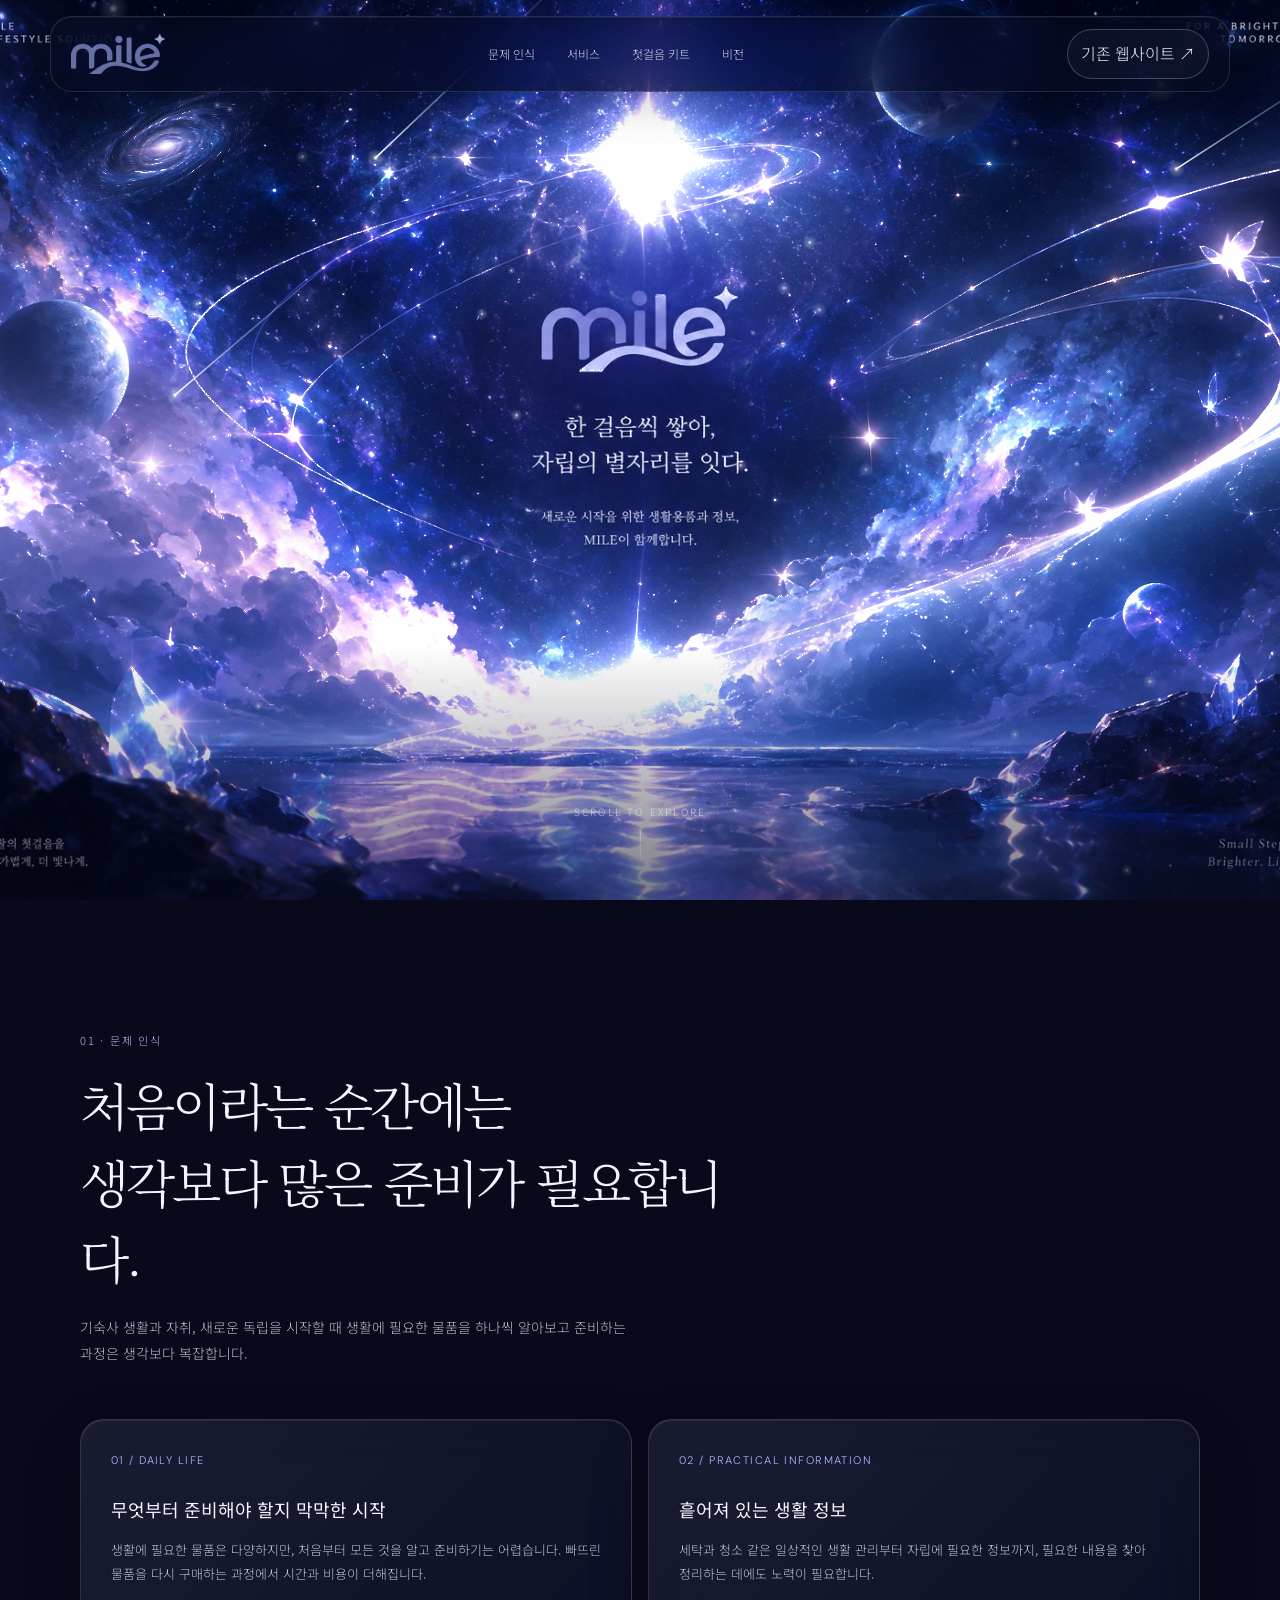
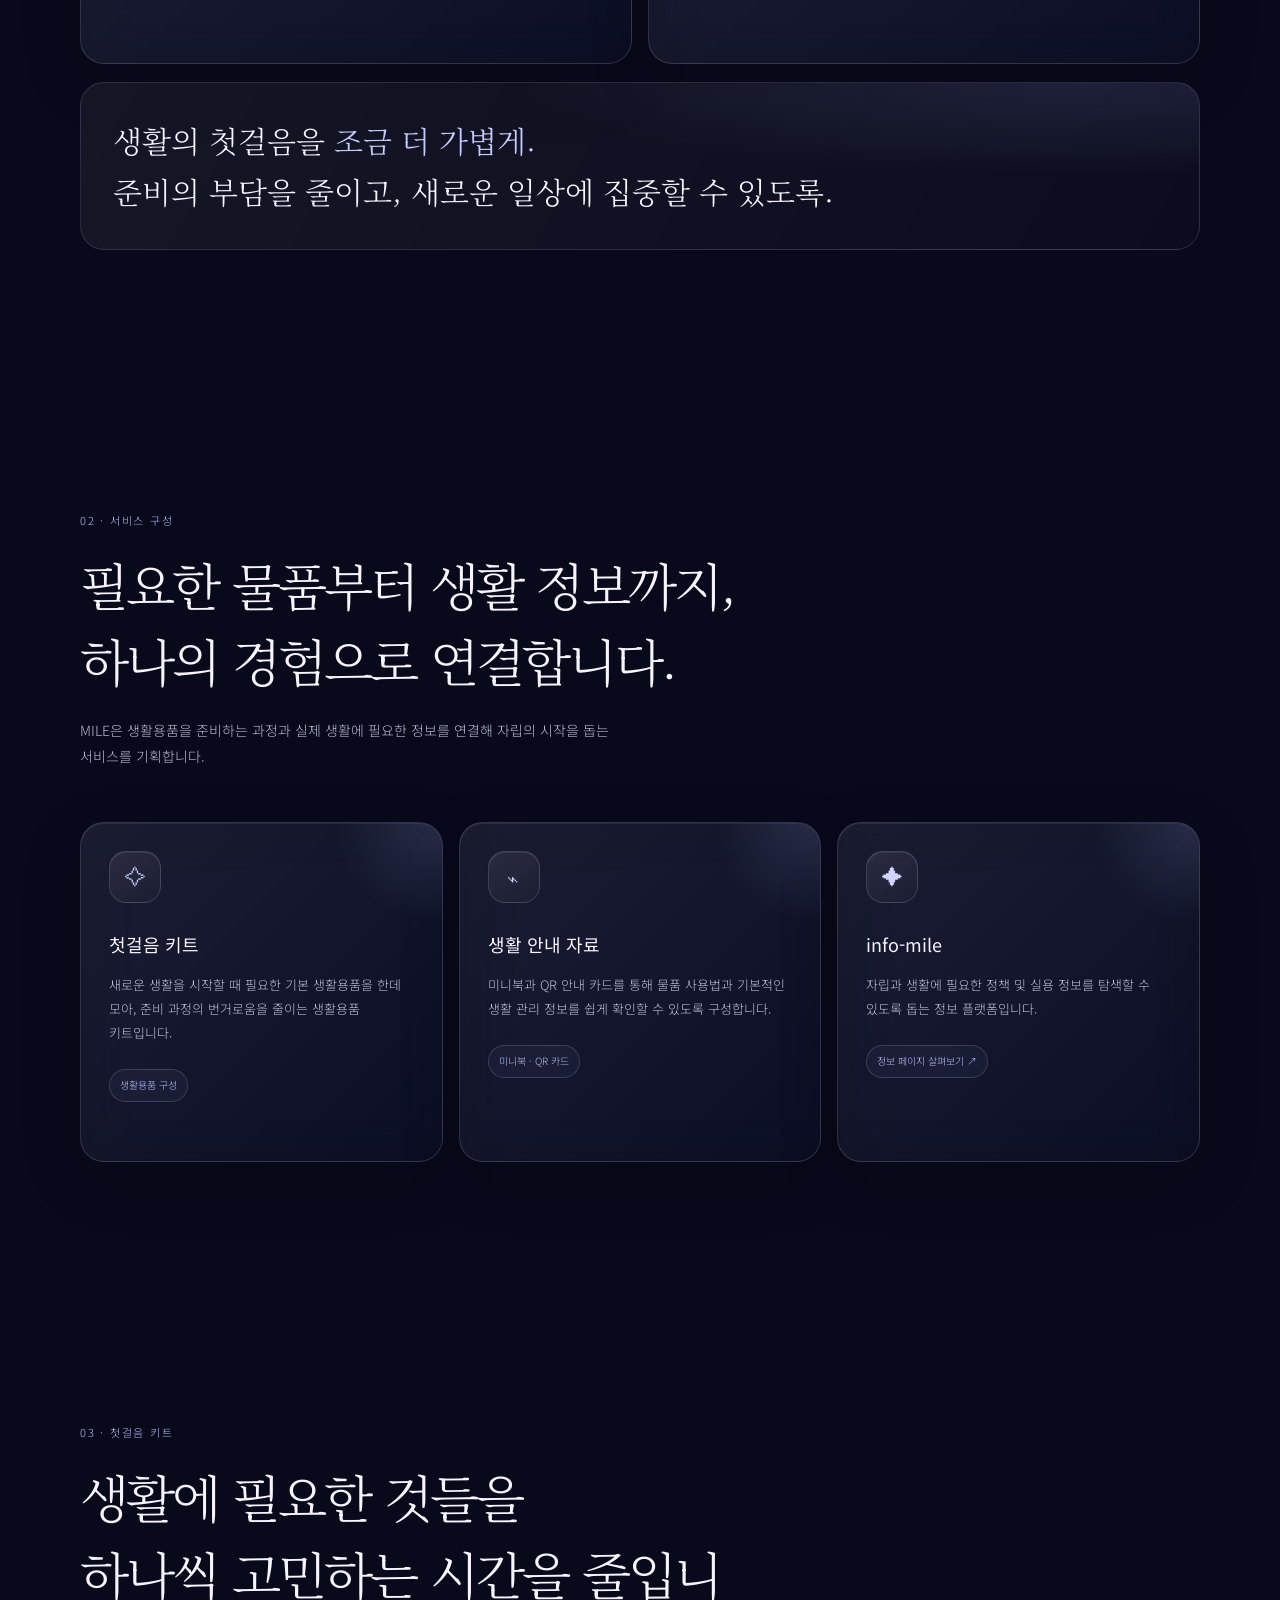
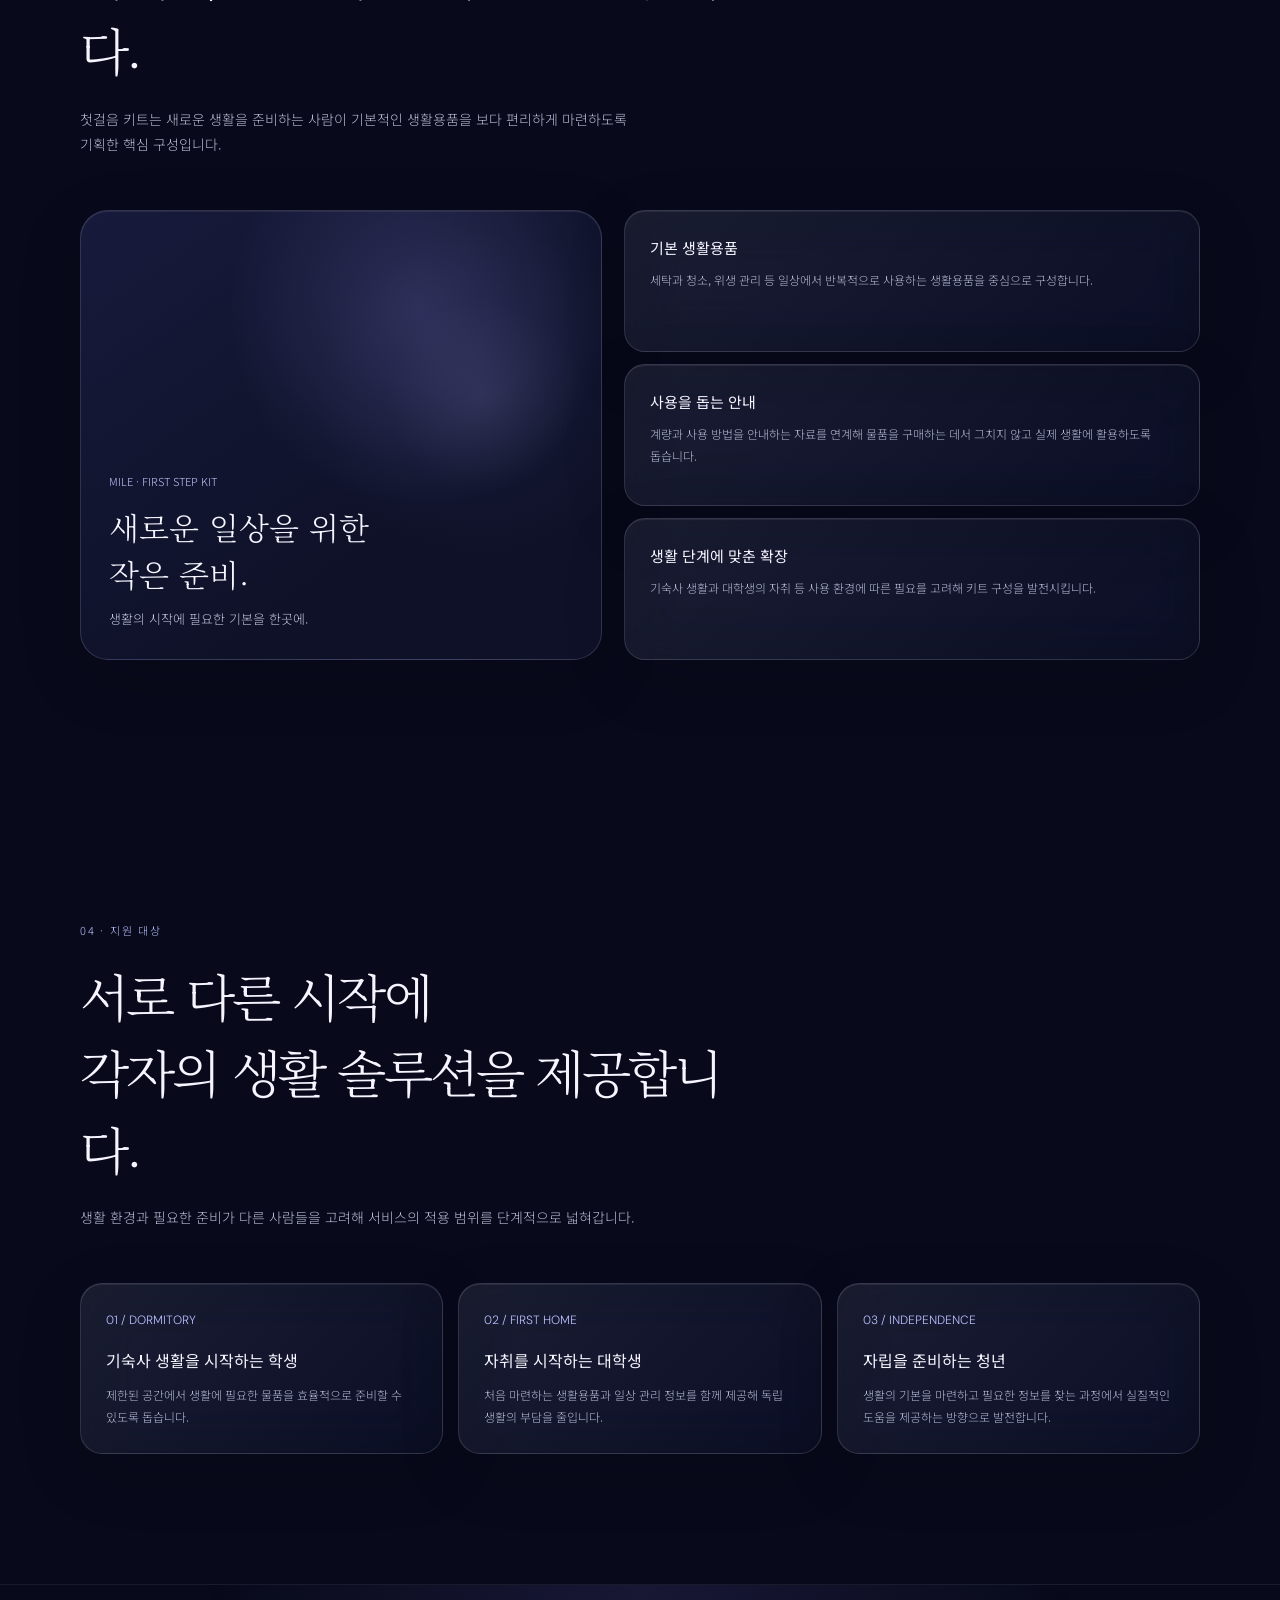
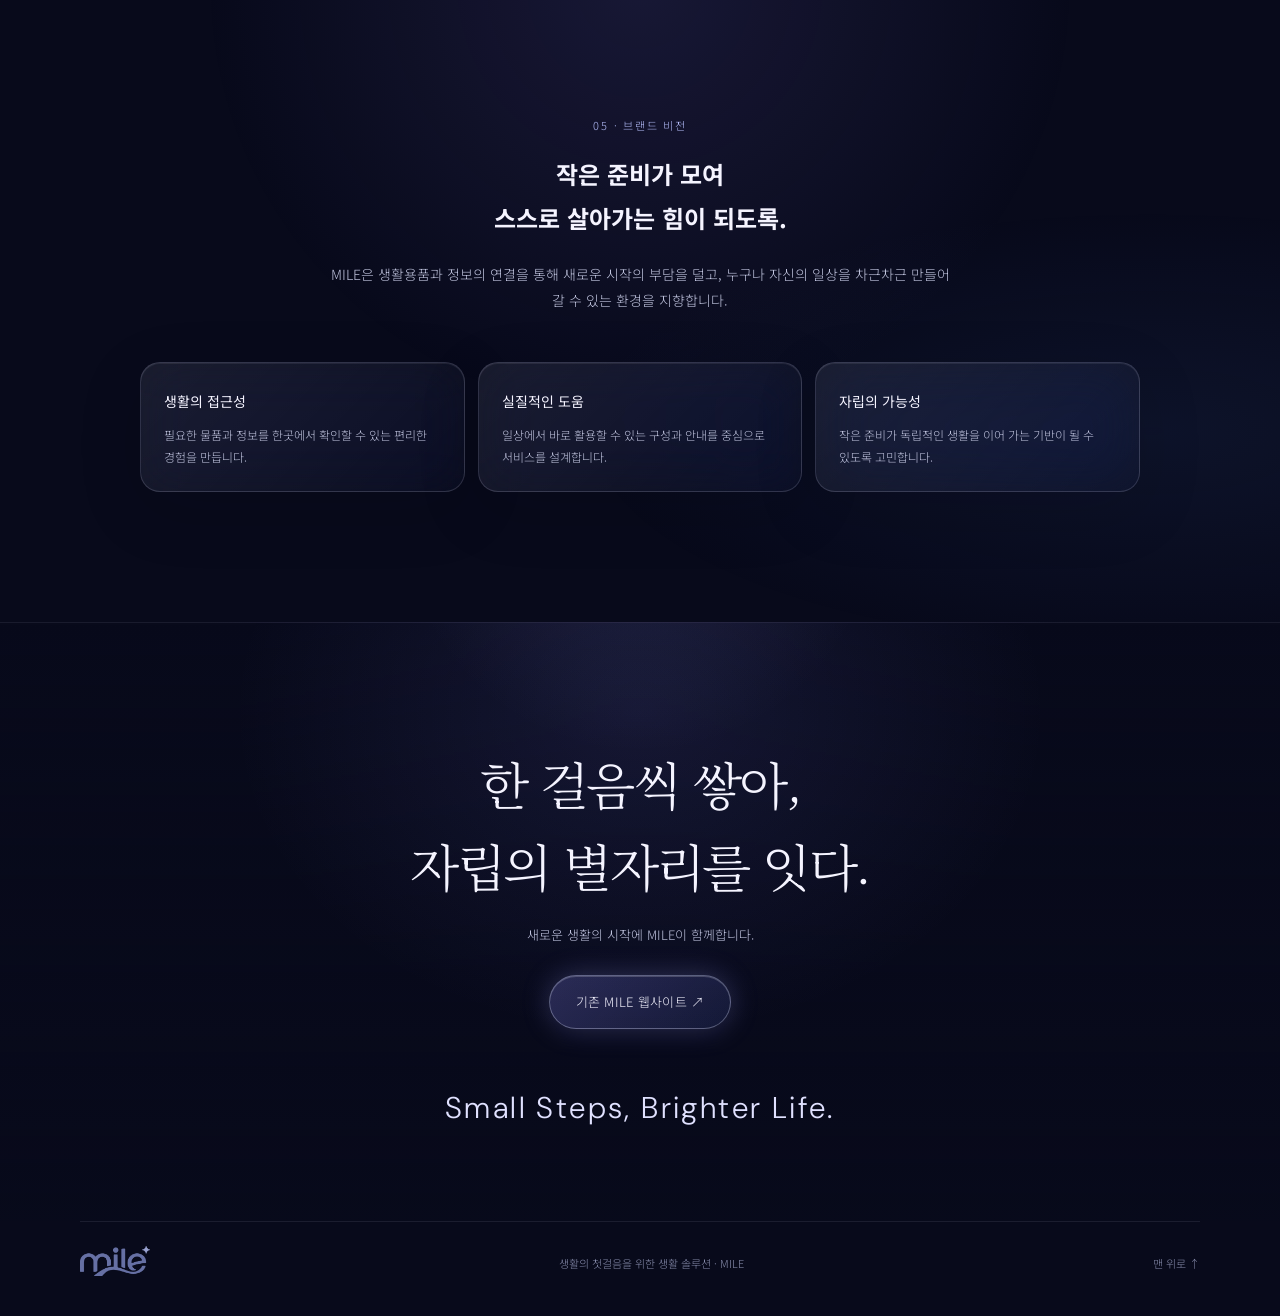
==== commit 56102ab4: "Add floating star dust and occasional shooting stars over the cosmos Co-Authored-By: Claude Opus 5.5" ====
--- a/index.html
+++ b/index.html
@@ -95,6 +95,15 @@
 }
 
 #cosmosGL.ready { opacity: 1; }
+
+/* 그림 위로 떠다니는 별가루와 별똥별 */
+#stardust {
+  position: absolute;
+  inset: 0;
+  width: 100%;
+  height: 100%;
+  mix-blend-mode: screen;
+}
 
 /* 스크롤하면 배경을 은은하게 어둡게 해 본문 가독성 확보 */
 .cosmos-veil {
@@ -716,6 +725,7 @@
     </div>
   </div>
   <div class="cosmos-veil"></div>
+  <canvas id="stardust"></canvas>
 </div>
 <div class="noise" aria-hidden="true"></div>
 
@@ -1211,6 +1221,111 @@
     requestAnimationFrame(loop);
   };
 
+  // 떠다니는 별가루 · 은은한 빛망울 · 가끔 지나가는 별똥별
+  const dust = document.getElementById("stardust");
+  if (dust && !reducedMotion) {
+    const ctx = dust.getContext("2d");
+    const colors = ["255,255,255", "222,218,255", "190,202,255", "238,226,255"];
+    const pick = () => colors[Math.floor(Math.random() * colors.length)];
+    let width, height, motes = [], meteors = [];
+    let nextMeteor = performance.now() + 1500;
+
+    const spawnMote = (anywhere) => {
+      const big = Math.random() < .12;
+      return {
+        x: Math.random() * width,
+        y: anywhere ? Math.random() * height : height + 20,
+        r: big ? Math.random() * 2 + 2 : Math.random() * 1.2 + .35,
+        vy: Math.random() * .25 + .06,
+        sway: Math.random() * .6 + .2,
+        phase: Math.random() * Math.PI * 2,
+        speed: Math.random() * .02 + .008,
+        color: pick()
+      };
+    };
+
+    const spawnMeteor = () => {
+      const angle = Math.PI * (.74 + Math.random() * .08);
+      const speed = Math.random() * 6 + 11;
+      return {
+        x: width * (.25 + Math.random() * .85),
+        y: -20 + Math.random() * height * .2,
+        vx: Math.cos(angle) * speed,
+        vy: Math.sin(angle) * speed,
+        len: Math.random() * 160 + 150,
+        life: 1
+      };
+    };
+
+    const glow = (x, y, r, color, alpha) => {
+      const g = ctx.createRadialGradient(x, y, 0, x, y, r * 5);
+      g.addColorStop(0, `rgba(${color},${alpha})`);
+      g.addColorStop(.3, `rgba(${color},${alpha * .3})`);
+      g.addColorStop(1, `rgba(${color},0)`);
+      ctx.fillStyle = g;
+      ctx.fillRect(x - r * 5, y - r * 5, r * 10, r * 10);
+    };
+
+    const resize = () => {
+      const ratio = Math.min(window.devicePixelRatio || 1, 2);
+      width = window.innerWidth;
+      height = window.innerHeight;
+      dust.width = width * ratio;
+      dust.height = height * ratio;
+      ctx.setTransform(ratio, 0, 0, ratio, 0, 0);
+      motes = Array.from({ length: Math.round(Math.min(110, width * height / 11000)) }, () => spawnMote(true));
+    };
+
+    const draw = (now) => {
+      ctx.clearRect(0, 0, width, height);
+      // 본문을 읽는 동안에는 조금 더 은은하게
+      const calm = 1 - (parseFloat(root.style.getPropertyValue("--veil")) || 0) * .5;
+
+      for (const m of motes) {
+        m.phase += m.speed;
+        m.y -= m.vy;
+        m.x += Math.sin(m.phase * .7) * m.sway * .3;
+        if (m.y < -20) Object.assign(m, spawnMote(false));
+        const twinkle = (Math.sin(m.phase * 2.2) + 1) / 2;
+        const alpha = (m.r > 2 ? .18 + twinkle * .25 : .15 + twinkle * .8) * calm;
+        glow(m.x, m.y, m.r, m.color, alpha);
+      }
+
+      if (now > nextMeteor) {
+        meteors.push(spawnMeteor());
+        nextMeteor = now + 2500 + Math.random() * 4500;
+      }
+      meteors = meteors.filter(m => m.life > 0 && m.y < height + 200);
+      for (const m of meteors) {
+        m.x += m.vx;
+        m.y += m.vy;
+        m.life -= .011;
+        const speed = Math.hypot(m.vx, m.vy);
+        const tx = m.x - m.vx / speed * m.len;
+        const ty = m.y - m.vy / speed * m.len;
+        const fade = Math.min(m.life * 2, 1) * calm;
+        const trail = ctx.createLinearGradient(m.x, m.y, tx, ty);
+        trail.addColorStop(0, `rgba(255,255,255,${fade})`);
+        trail.addColorStop(.25, `rgba(205,210,255,${fade * .5})`);
+        trail.addColorStop(1, "rgba(160,170,255,0)");
+        ctx.strokeStyle = trail;
+        ctx.lineWidth = 1.6;
+        ctx.lineCap = "round";
+        ctx.beginPath();
+        ctx.moveTo(m.x, m.y);
+        ctx.lineTo(tx, ty);
+        ctx.stroke();
+        glow(m.x, m.y, 1.8, "255,255,255", fade);
+      }
+
+      requestAnimationFrame(draw);
+    };
+
+    resize();
+    window.addEventListener("resize", resize);
+    requestAnimationFrame(draw);
+  }
+
   if (glCanvas && picture && !reducedMotion) {
     if (picture.complete && picture.naturalWidth) startCosmos();
     else picture.addEventListener("load", startCosmos, { once: true });
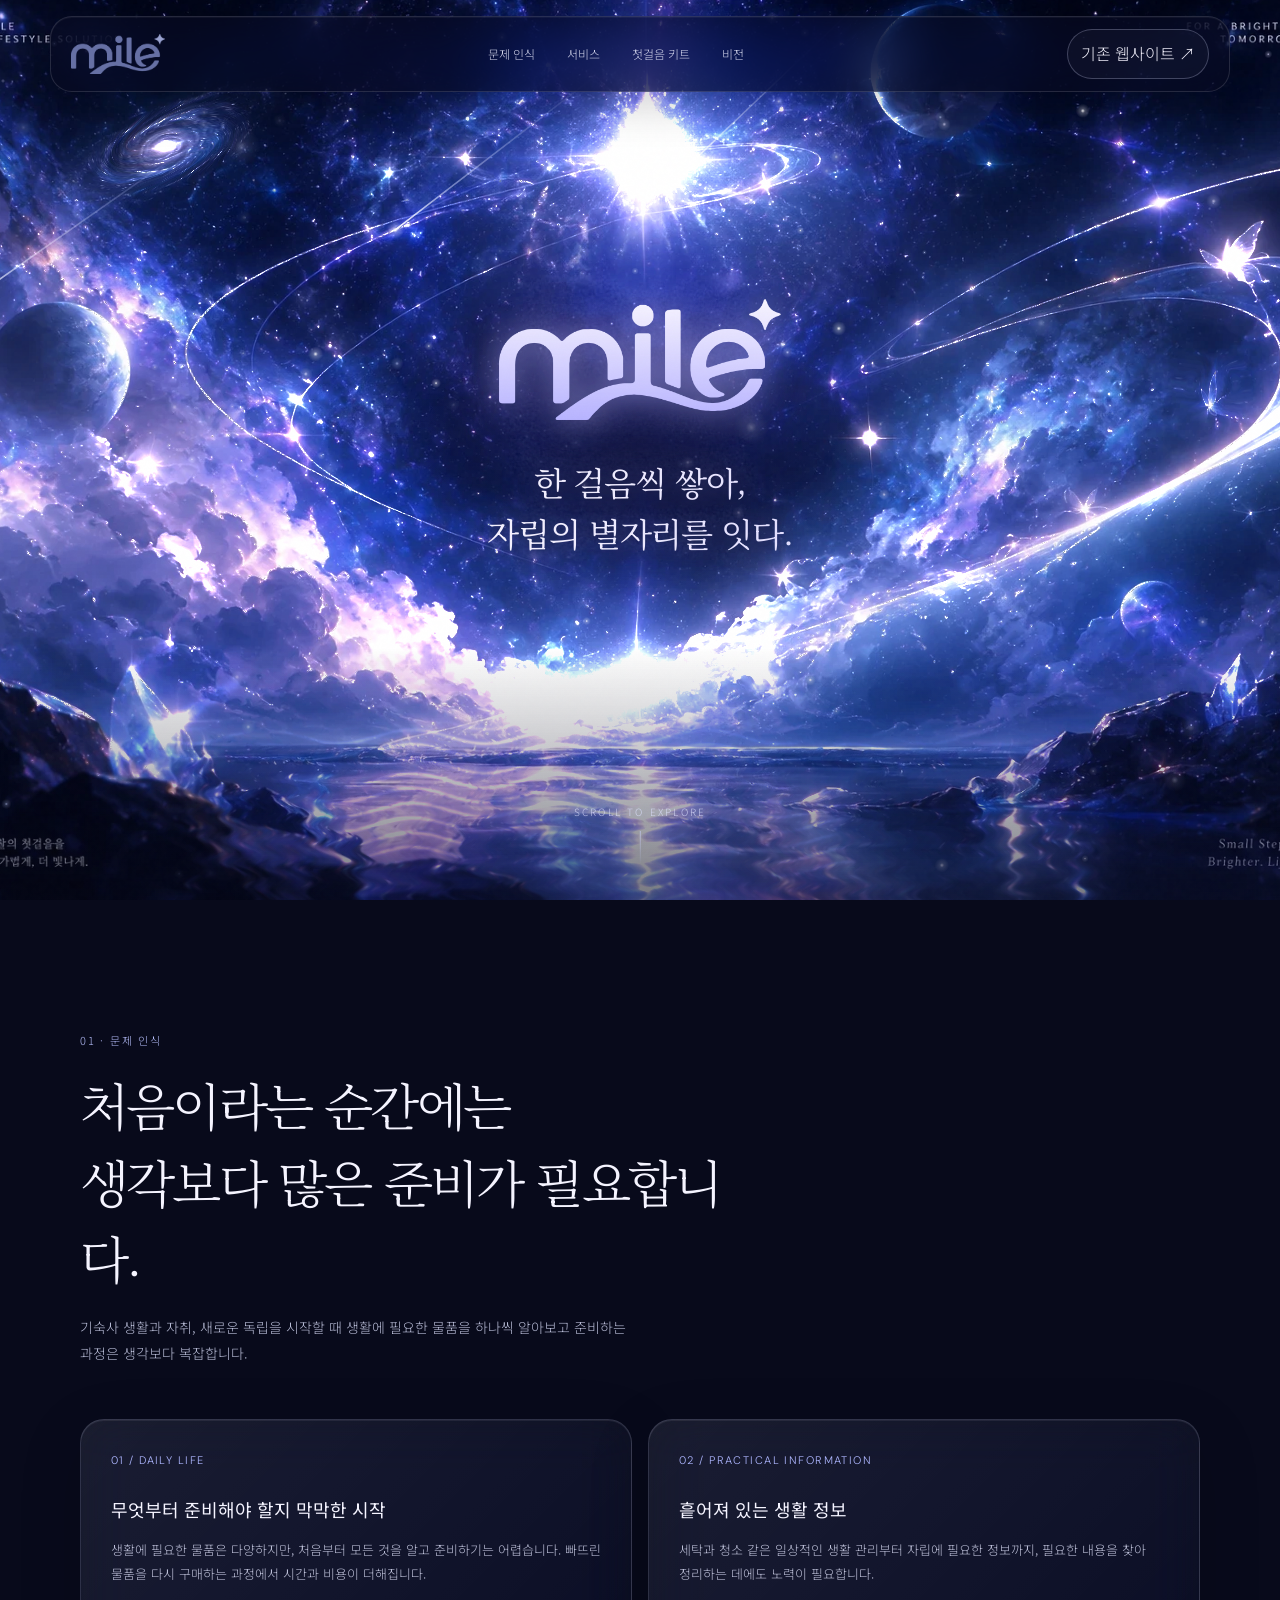
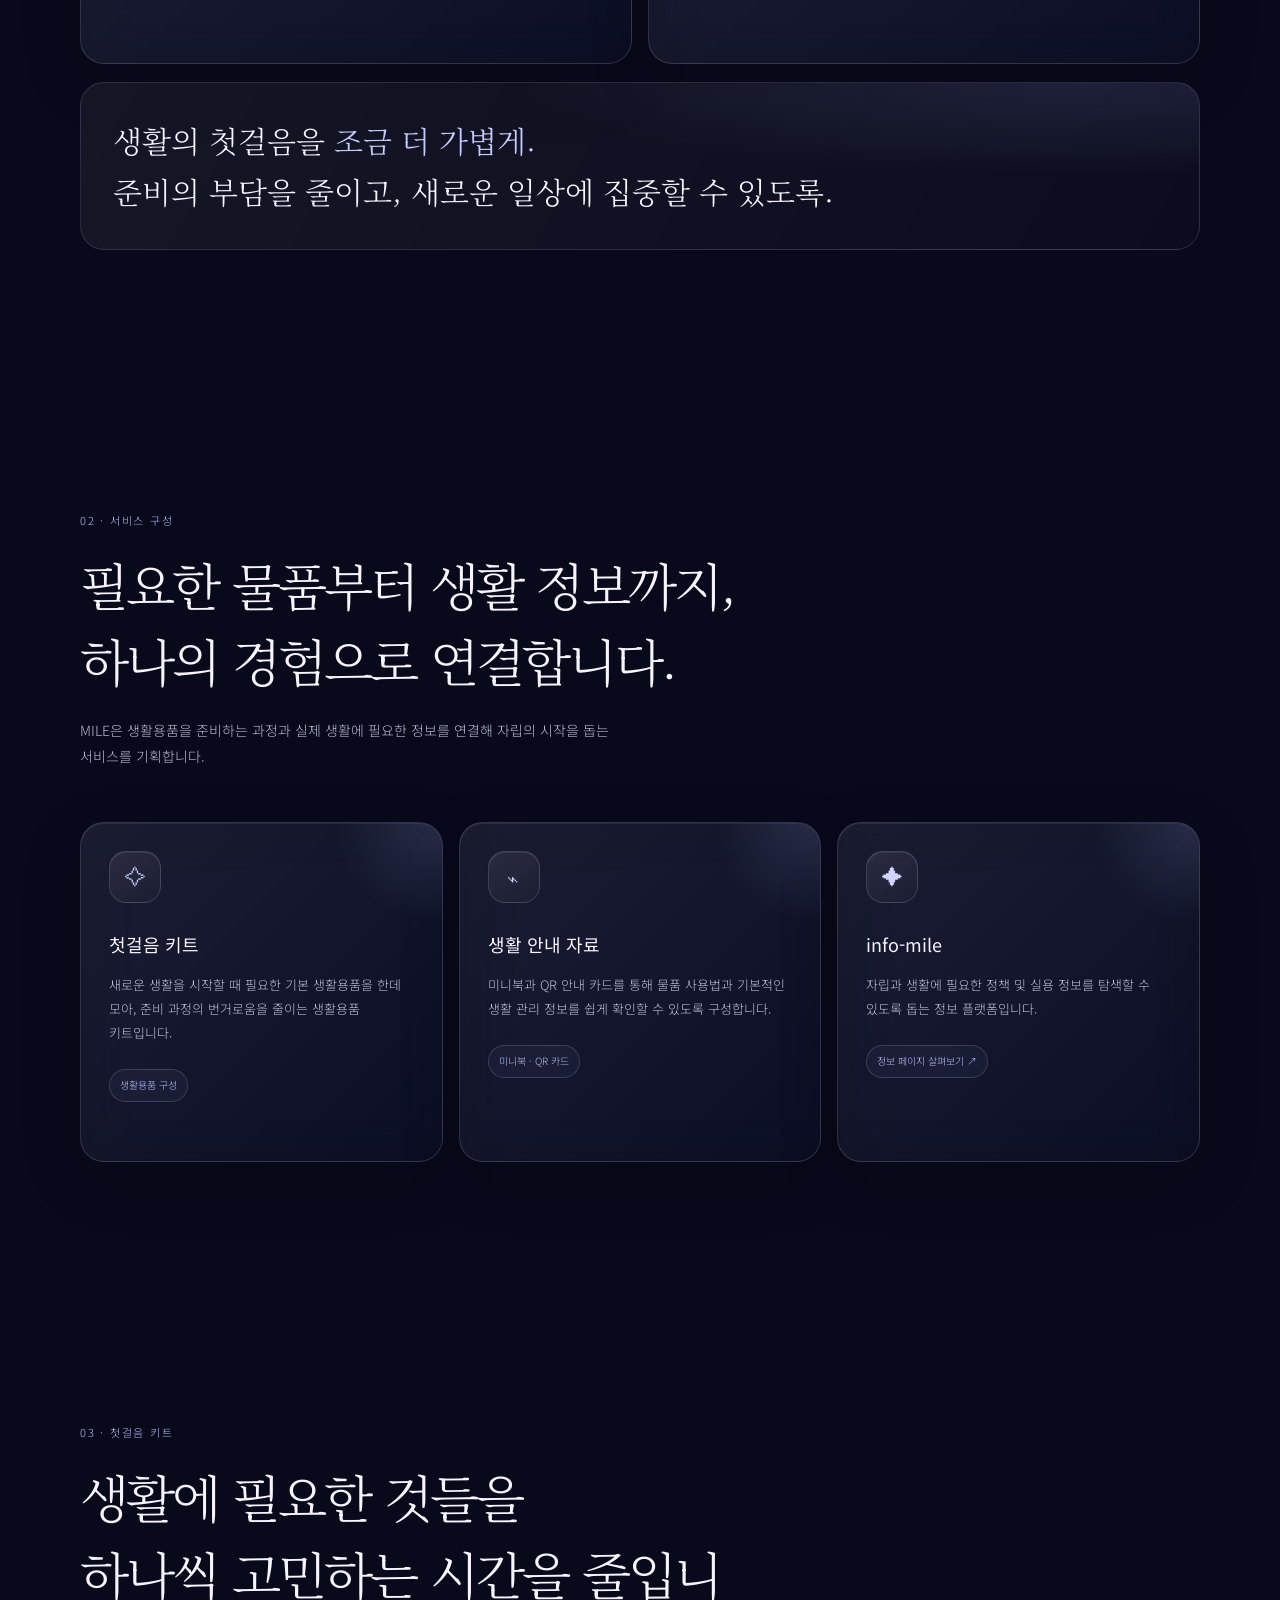
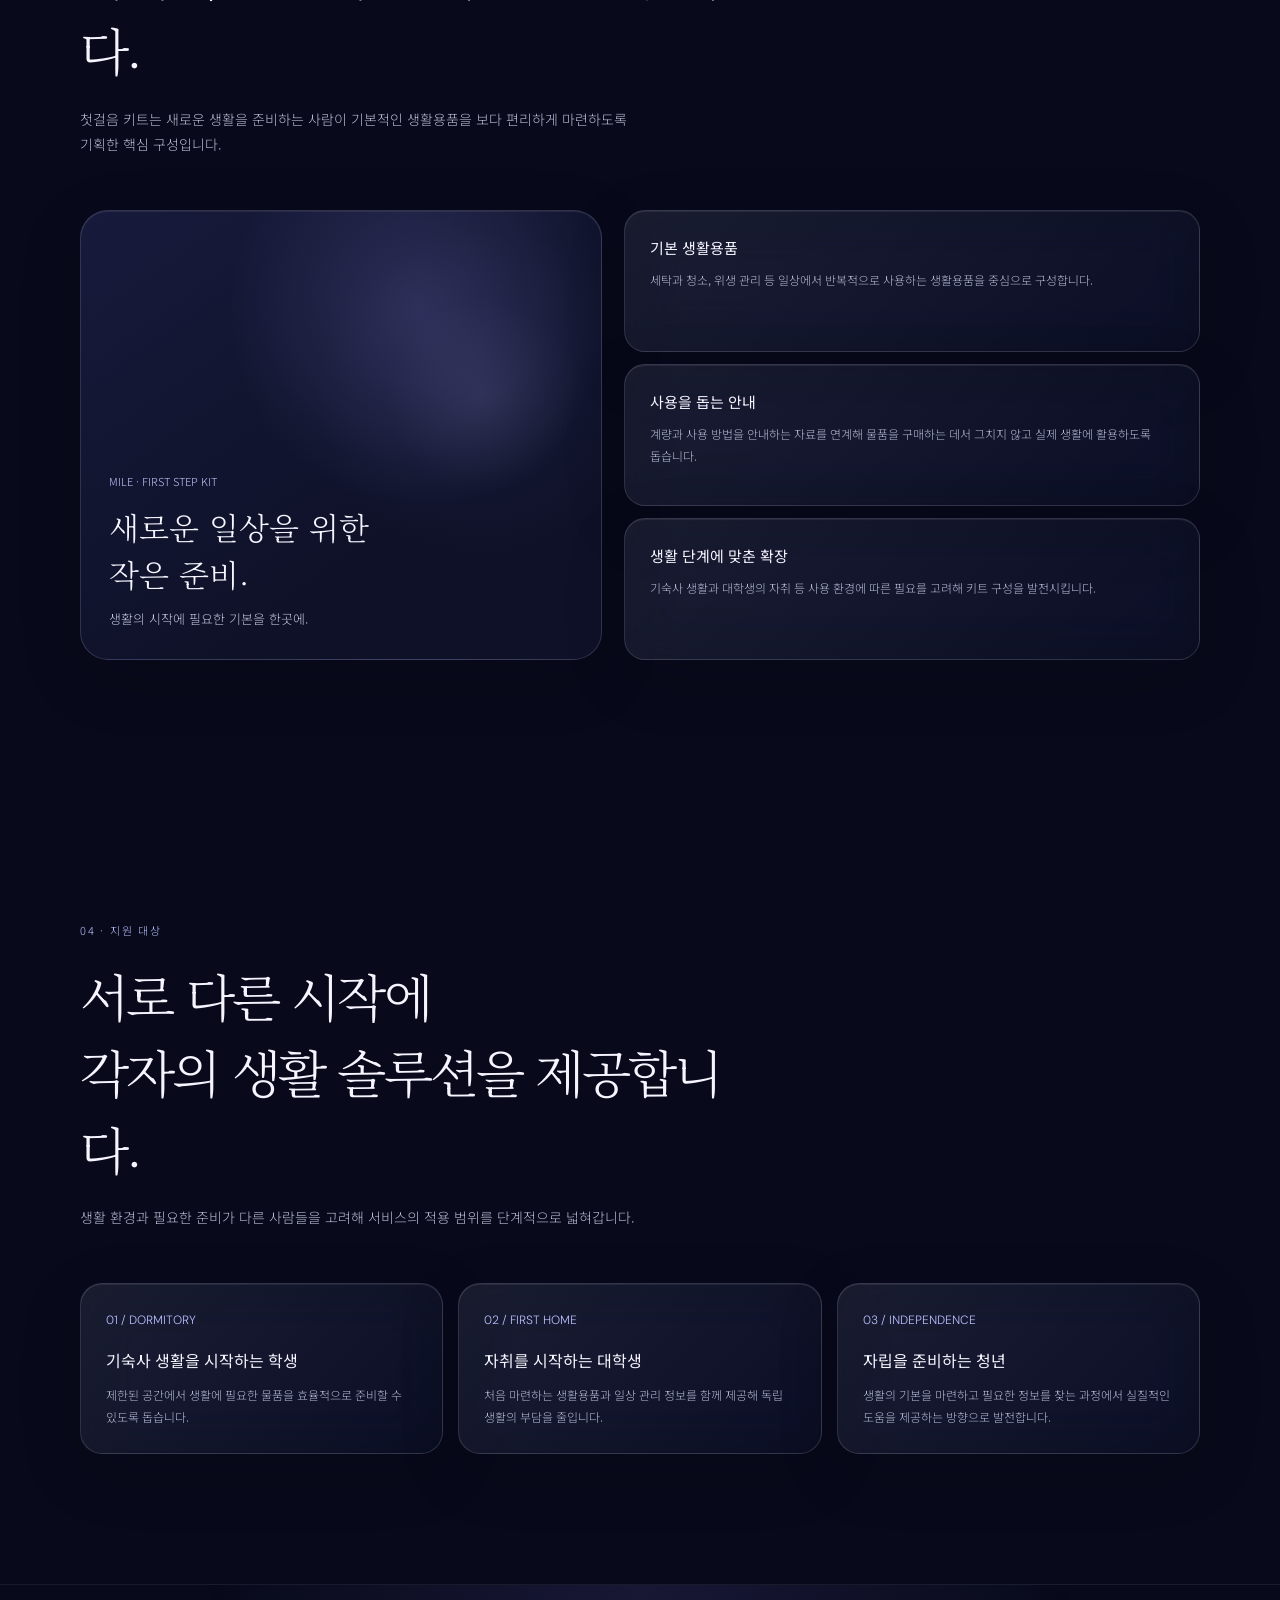
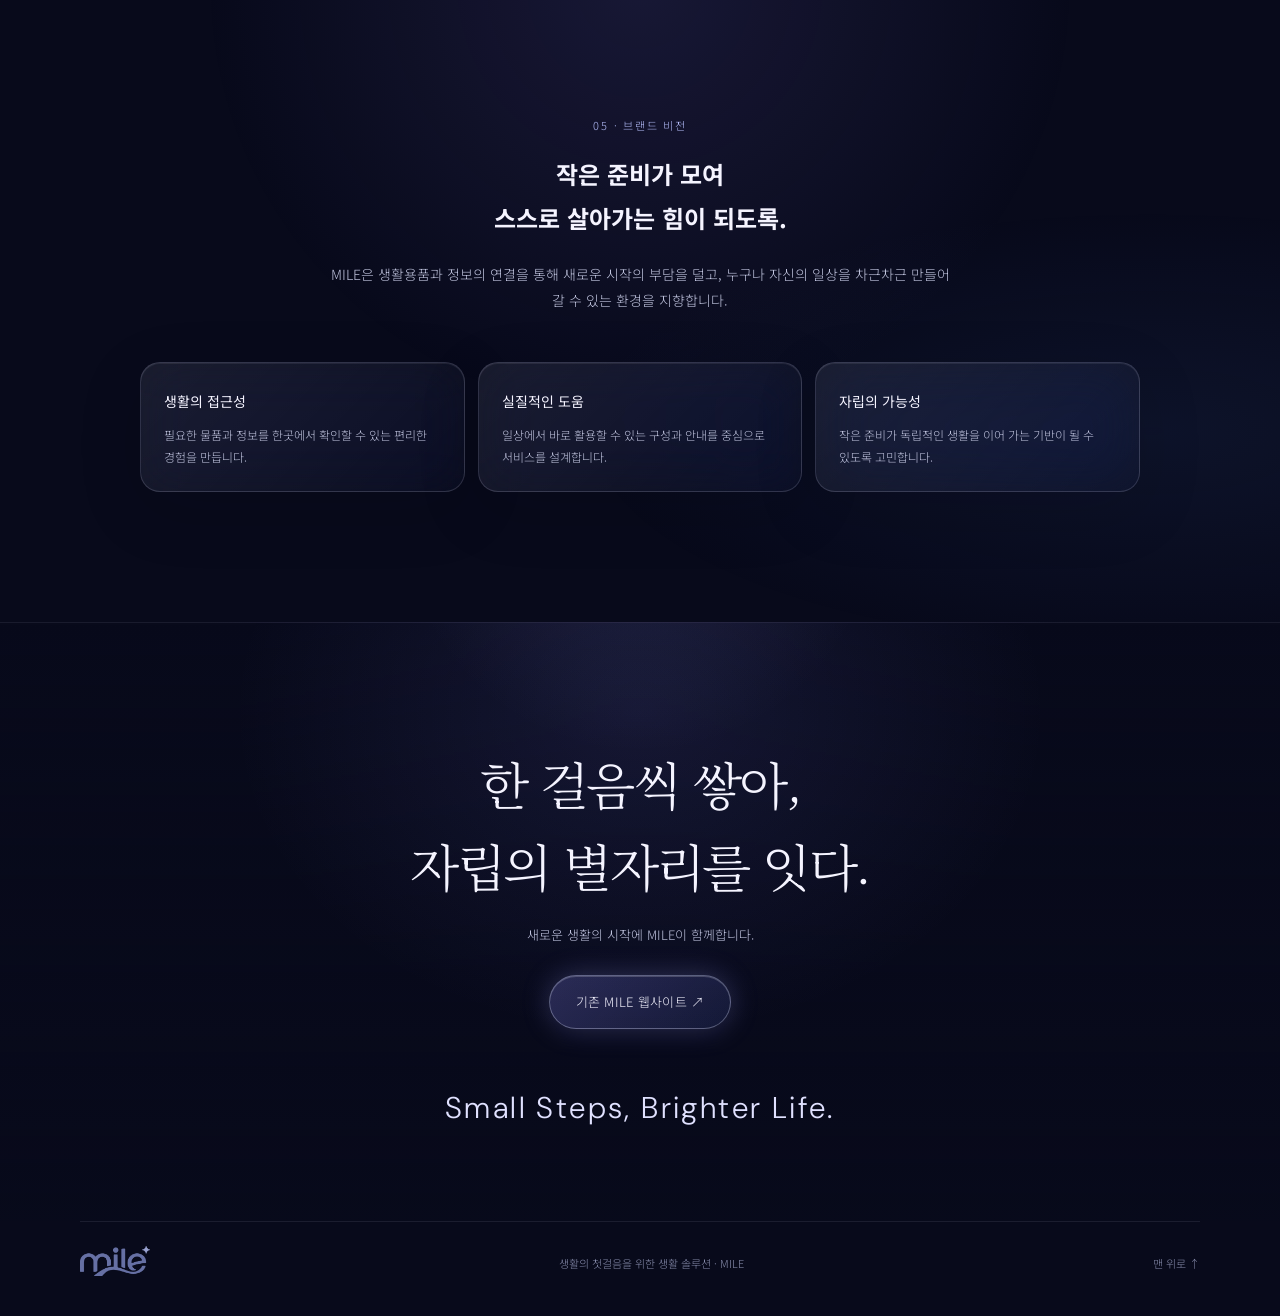
==== commit 649b296b: "Replace baked-in hero text with live logo and slogan - Remove the low-resolution logo and slogan fro" ====
--- a/index.html
+++ b/index.html
@@ -211,6 +211,77 @@
   background: linear-gradient(180deg, transparent 72%, rgba(6,8,24,.55));
 }
 
+/* 배경 위에 올린 로고와 문구 */
+.hero-content {
+  position: relative;
+  z-index: 5;
+  display: flex;
+  flex-direction: column;
+  align-items: center;
+  margin-top: -9vh;
+}
+
+/* 문구 뒤의 은은한 어둠으로 가독성 확보 */
+.hero-content::before {
+  content: "";
+  position: absolute;
+  z-index: -1;
+  left: 50%;
+  top: 55%;
+  width: 150%;
+  height: 120%;
+  translate: -50% -50%;
+  background: radial-gradient(ellipse closest-side, rgba(8,10,34,.55), rgba(8,10,34,.25) 55%, transparent);
+  pointer-events: none;
+}
+
+.hero-logo {
+  position: relative;
+  width: clamp(200px, 22vw, 330px);
+  margin-bottom: clamp(26px, 4vh, 42px);
+  filter: drop-shadow(0 0 16px rgba(196,190,255,.6)) drop-shadow(0 0 48px rgba(140,128,255,.45));
+  animation: logoArrive 1.8s cubic-bezier(.2,.75,.25,1) .3s both, logoFloat 7s ease-in-out 2.1s infinite alternate;
+}
+
+.hero-logo img {
+  display: block;
+  width: 100%;
+  height: auto;
+}
+
+/* 로고 모양을 따라 스쳐 지나가는 빛 */
+.hero-logo::after {
+  content: "";
+  position: absolute;
+  inset: 0;
+  background: linear-gradient(110deg, transparent 38%, rgba(255,255,255,.95) 50%, transparent 62%);
+  background-size: 260% 100%;
+  background-position: 120% 0;
+  -webkit-mask: url("assets/mile-logo-light.png") center / contain no-repeat;
+  mask: url("assets/mile-logo-light.png") center / contain no-repeat;
+  animation: logoShine 6s ease-in-out 2.4s infinite;
+}
+
+.hero-title {
+  margin: 0;
+  font-family: var(--serif);
+  font-size: clamp(24px, 2.6vw, 38px);
+  font-weight: 400;
+  line-height: 1.55;
+  letter-spacing: -.035em;
+  word-break: keep-all;
+  color: transparent;
+  background: linear-gradient(100deg, #f6f3ff 0%, #f6f3ff 40%, #ffffff 48%, #c9c4ff 52%, #f6f3ff 60%, #e2deff 100%);
+  background-size: 250% 100%;
+  background-position: 100% 0;
+  -webkit-background-clip: text;
+  background-clip: text;
+  filter: drop-shadow(0 0 14px rgba(176,170,255,.55)) drop-shadow(0 2px 12px rgba(5,8,35,.85));
+  animation: titleArrive 1.8s cubic-bezier(.2,.75,.25,1) .8s both, titleShimmer 7s ease-in-out 2.6s infinite;
+}
+
+.hero-title span { display: block; }
+
 .scroll-cue {
   position: absolute;
   z-index: 5;
@@ -657,6 +728,31 @@
   100% { translate: 120% 0; }
 }
 
+@keyframes logoArrive {
+  from { opacity: 0; transform: translateY(18px) scale(.94); filter: blur(10px) brightness(2); }
+  to { opacity: 1; transform: none; }
+}
+
+@keyframes logoFloat {
+  from { translate: 0 0; }
+  to { translate: 0 -8px; }
+}
+
+@keyframes logoShine {
+  0%, 55% { background-position: 120% 0; }
+  100% { background-position: -20% 0; }
+}
+
+@keyframes titleArrive {
+  from { opacity: 0; transform: translateY(16px); letter-spacing: .04em; }
+  to { opacity: 1; transform: none; }
+}
+
+@keyframes titleShimmer {
+  0%, 50% { background-position: 100% 0; }
+  100% { background-position: 0% 0; }
+}
+
 @keyframes heroArrive {
   from { opacity: 0; transform: translateY(20px); }
   to { opacity: 1; transform: translateY(0); }
@@ -691,8 +787,7 @@
   .nav-links { font-size: 11px; gap: 10px; }
   .nav-external { padding: 8px 10px; font-size: 10px; }
   .hero { padding: 125px 22px 90px; }
-  .hero h1 { font-size: clamp(39px, 11vw, 60px); }
-  .hero-description { font-size: 13px; }
+  .hero-title { font-size: clamp(22px, 6.4vw, 28px); }
   .section { width: calc(100% - 36px); padding: 78px 0; }
   .section-heading { margin-bottom: 32px; }
   .problem-grid, .services-grid, .audience-grid, .vision-pillars { grid-template-columns: 1fr; }
@@ -749,8 +844,15 @@
 <main>
   <!-- 첫 화면 -->
   <section class="hero" id="home">
-    <!-- 로고와 문구는 배경 이미지에 담겨 있어 화면 낭독기용으로만 제공 -->
-    <h1 class="sr-only">MILE — 한 걸음씩 쌓아, 자립의 별자리를 잇다. 새로운 시작을 위한 생활용품과 정보, MILE이 함께합니다.</h1>
+    <div class="hero-content">
+      <div class="hero-logo">
+        <img src="assets/mile-logo-light.png" alt="MILE" width="998" height="430">
+      </div>
+      <h1 class="hero-title">
+        <span>한 걸음씩 쌓아,</span>
+        <span>자립의 별자리를 잇다.</span>
+      </h1>
+    </div>
 
     <div class="scroll-cue">SCROLL TO EXPLORE</div>
   </section>
@@ -1051,11 +1153,9 @@
       vec2 uv = vUv;
       float t = uTime;
 
-      // 로고와 문구는 움직이지 않도록 보호
-      float txt = max(max(box(uv, vec4(.415, .335, .585, .415), .01), box(uv, vec4(.405, .455, .595, .535), .01)),
-                  max(box(uv, vec4(.415, .555, .585, .61), .01),
-                  max(max(box(uv, vec4(.02, .03, .15, .075), .008), box(uv, vec4(.86, .03, .98, .075), .008)),
-                      max(box(uv, vec4(.02, .905, .13, .96), .008), box(uv, vec4(.88, .905, .98, .96), .008)))));
+      // 네 귀퉁이의 문구는 움직이지 않도록 보호
+      float txt = max(max(box(uv, vec4(.02, .03, .15, .075), .008), box(uv, vec4(.86, .03, .98, .075), .008)),
+                      max(box(uv, vec4(.02, .905, .13, .96), .008), box(uv, vec4(.88, .905, .98, .96), .008)));
       float P = 1. - txt;
       vec2 d = vec2(0.);
 
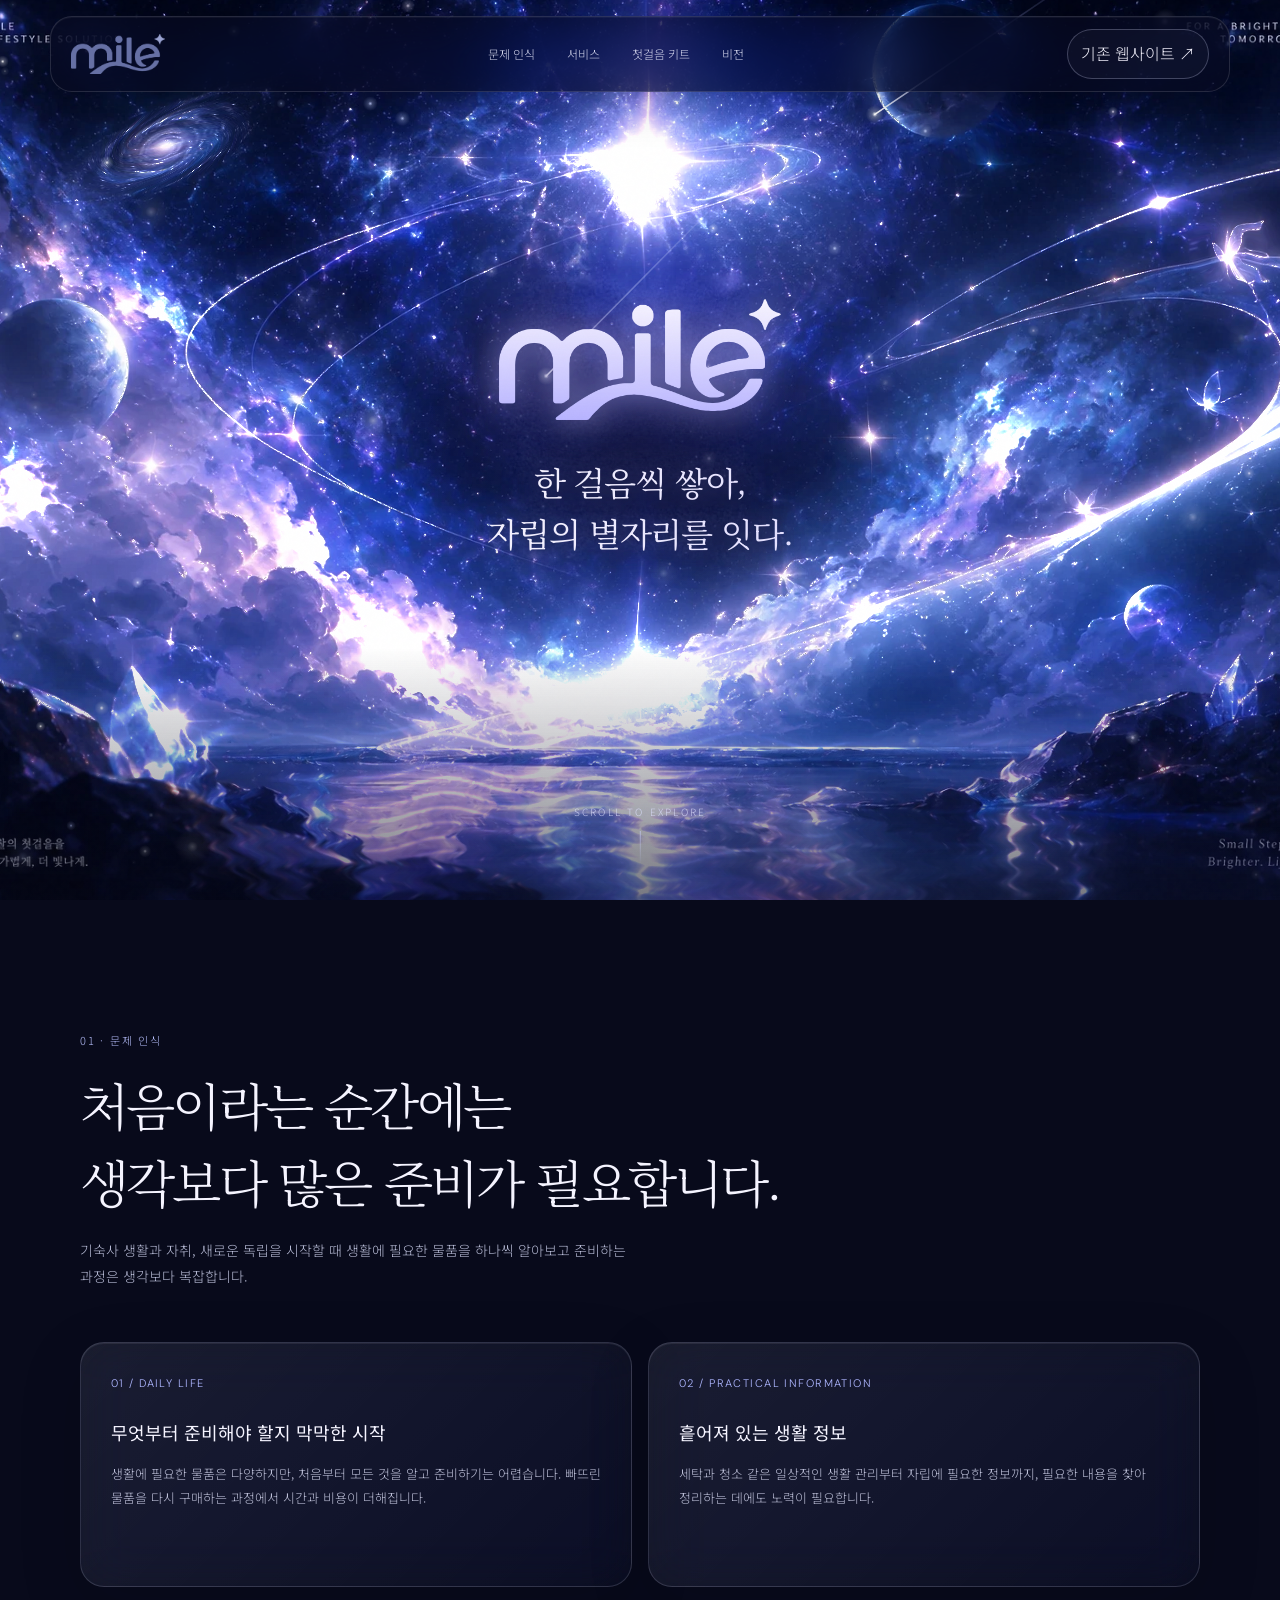
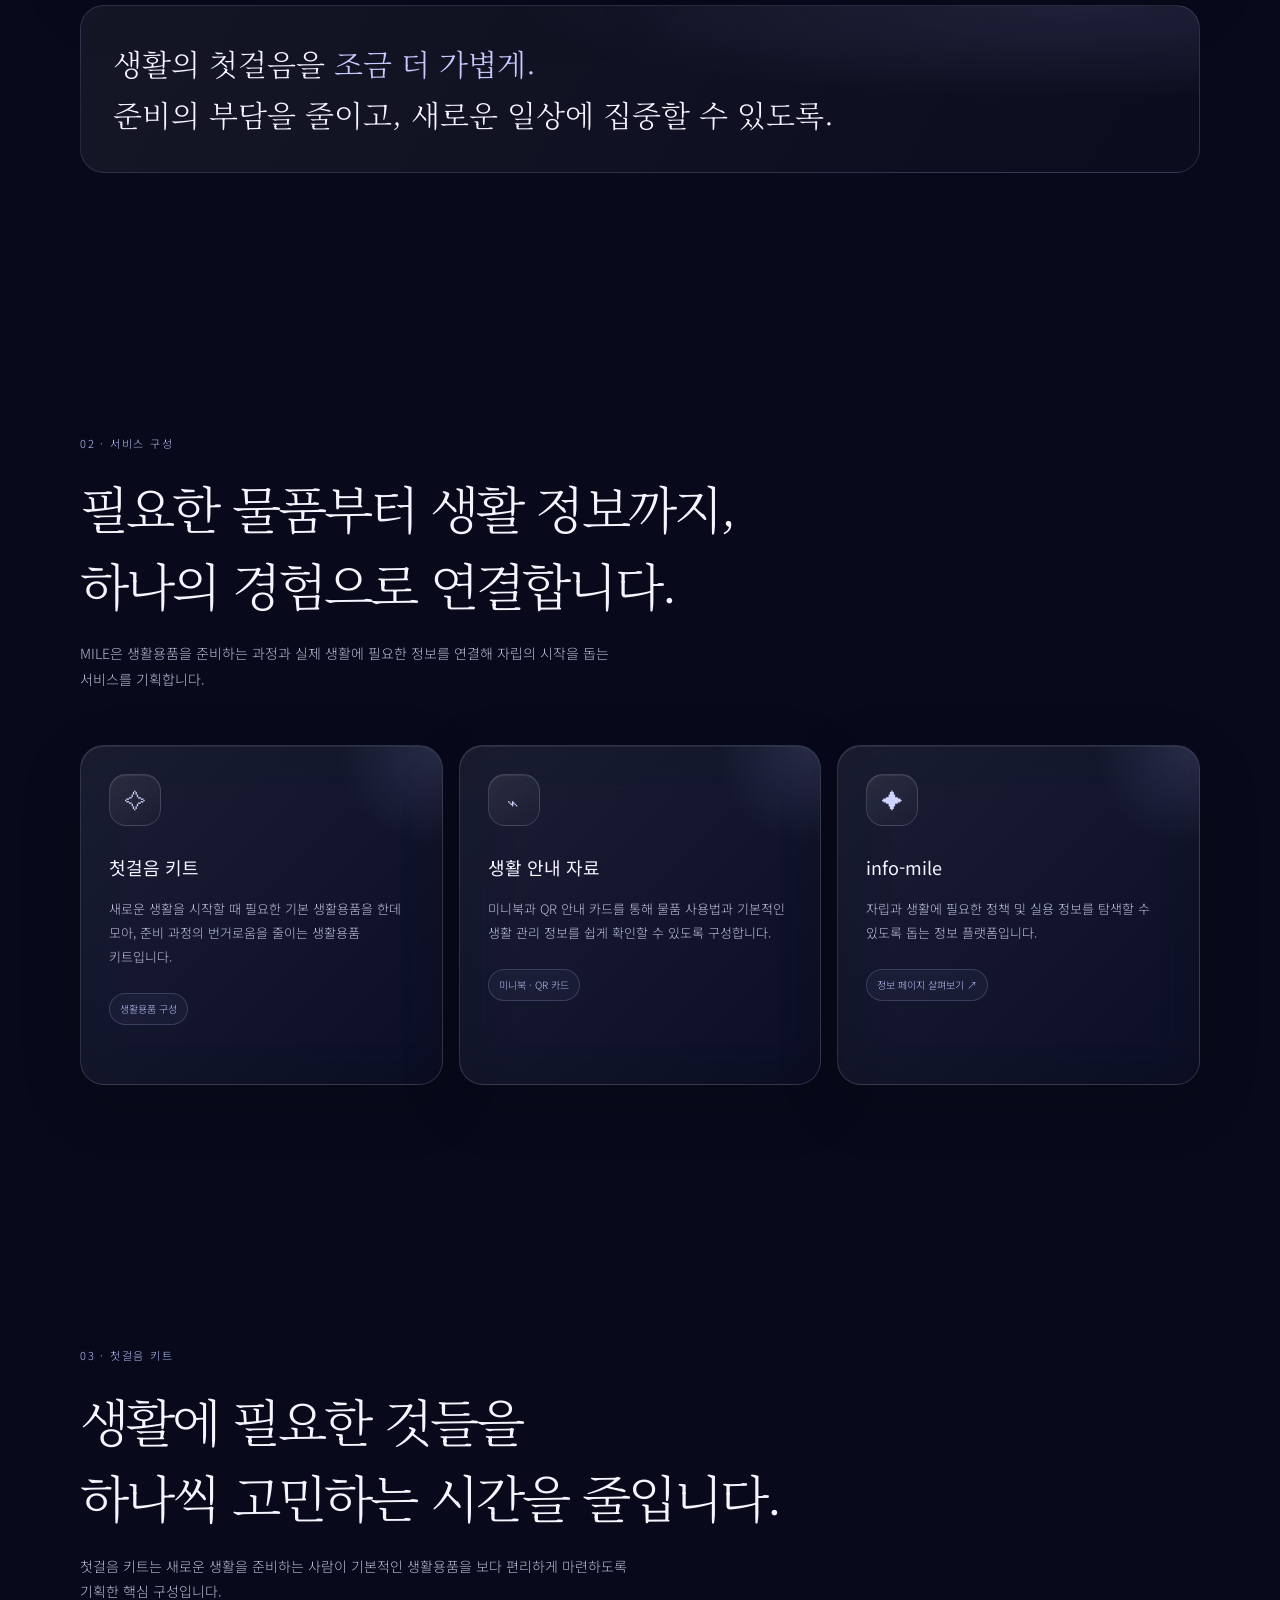
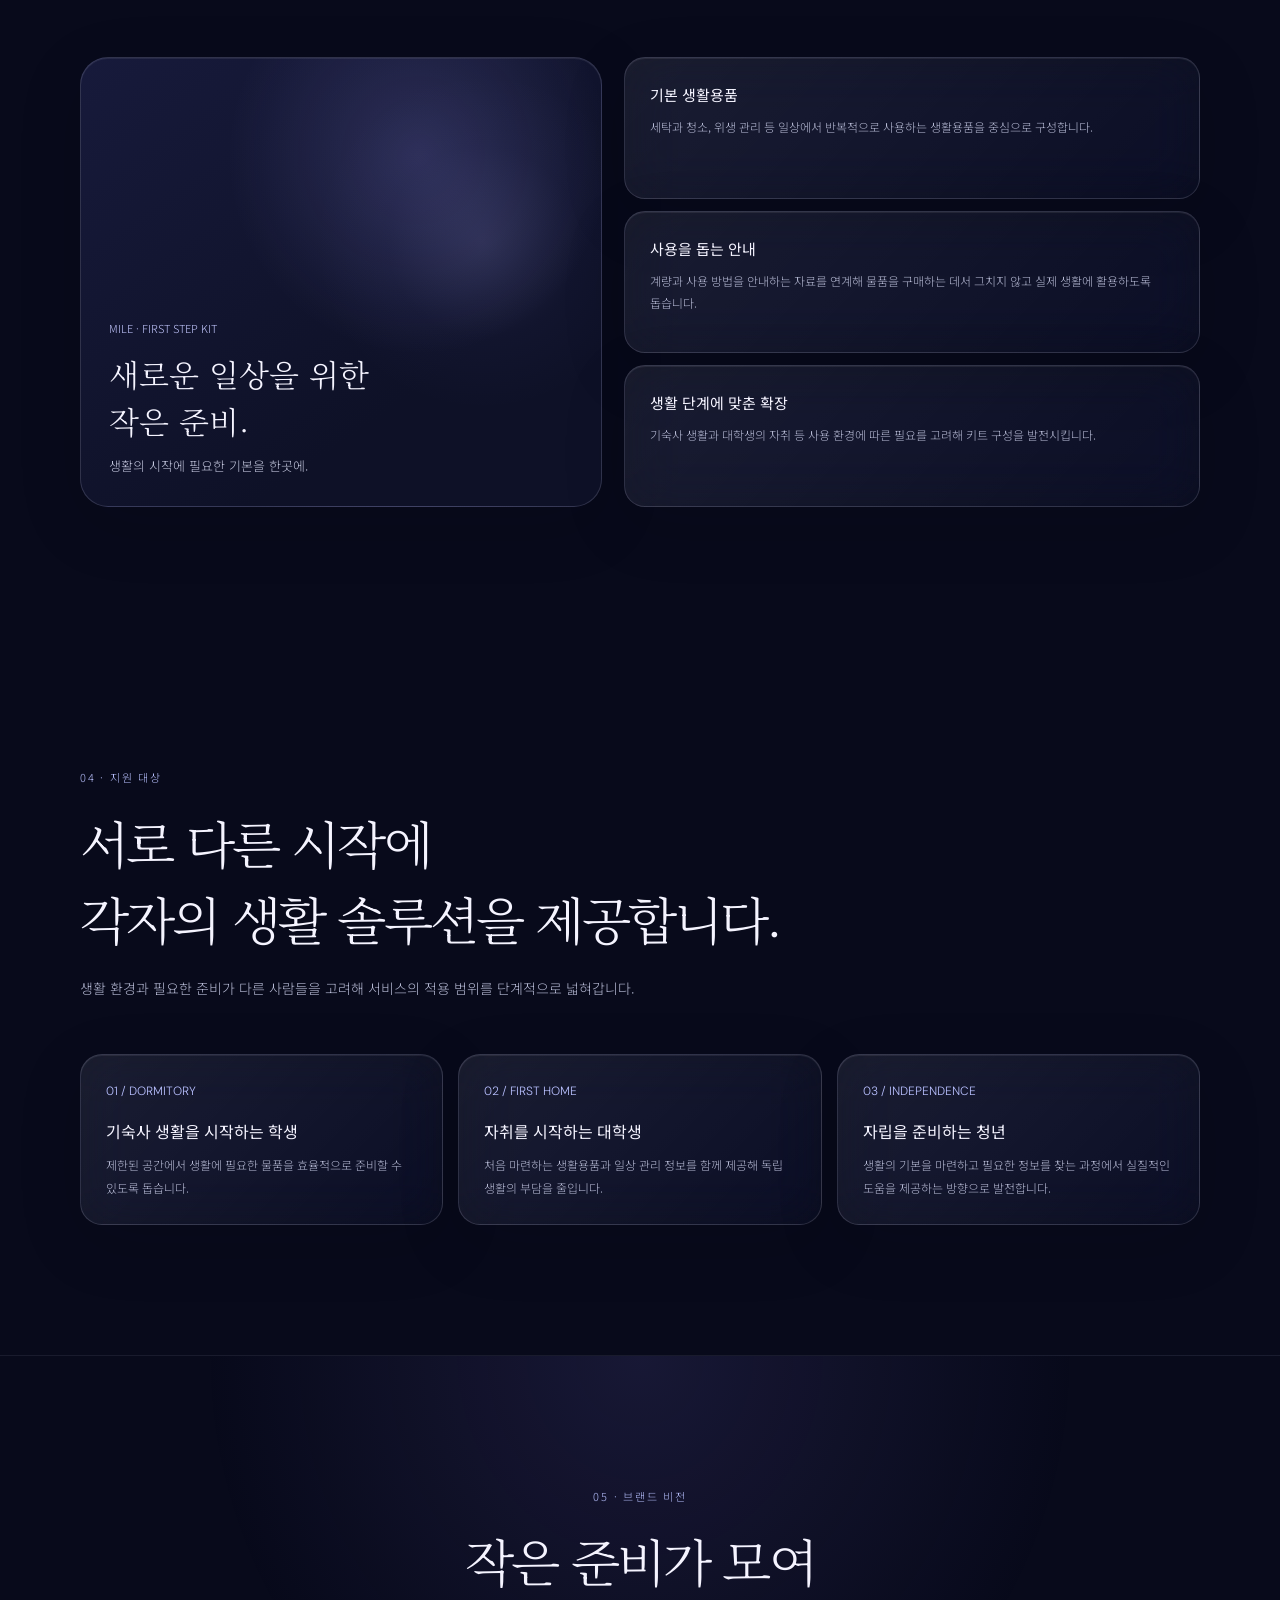
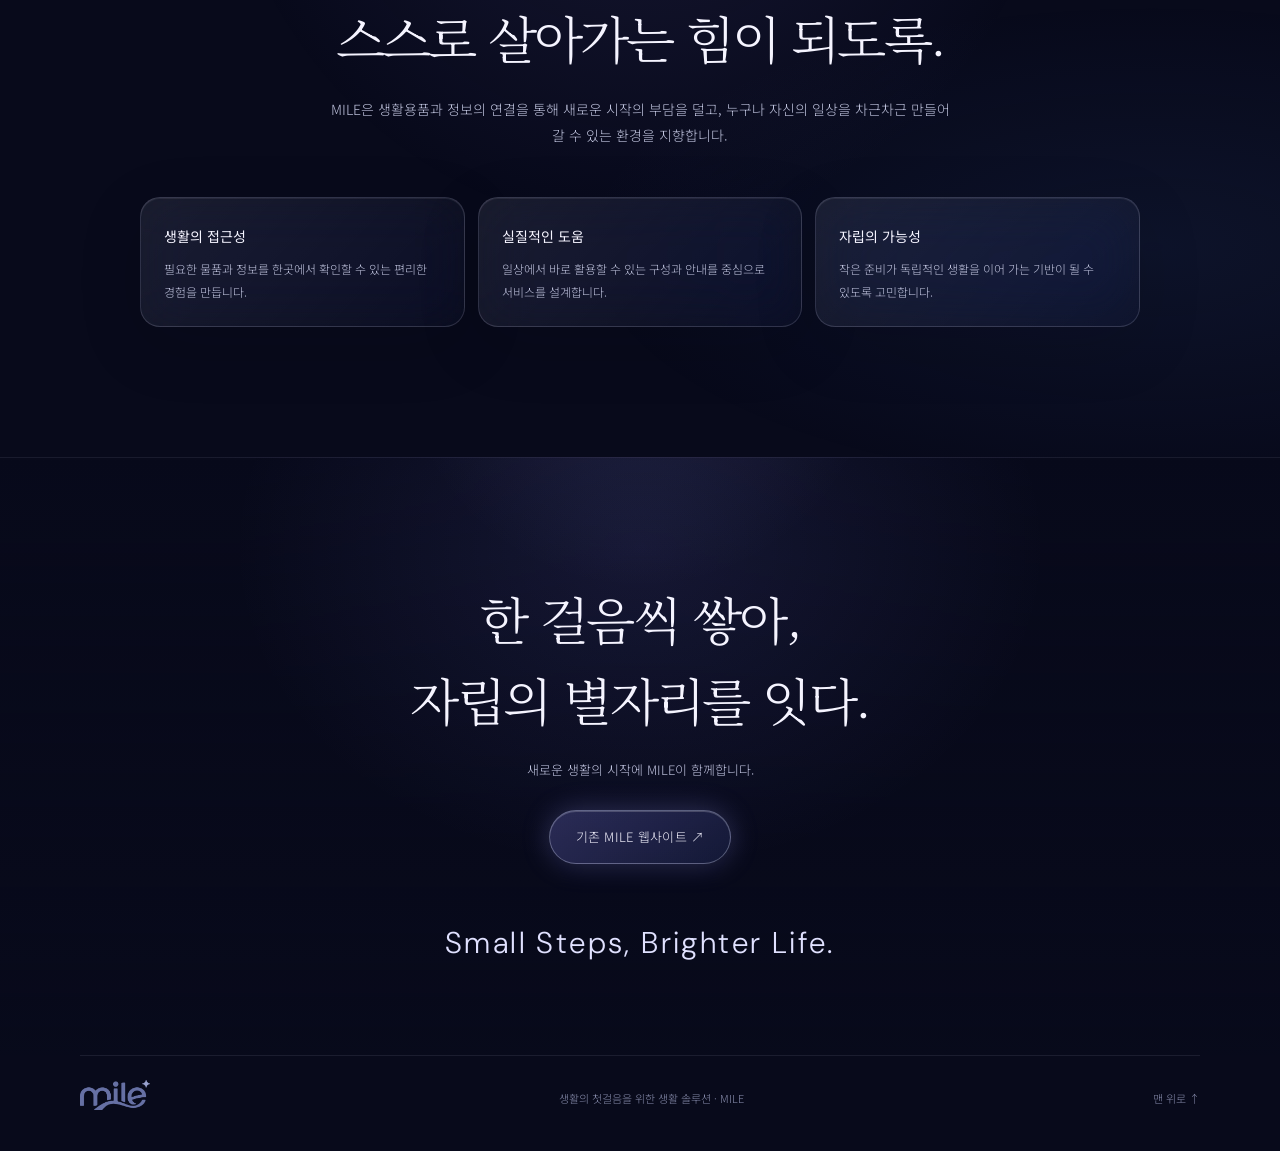
==== commit 35c5b2c4: "Keep section headings on two lines at every screen width Scale heading size with the viewport, drop " ====
--- a/index.html
+++ b/index.html
@@ -313,7 +313,7 @@
   padding: 130px 0;
 }
 
-.section-heading { max-width: 690px; margin-bottom: 52px; }
+.section-heading { margin-bottom: 52px; }
 
 .section-label {
   color: #b9c1ff;
@@ -322,9 +322,12 @@
   margin-bottom: 16px;
 }
 
-.section h2 {
+.section h2,
+.vision-inner h2 {
   font-family: var(--serif);
-  font-size: clamp(30px, 4.5vw, 51px);
+  /* 화면 폭에 맞춰 줄어들어 제목이 항상 두 줄에 맞도록 */
+  font-size: clamp(18px, 5.3vw, 51px);
+  word-break: keep-all;
   line-height: 1.5;
   letter-spacing: -.055em;
   font-weight: 300;
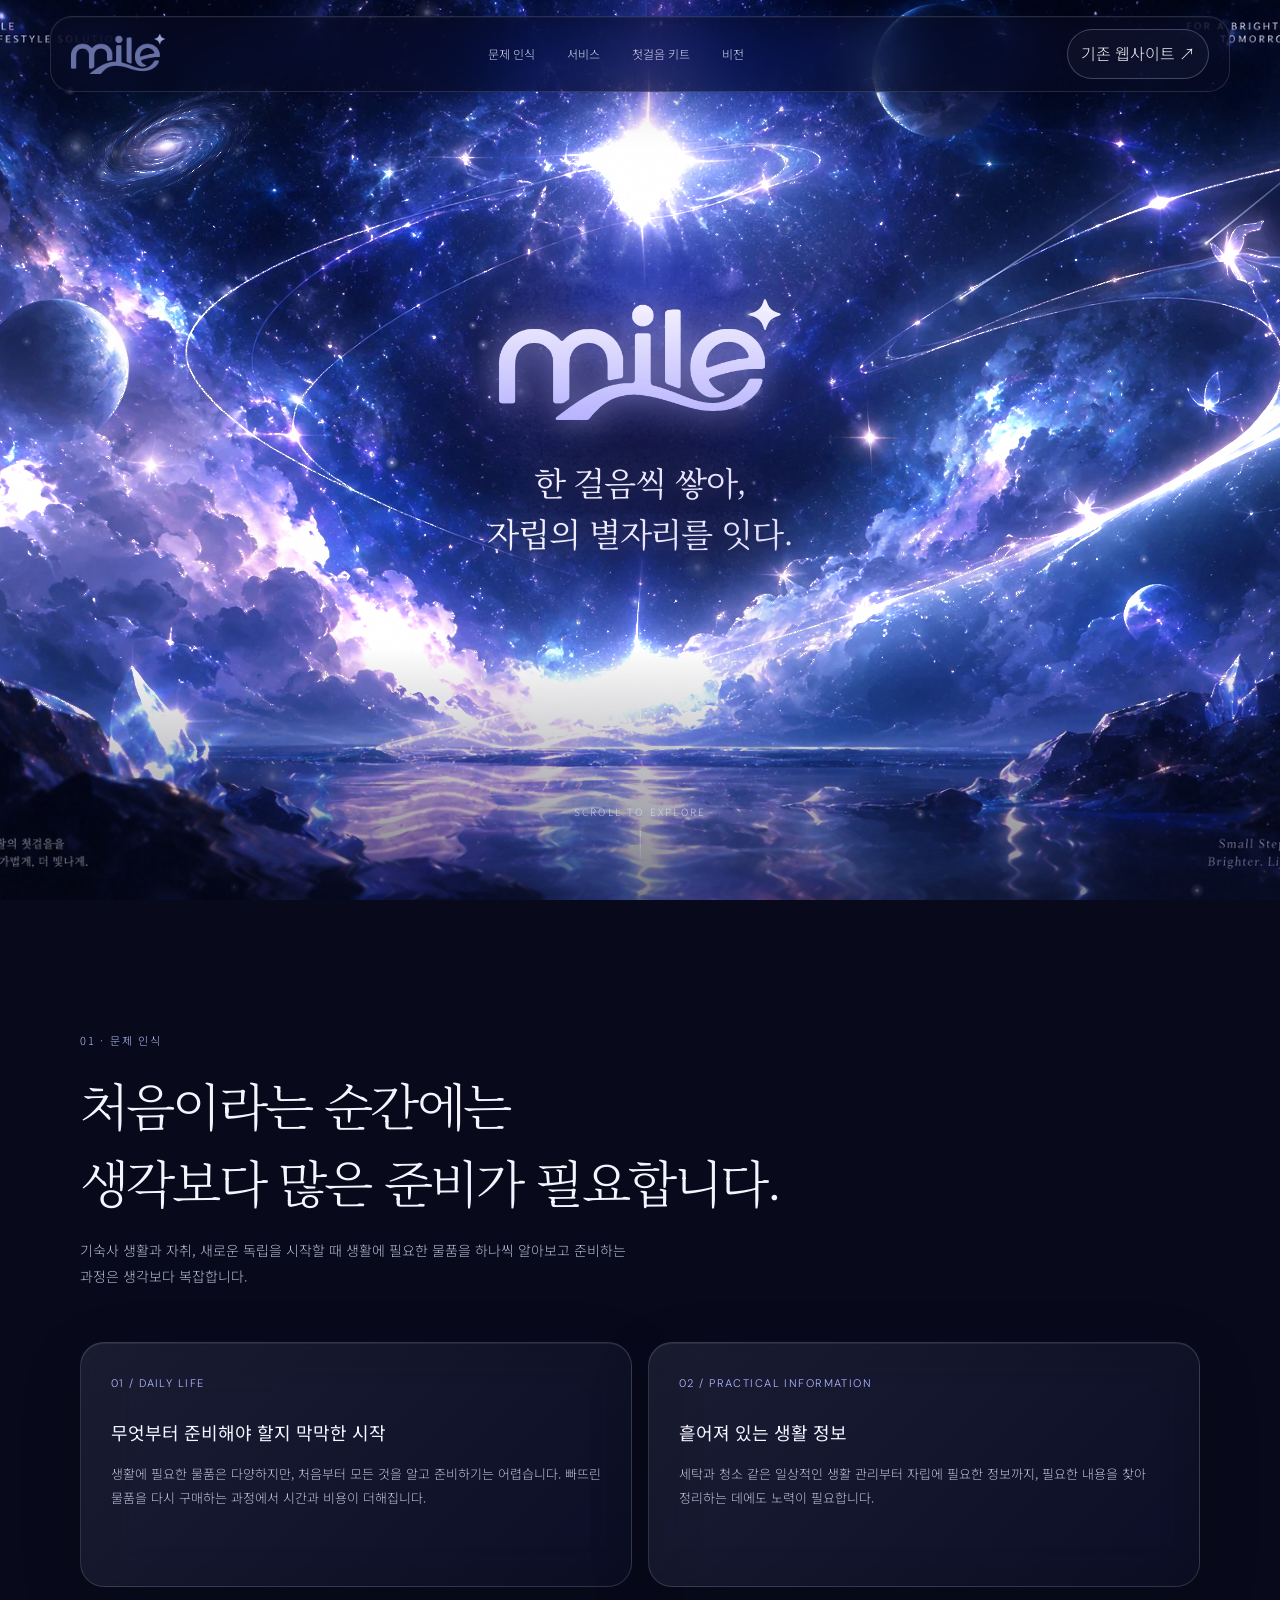
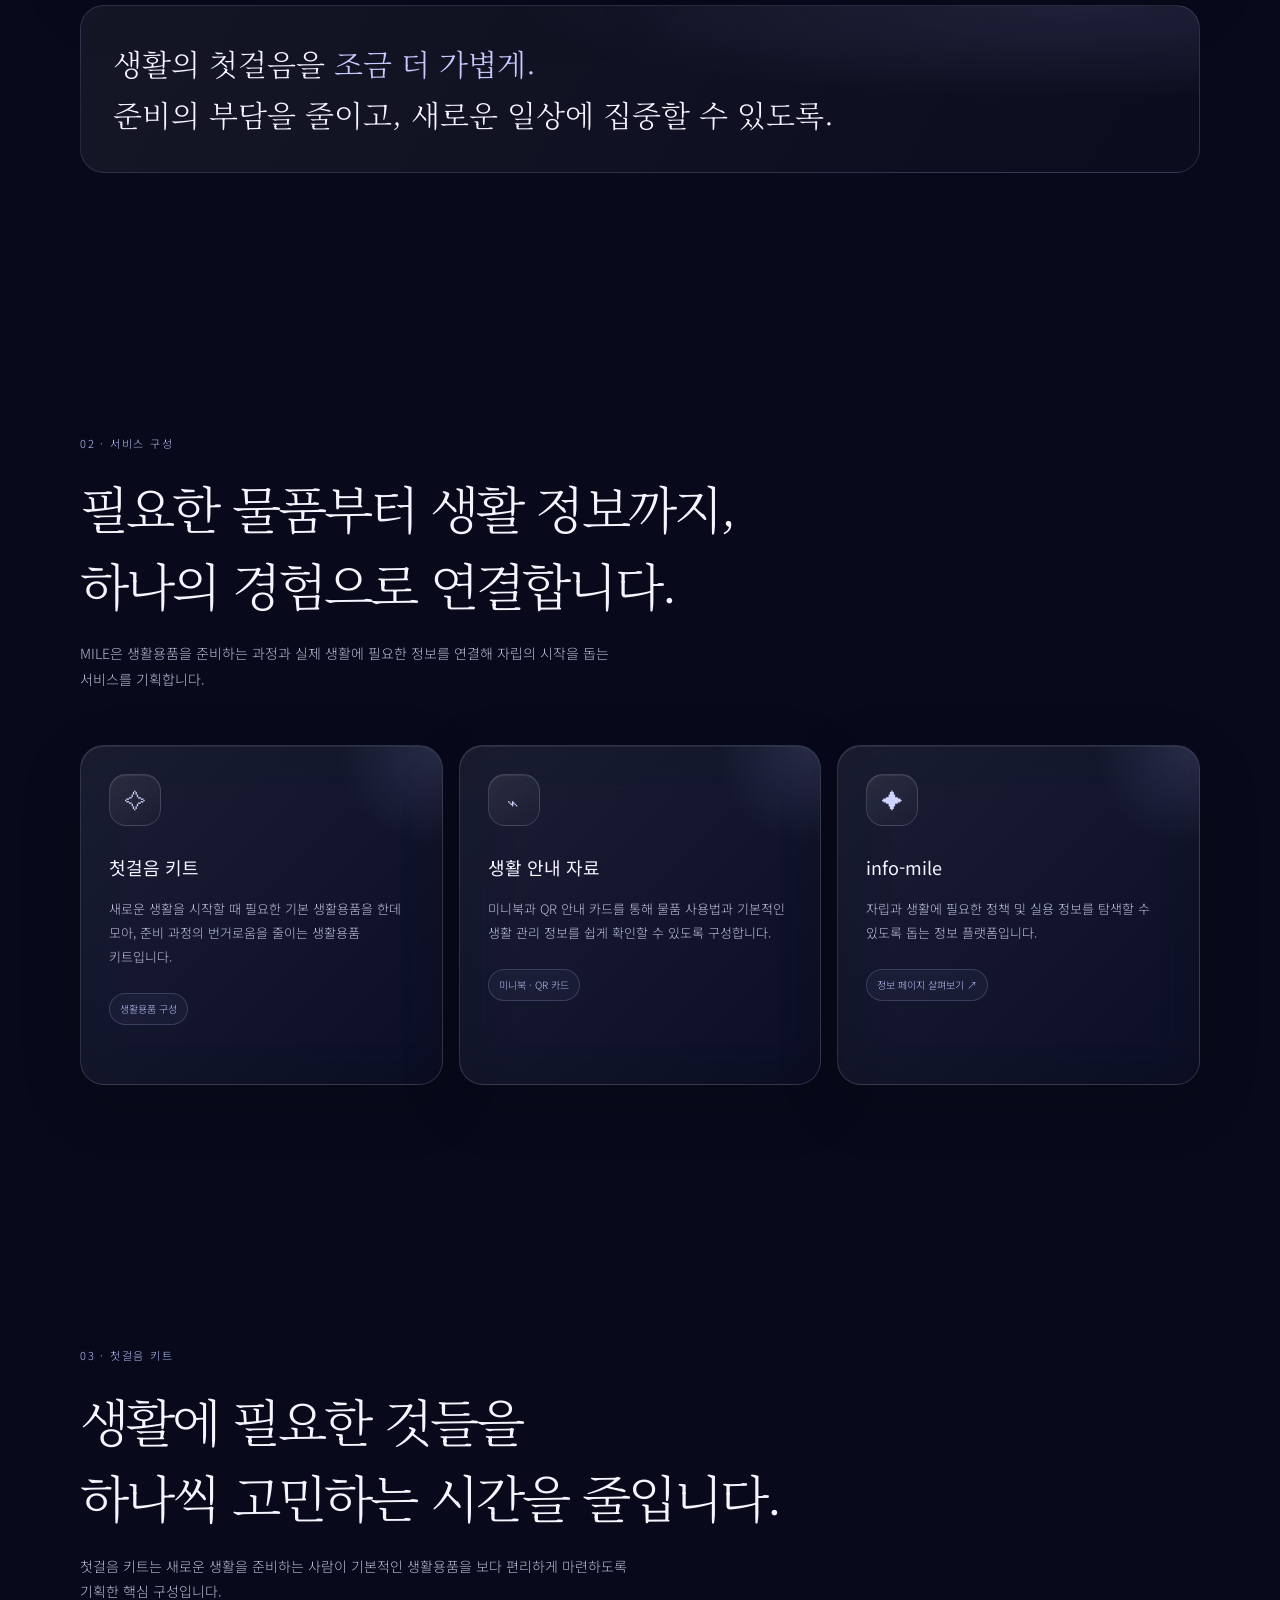
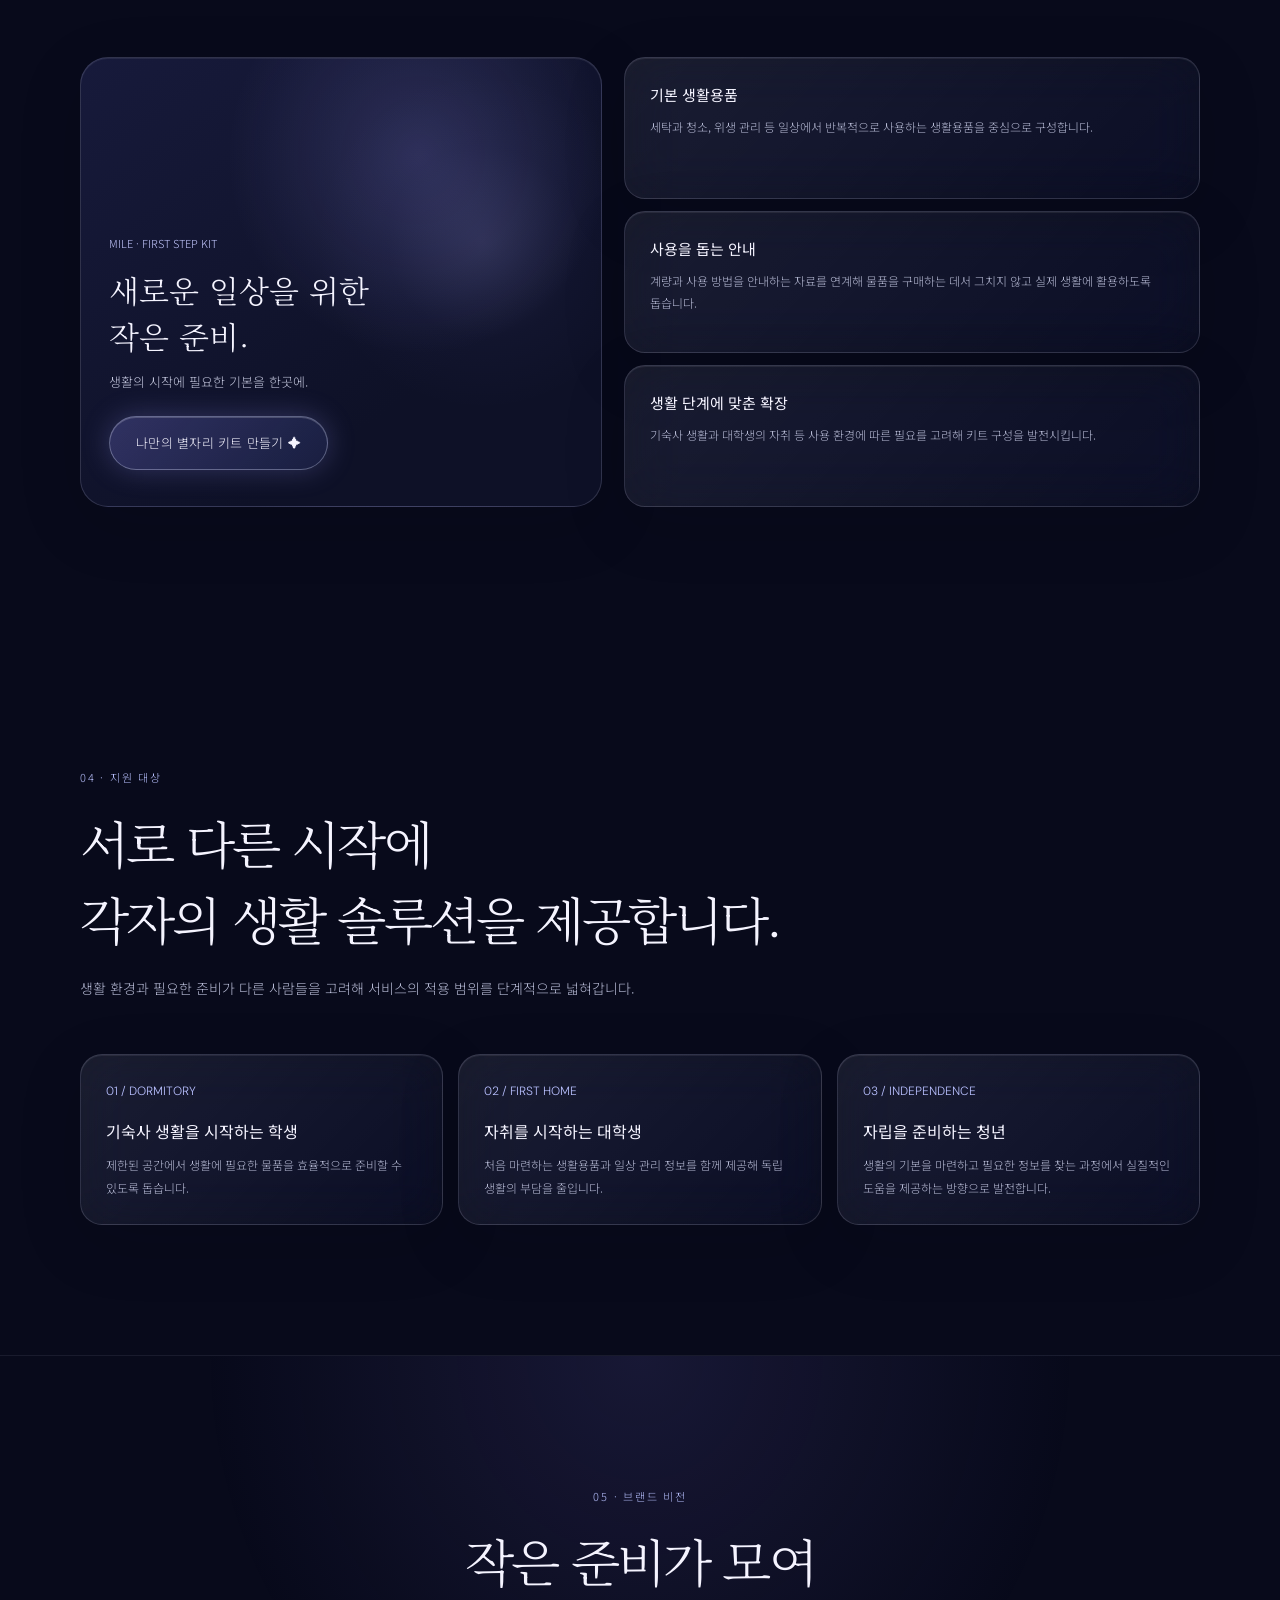
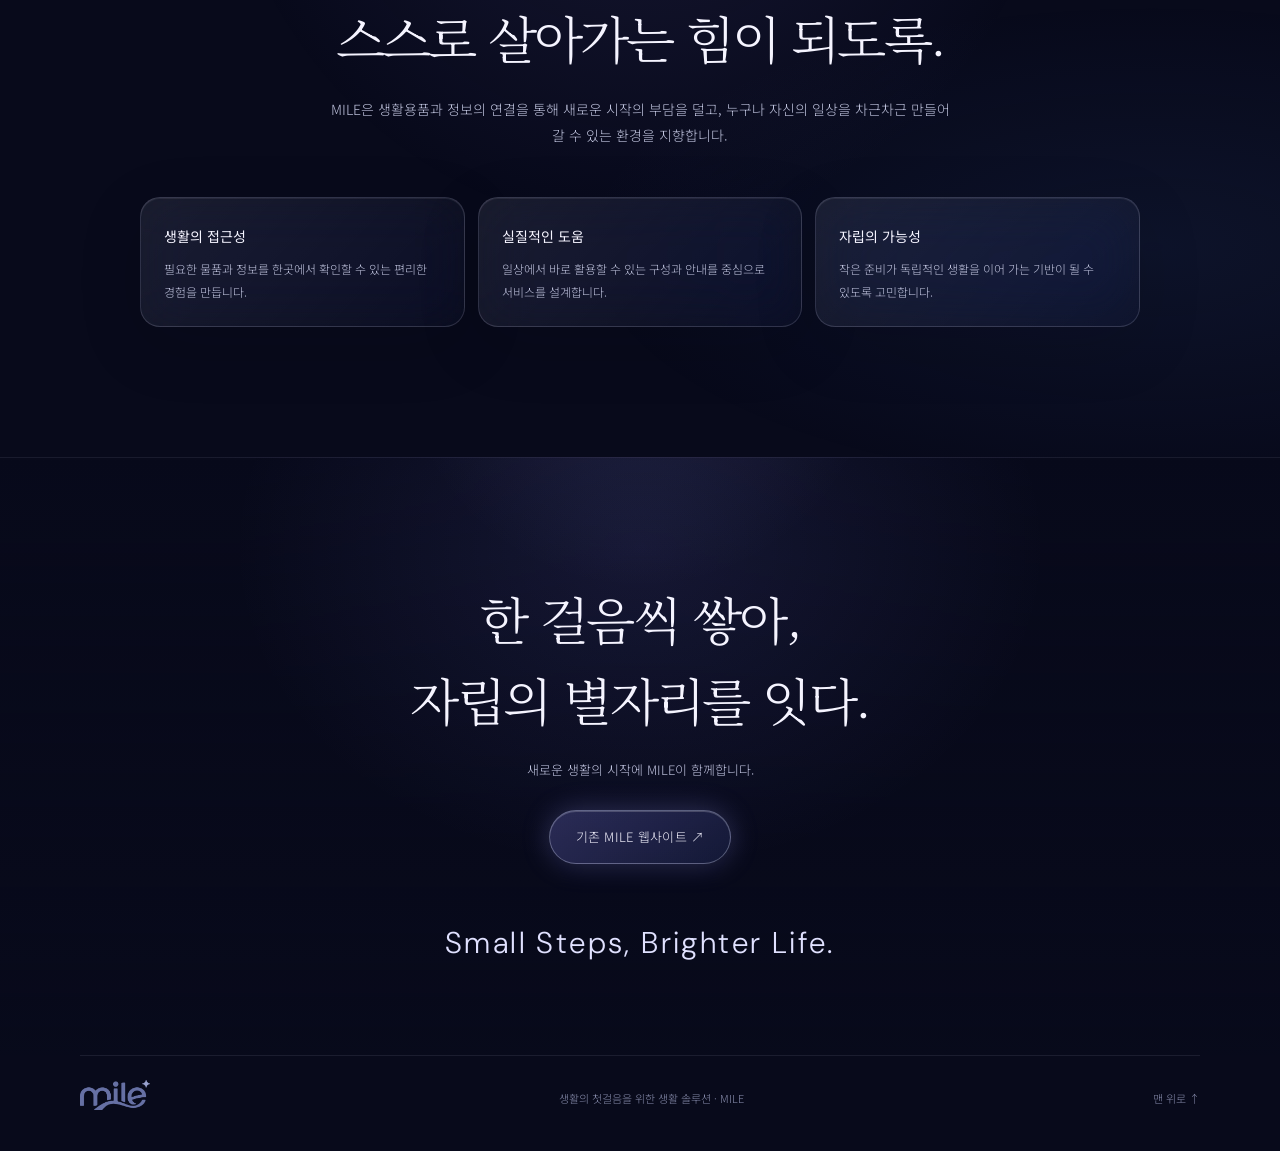
==== commit a45d497b: "Add MILE star-constellation kit design game New kit-game.html: pick a starting situation (dorm, firs" ====
--- a/index.html
+++ b/index.html
@@ -561,6 +561,8 @@
 
 .kit-visual-content p { color: #c4c7de; font-size: 13px; margin: 0; }
 
+.kit-game-link { margin-top: 22px; }
+
 .kit-details {
   display: flex;
   flex-direction: column;
@@ -939,6 +941,7 @@
             <small>MILE · FIRST STEP KIT</small>
             <h3>새로운 일상을 위한<br>작은 준비.</h3>
             <p>생활의 시작에 필요한 기본을 한곳에.</p>
+            <a class="button-primary kit-game-link" href="kit-game.html">나만의 별자리 키트 만들기 ✦</a>
           </div>
         </div>
 
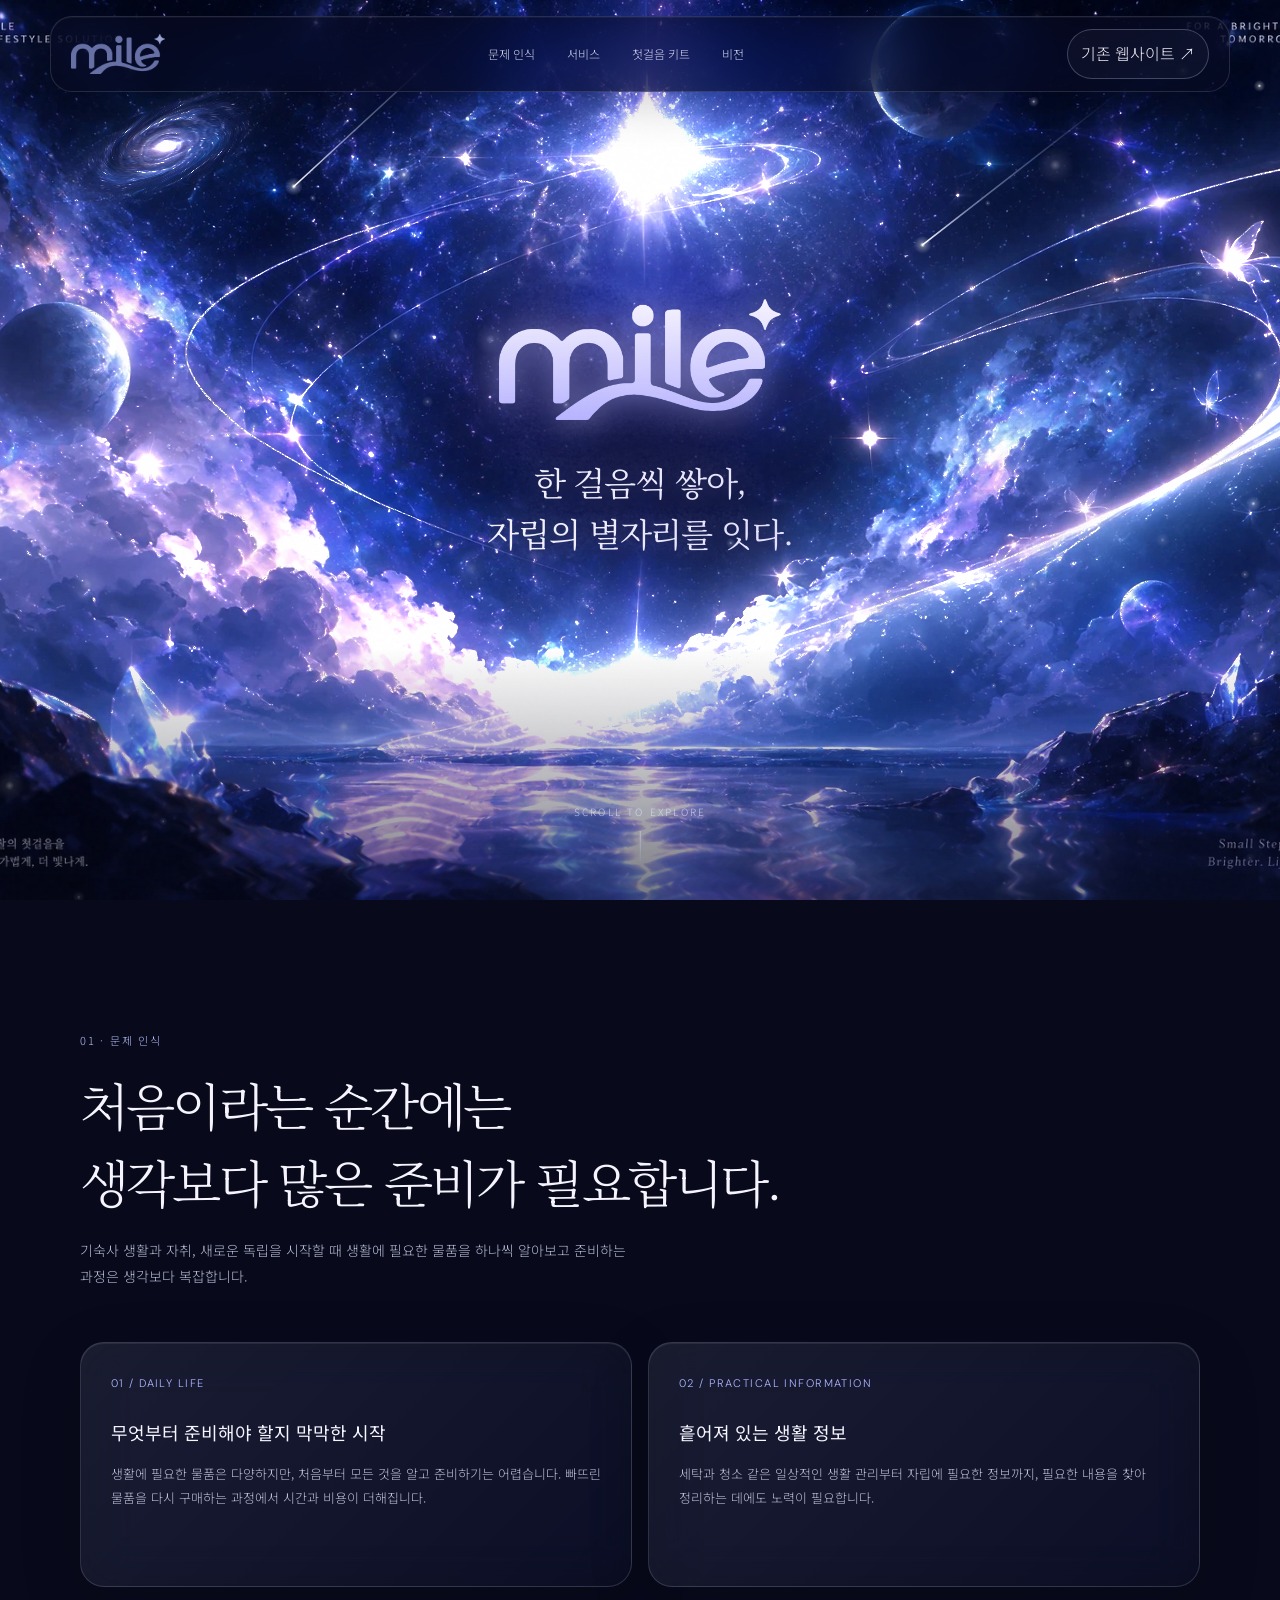
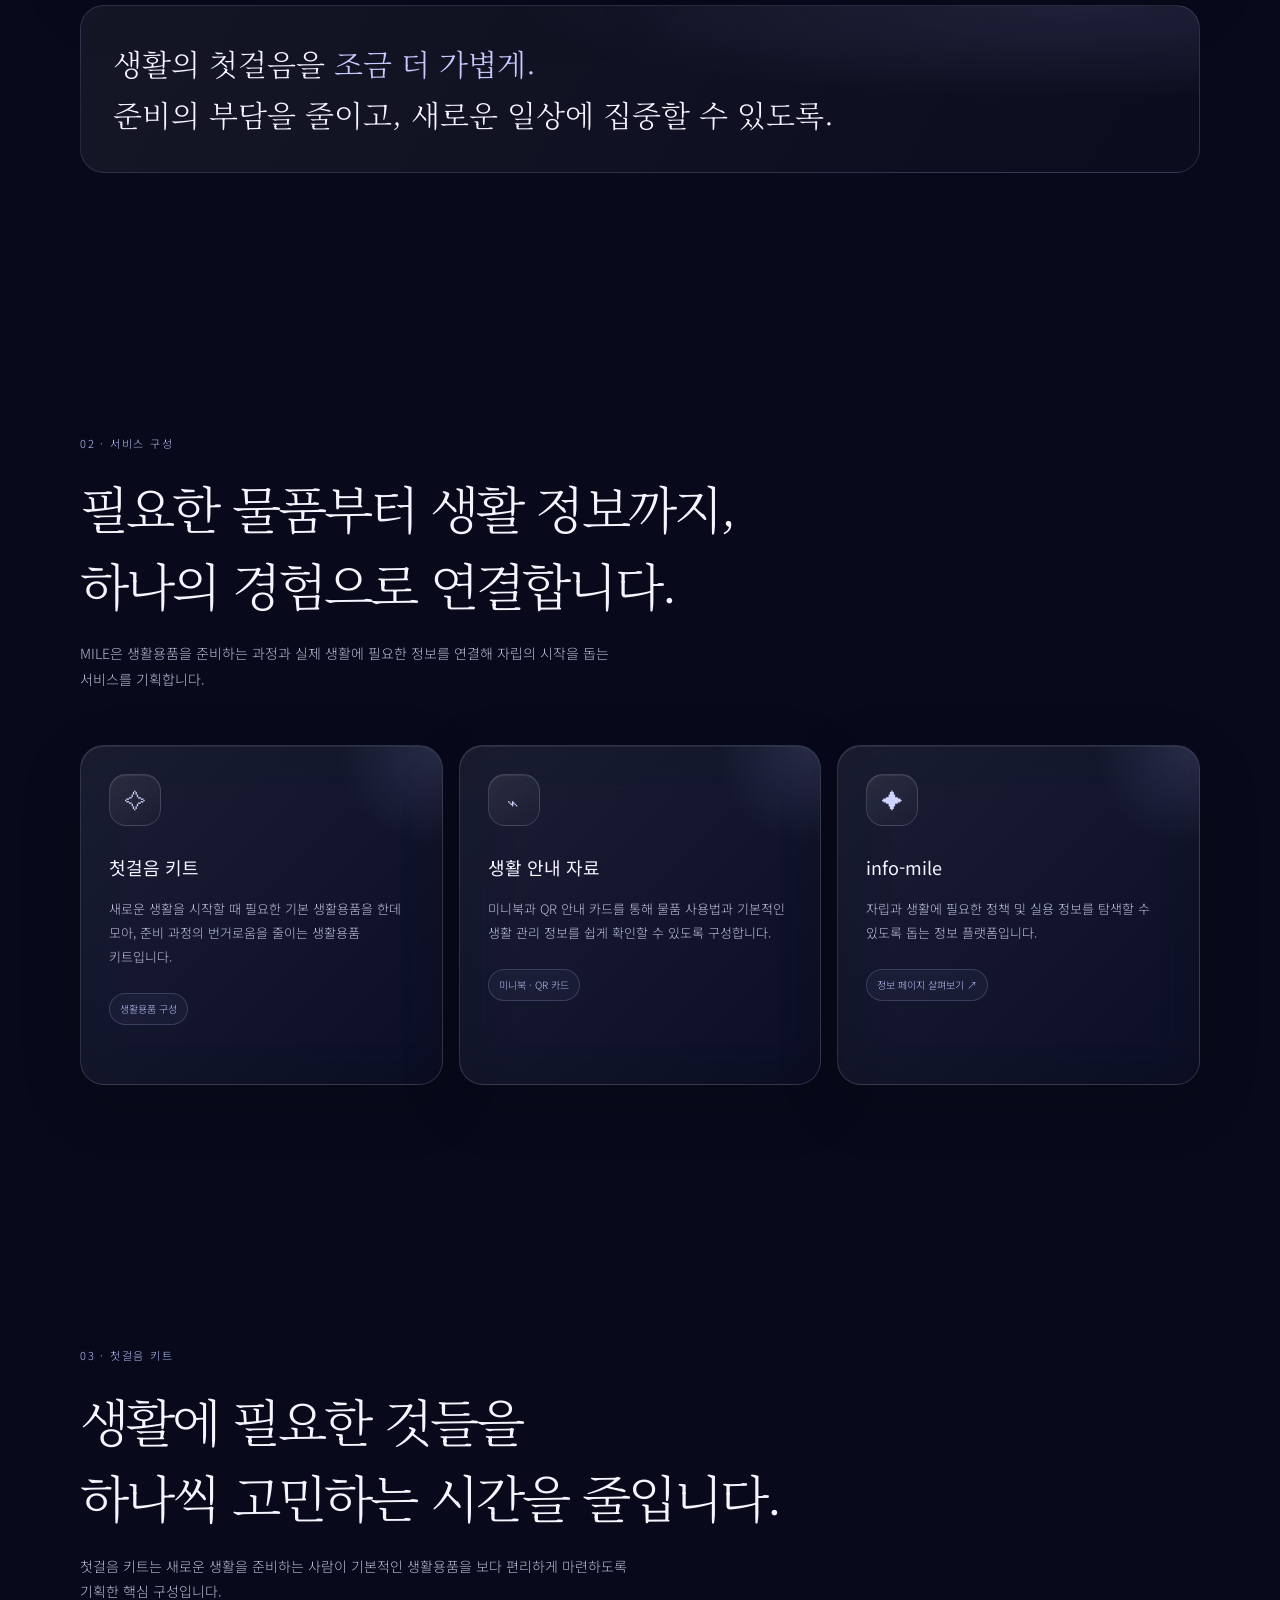
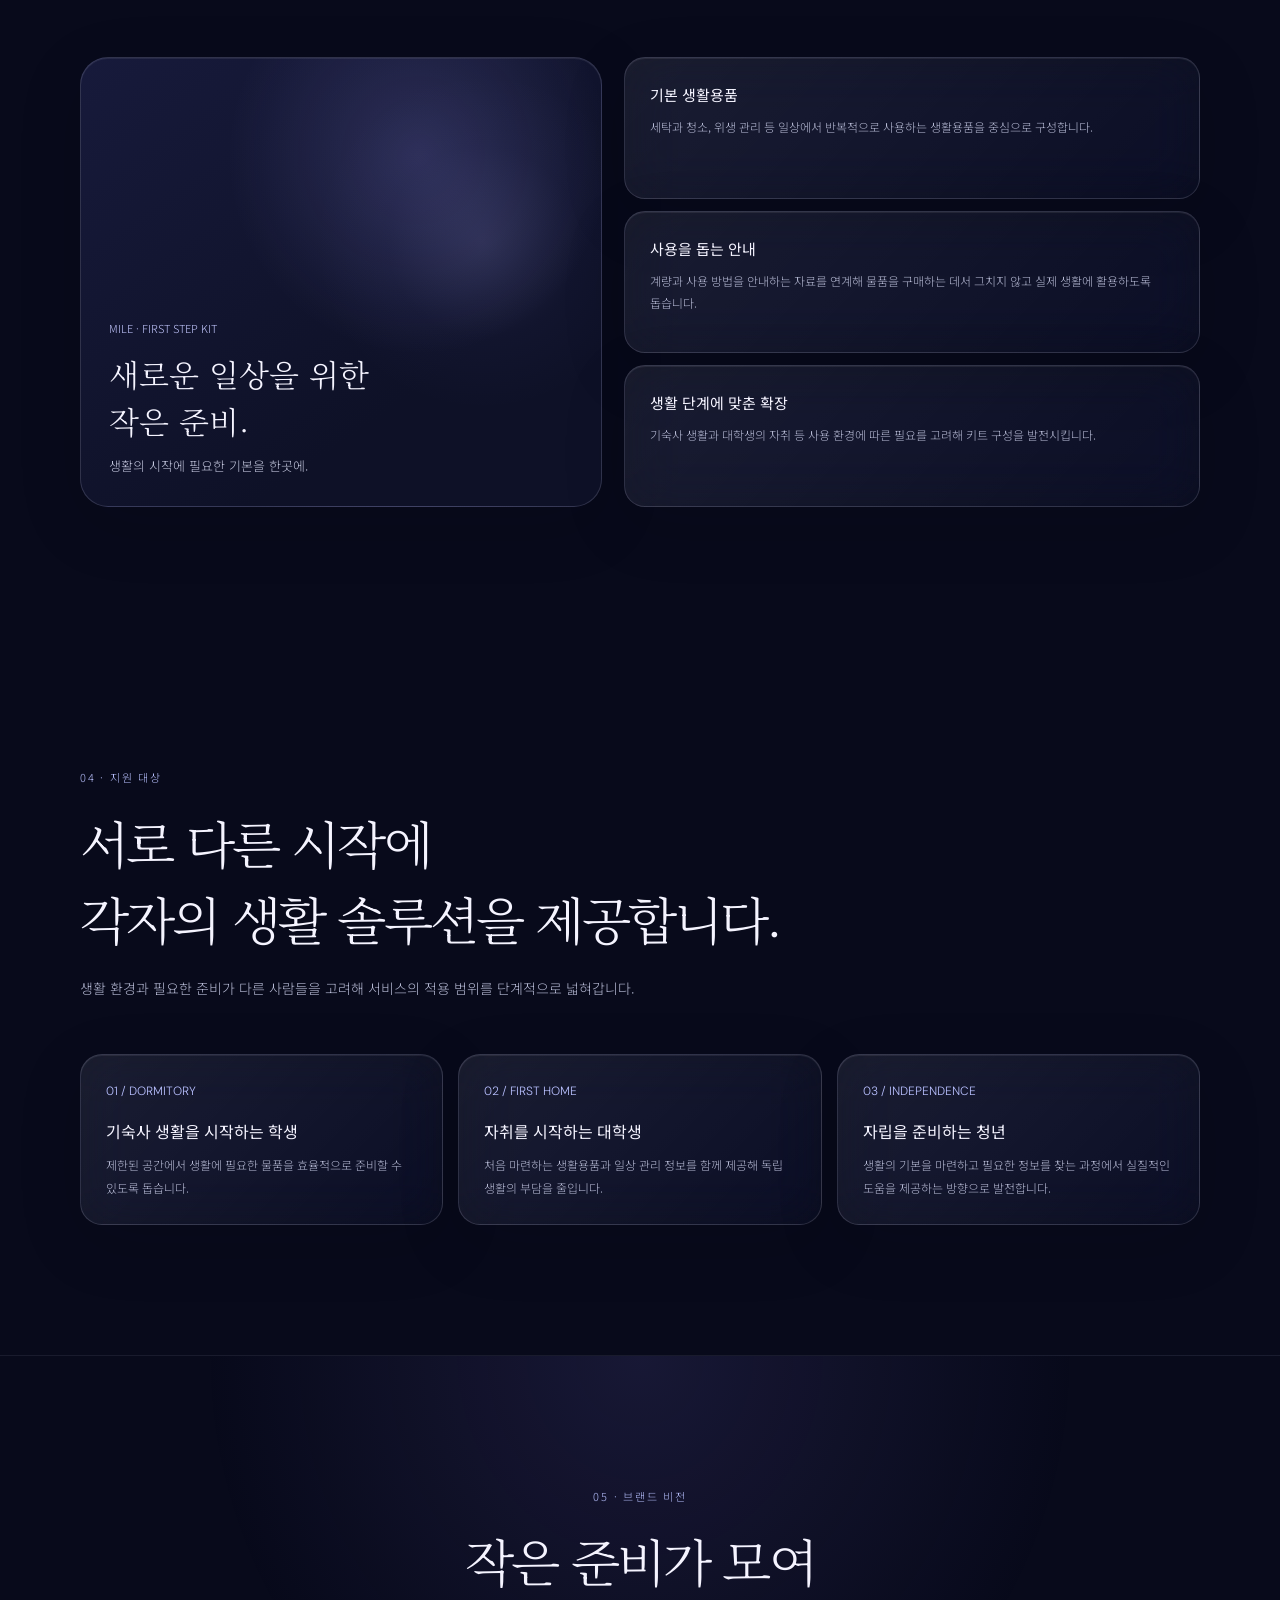
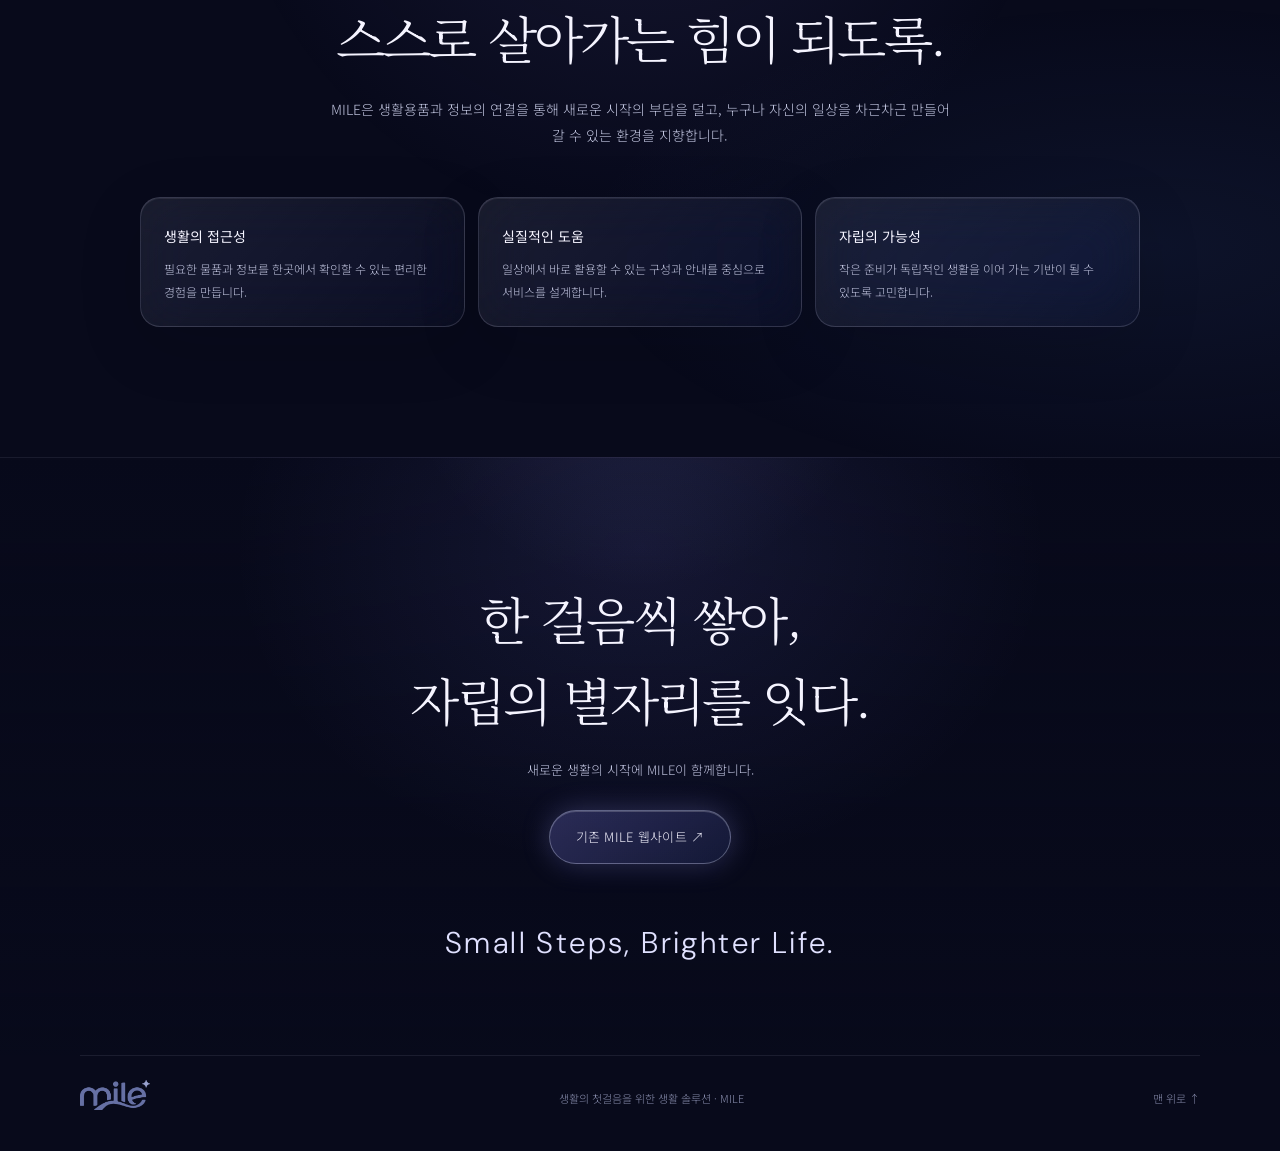
==== commit bdbe059d: "Add MILE First Step Shop game; remove unrequested game link from homepage first-step-shop/index.html" ====
--- a/index.html
+++ b/index.html
@@ -561,8 +561,6 @@
 
 .kit-visual-content p { color: #c4c7de; font-size: 13px; margin: 0; }
 
-.kit-game-link { margin-top: 22px; }
-
 .kit-details {
   display: flex;
   flex-direction: column;
@@ -941,7 +939,6 @@
             <small>MILE · FIRST STEP KIT</small>
             <h3>새로운 일상을 위한<br>작은 준비.</h3>
             <p>생활의 시작에 필요한 기본을 한곳에.</p>
-            <a class="button-primary kit-game-link" href="kit-game.html">나만의 별자리 키트 만들기 ✦</a>
           </div>
         </div>
 
